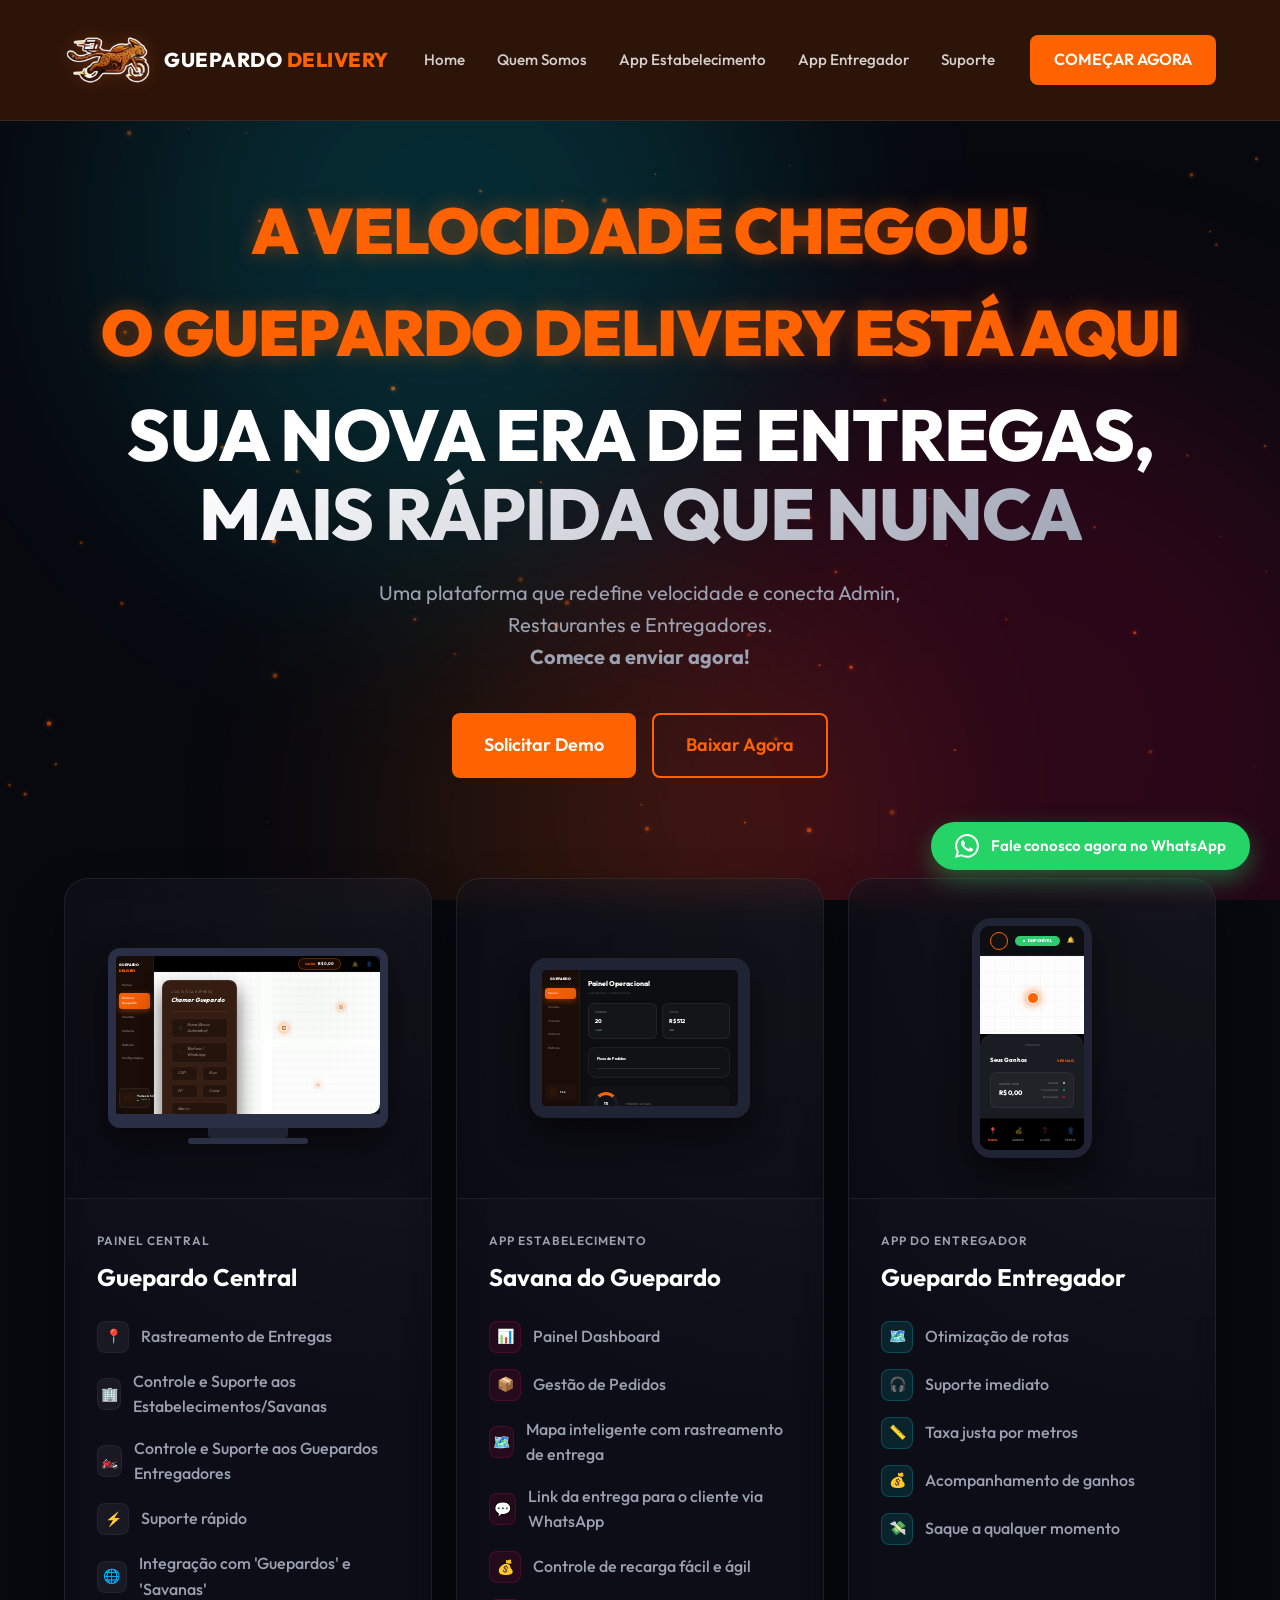
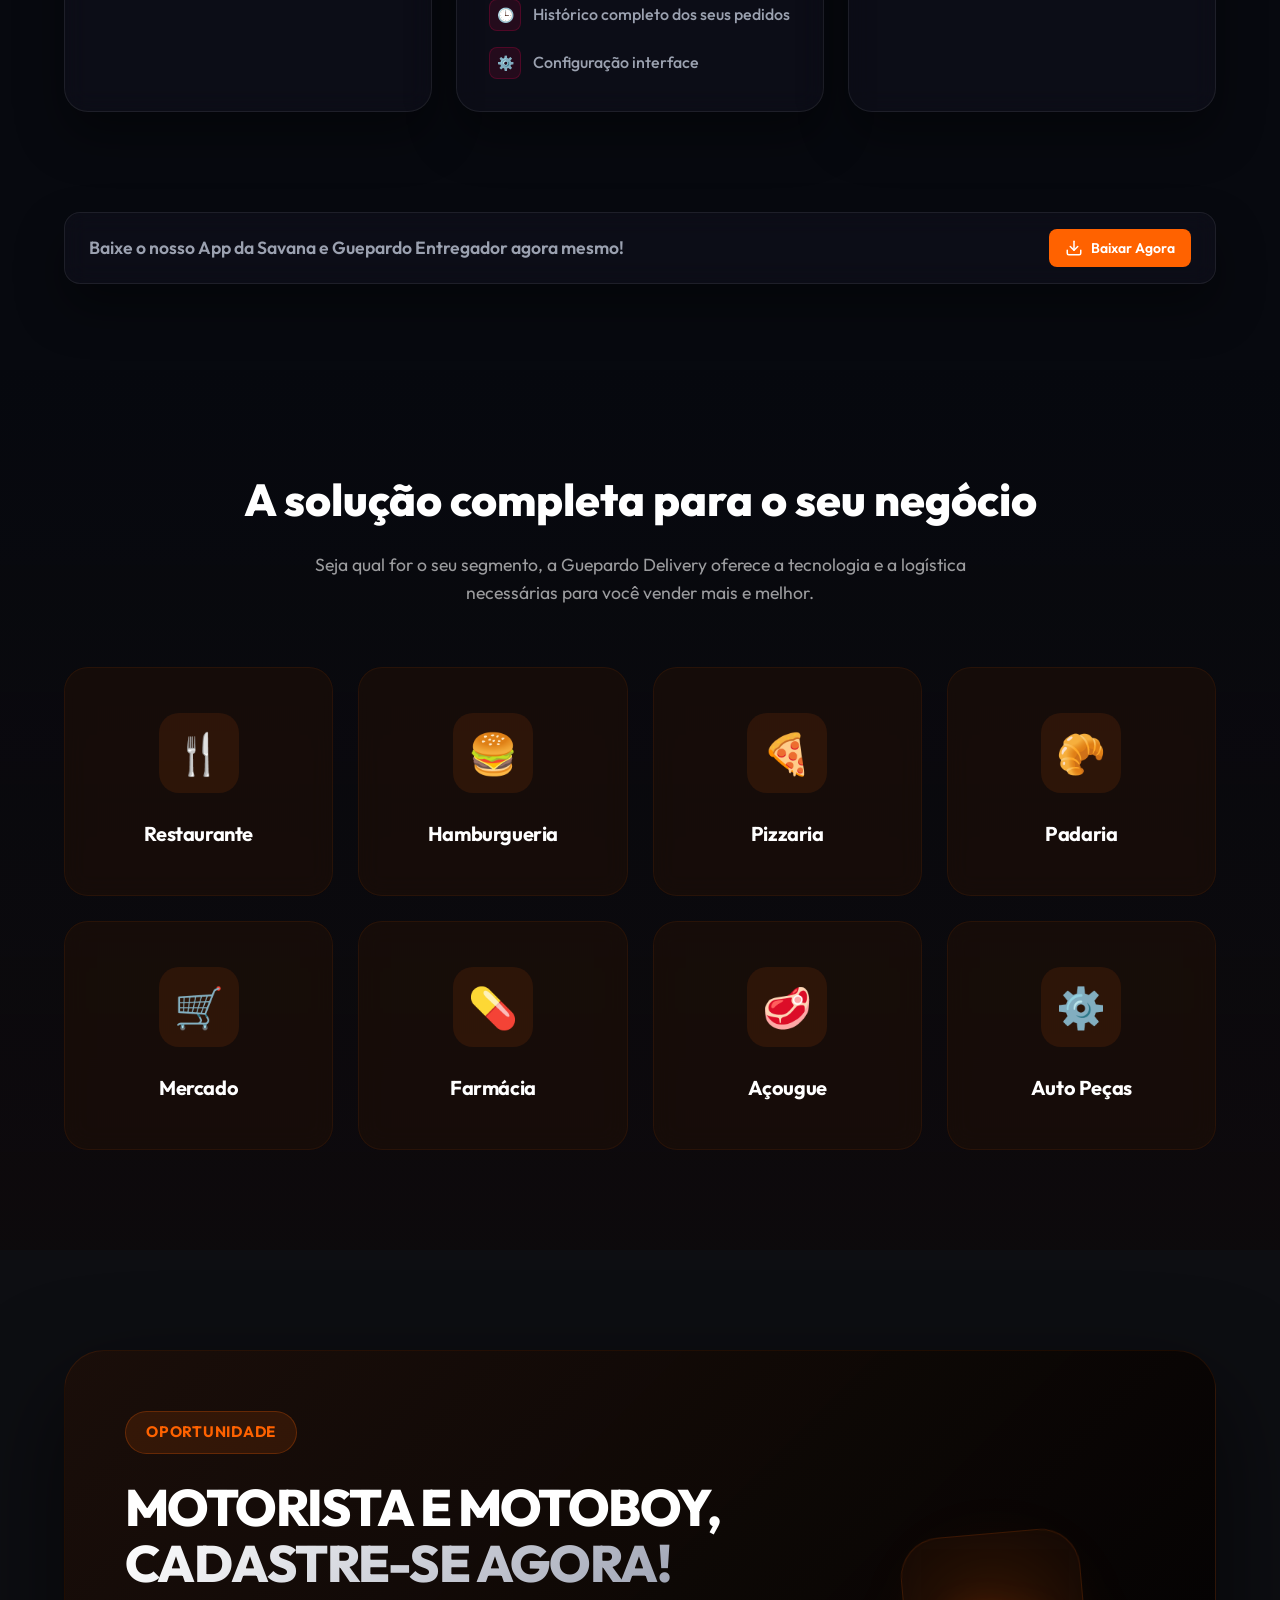
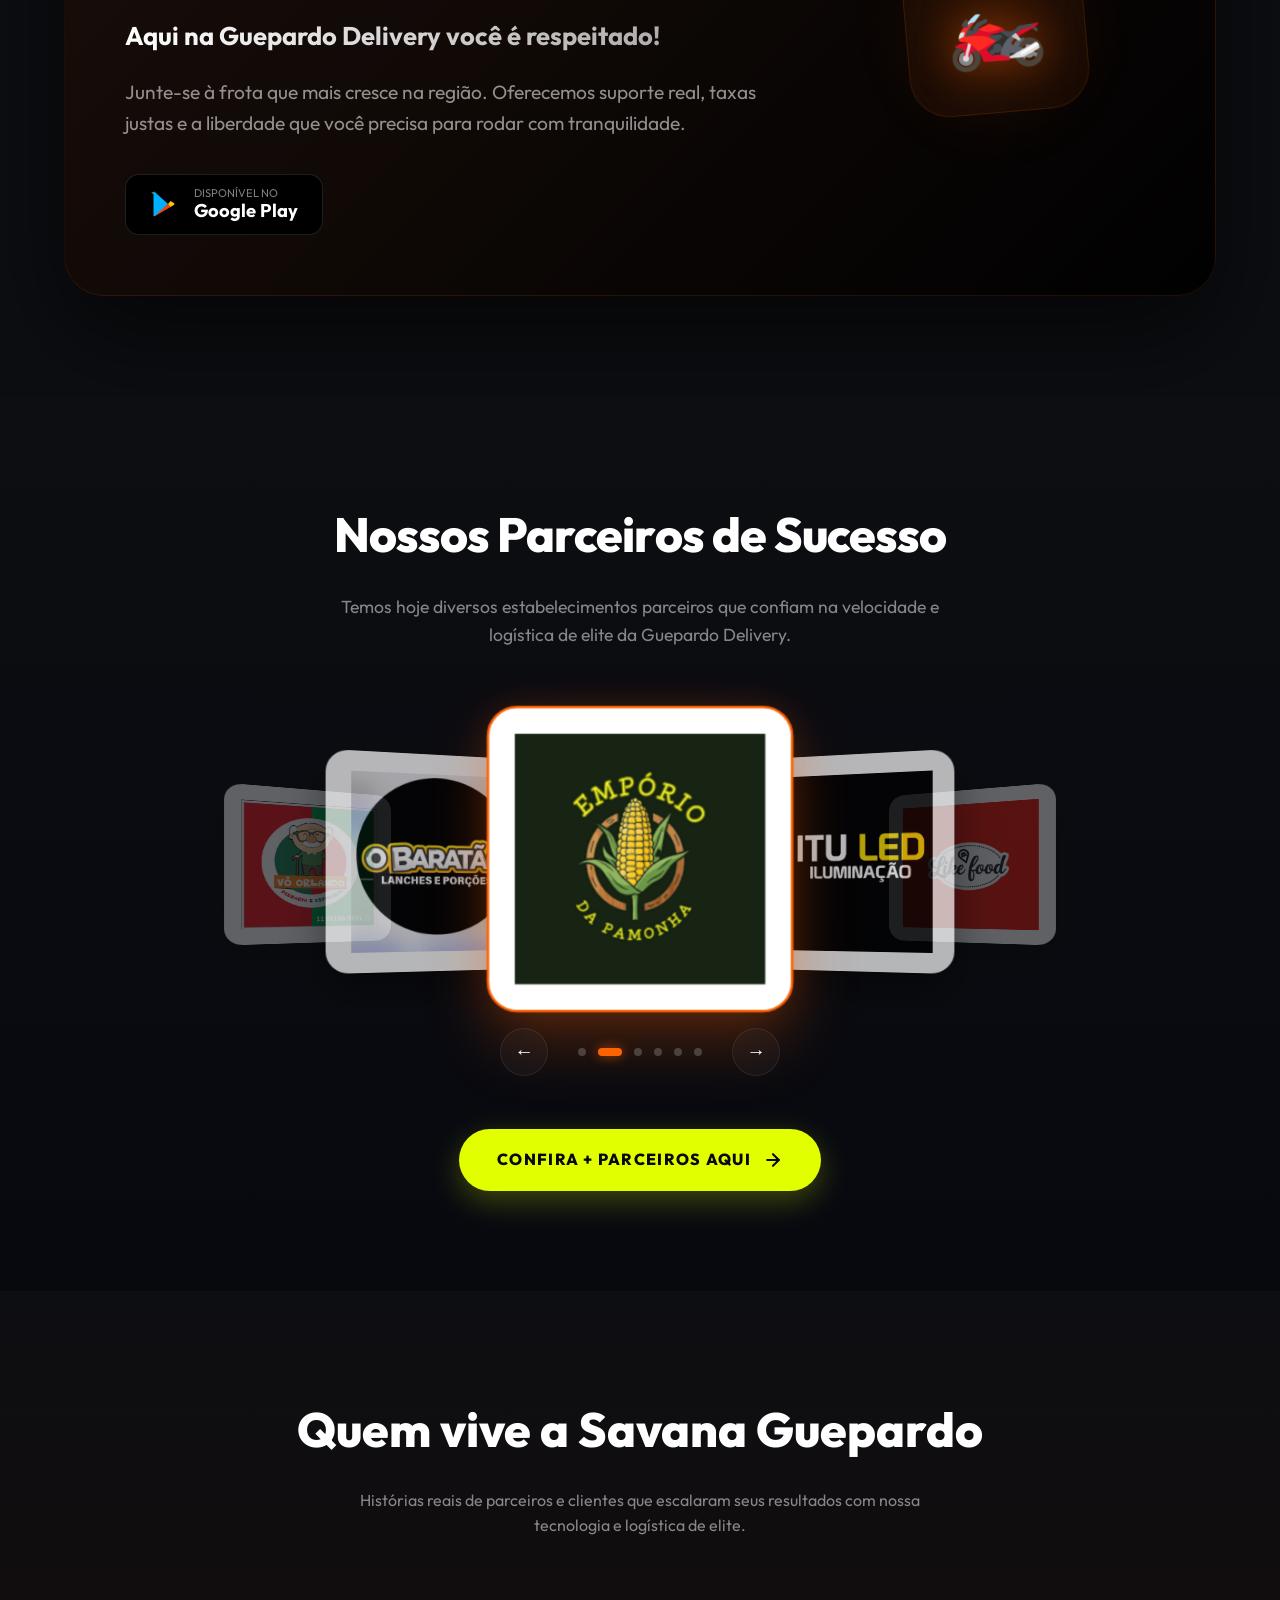
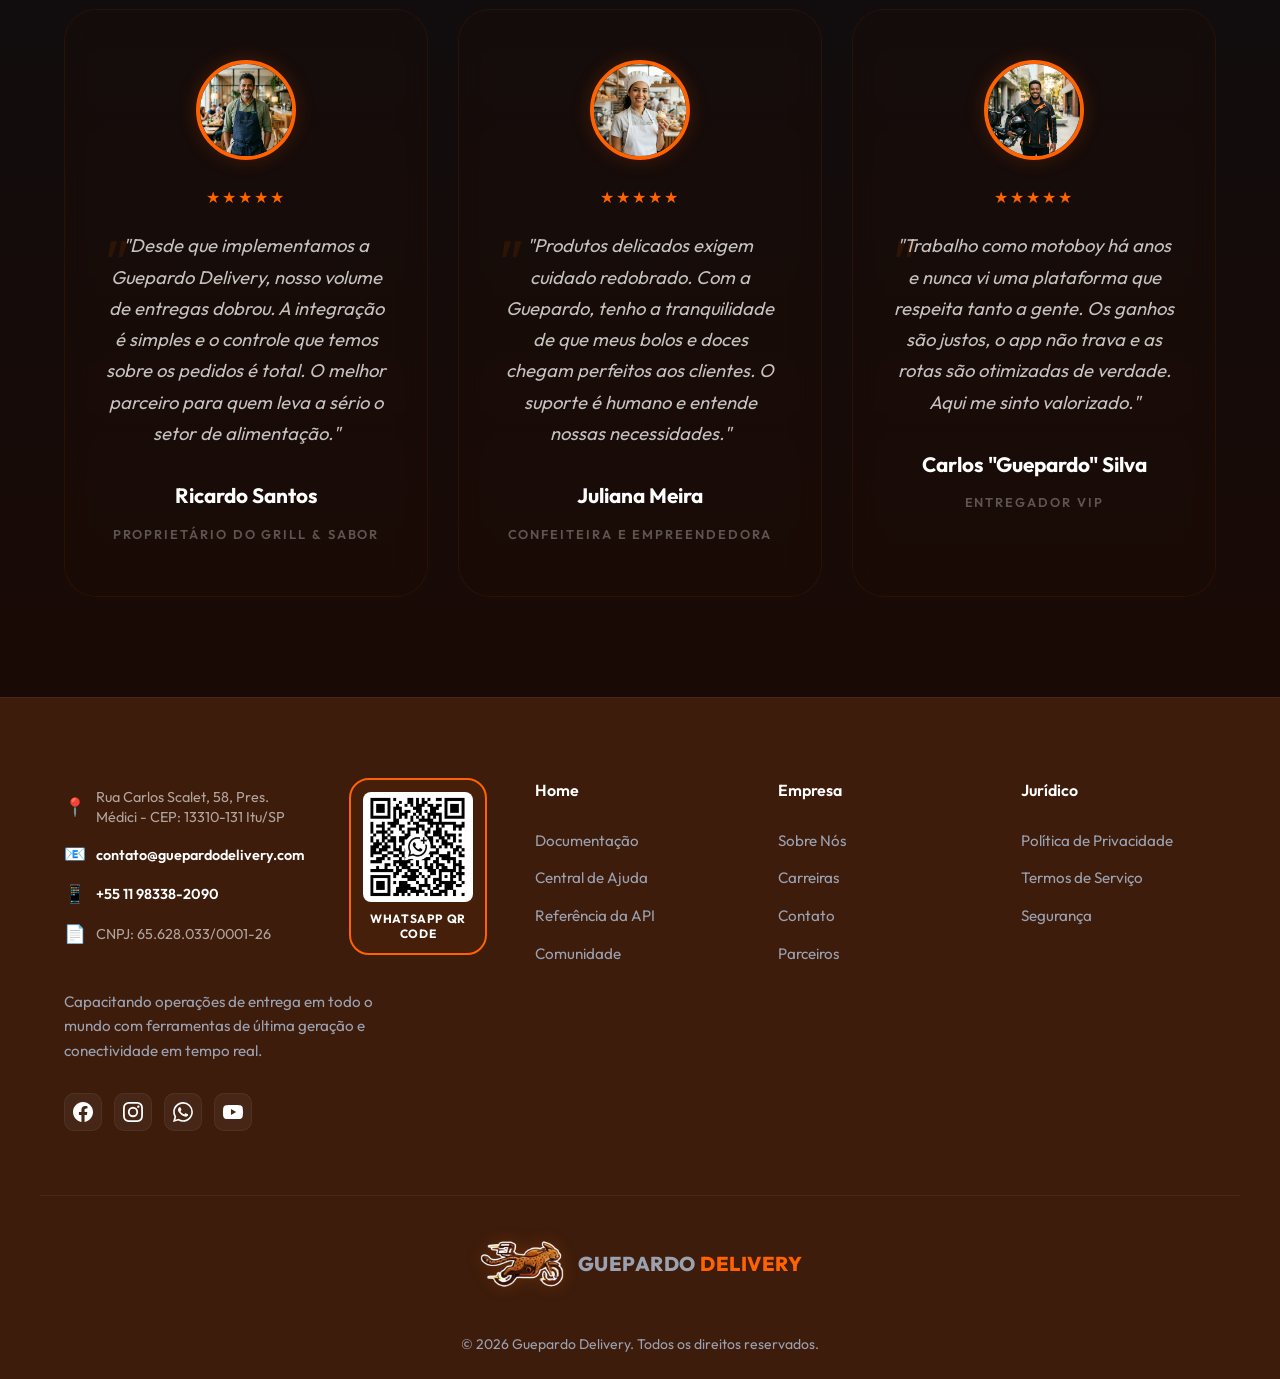
==== index.html @ ba662c34 "fix: adicionar cache busting para forcar carregamento do mascote transparente" ====
<!DOCTYPE html>
<html lang="en">
<head>
    <meta charset="UTF-8">
    <meta name="viewport" content="width=device-width, initial-scale=1.0">
    <link rel="canonical" href="https://guepardodelivery.com/">
    <title>Guepardo Delivery</title>
    <link rel="icon" type="image/png" href="assets/logo-icon.png">
    <!-- Modern typography per requirements -->
    <link href="https://fonts.googleapis.com/css2?family=Outfit:wght@300;400;500;600;700;800&display=swap" rel="stylesheet">
    <link rel="stylesheet" href="style.css?v=1.0.2">
    <!-- Google tag (gtag.js) -->
    <script async src="https://www.googletagmanager.com/gtag/js?id=G-DK4F89REHB"></script>
    <script>
      window.dataLayer = window.dataLayer || [];
      function gtag(){dataLayer.push(arguments);}
      gtag('js', new Date());

      gtag('config', 'G-DK4F89REHB');
      gtag('config', 'AW-18036476072');
    </script>
    <!-- Meta Pixel Code -->
    <script>
    !function(f,b,e,v,n,t,s)
    {if(f.fbq)return;n=f.fbq=function(){n.callMethod?
    n.callMethod.apply(n,arguments):n.queue.push(arguments)};
    if(!f._fbq)f._fbq=n;n.push=n;n.loaded=!0;n.version='2.0';
    n.queue=[];t=b.createElement(e);t.async=!0;
    t.src=v;s=b.getElementsByTagName(e)[0];
    s.parentNode.insertBefore(t,s)}(window, document,'script',
    'https://connect.facebook.net/en_US/fbevents.js');
    fbq('init', '1509511614221878');
    fbq('track', 'PageView');
    </script>
    <noscript><img height="1" width="1" style="display:none"
    src="https://www.facebook.com/tr?id=1509511614221878&ev=PageView&noscript=1"
    /></noscript>
    <!-- End Meta Pixel Code -->
</head>
<body>
    <!-- Background Neon Effects -->
    <div class="background-effects">
        <canvas id="particleCanvas"></canvas>
        <div class="neon-orb orb-ciano"></div>
        <div class="neon-orb orb-magenta"></div>
        <div class="neon-orb orb-orange"></div>
    </div>
    
    <!-- 1. Global Top Navigation -->
    <header class="navbar glass-header">
        <div class="nav-container">
            <div class="logo">
                <img src="assets/logo-icon.png" alt="Guepardo" class="logo-icon">
                <span class="logo-text">GUEPARDO <span class="text-primary-orange">DELIVERY</span></span>
            </div>
            <nav class="nav-links">
                <a href="#hero" class="nav-item">Home</a>
                <a href="about.html" class="nav-item">Quem Somos</a>
                <a href="estabelecimento.html" class="nav-item">App Estabelecimento</a>
                <a href="https://play.google.com/store/apps/details?id=com.guepardodelivery.entregador&hl=pt_BR" target="_blank" class="nav-item">App Entregador</a>
                <a href="suporte.html" class="nav-item">Suporte</a>
            </nav>
            <div class="nav-actions">
                <a href="download.html" onclick="trackInscricao()" target="_blank" rel="noopener noreferrer" class="btn btn-primary cta-btn" style="text-decoration: none;">COMEÇAR AGORA</a>
                <button class="menu-toggle" id="menuToggle" aria-label="Abrir Menu">
                    <svg viewBox="0 0 24 24"><path d="M3 18h18v-2H3v2zm0-5h18v-2H3v2zm0-7v2h18V6H3z" fill="currentColor"/></svg>
                </button>
            </div>
        </div>
    </header>

    <main>
        <!-- 2. Hero Section -->
        <section class="hero-section">
            <div class="container hero-content">
                <h2 class="launch-highlight">A VELOCIDADE CHEGOU! <br>O GUEPARDO DELIVERY ESTÁ AQUI</h2>
                <h1 class="hero-title">SUA NOVA ERA DE ENTREGAS, <br><span class="text-gradient">MAIS RÁPIDA QUE NUNCA</span></h1>
                <p class="hero-subtitle">Uma plataforma que redefine velocidade e conecta Admin, Restaurantes e Entregadores. <br><strong>Comece a enviar agora!</strong></p>
                <div class="hero-buttons">
                    <a href="https://wa.me/5511983382090" onclick="trackInscricao()" target="_blank" rel="noopener noreferrer" class="btn btn-primary btn-lg" style="text-decoration: none;">Solicitar Demo</a>
                    <a href="download.html" onclick="trackInscricao()" target="_blank" rel="noopener noreferrer" class="btn btn-outline btn-lg" style="text-decoration: none;">Baixar Agora</a>
                </div>
            </div>
        </section>

        <!-- 3. Product Showcase Section -->
        <section class="showcase-section">
            <div class="container showcase-grid">
                <!-- Mascot on the left of Guepardo Central -->
                <div class="grid-mascot-container" style="position: absolute; left: -320px; top: 30px; width: 400px; height: auto; z-index: 50; pointer-events: none;">
                    <img src="assets/cheetah_central.png?v=2" alt="Mascote Guepardo" class="grid-mascot floating-slow" style="width: 100%; height: auto; display: block; filter: drop-shadow(0 20px 30px rgba(0, 0, 0, 0.4)) drop-shadow(0 0 25px rgba(255, 98, 0, 0.2));">
                </div>
                
                <!-- Column 1: Admin Dashboard -->
                <div class="showcase-card glass-panel group-hover">
                    <div class="device-wrapper">
                        <div class="device-mockup desktop-mockup floating-slow">
                            <div class="screen">
                                <div class="real-merchant-panel">
                                    <!-- Sidebar -->
                                    <aside class="m-sidebar">
                                        <div class="m-logo-area">
                                            <div class="m-logo-text-reproduction">GUEPARDO <span style="color: var(--primary-orange);">DELIVERY</span></div>
                                        </div>
                                        <nav class="m-nav">
                                            <div class="m-nav-item"><span>Painel</span></div>
                                            <div class="m-nav-item active"><span>Chamar Guepardo</span></div>
                                            <div class="m-nav-item"><span>Clientes</span></div>
                                            <div class="m-nav-item"><span>Carteira</span></div>
                                            <div class="m-nav-item"><span>Histórico</span></div>
                                            <div class="m-nav-item"><span>Configurações</span></div>
                                        </nav>
                                        <div class="m-profile-area">
                                            <div class="m-avatar-sq"></div>
                                            <div class="m-profile-info">
                                                <span class="m-profile-name">Torres & Silva</span>
                                                <span class="m-profile-status">Loja Aberta</span>
                                            </div>
                                        </div>
                                    </aside>
                            
                                    <!-- Main Content -->
                                    <main class="m-main-content">
                                        <header class="m-topbar">
                                            <div class="m-balance-box">
                                                <span class="m-bal-lbl">SALDO</span>
                                                <span class="m-bal-val">R$ 0,00</span>
                                            </div>
                                            <div class="m-icon-s" style="margin-left: 5px;">🔔</div>
                                            <div class="m-icon-s" style="margin-left: 2px;">👤</div>
                                        </header>
                                            <section class="m-map-viewport">
                                                <!-- Map UI Elements -->
                                                <div class="m-marker m-marker-1"></div>
                                                <div class="m-marker m-marker-2"></div>
                                                <div class="m-marker m-marker-3"></div>
                                                <div class="m-marker m-marker-4"></div>
                                                
                                                <!-- Floating "Chamar Guepardo" Form -->
                                            <div class="m-floating-form">
                                                <div class="m-form-header">
                                                    <div class="m-tag">LOGÍSTICA EXPRESS</div>
                                                    <div class="m-title">Chamar Guepardo</div>
                                                </div>
                                                <div class="m-form-grid">
                                                    <div class="m-field">
                                                        <span class="m-icon-s">👤</span>
                                                        <span>Nome (Busca Automática)</span>
                                                    </div>
                                                    <div class="m-field">
                                                        <span class="m-icon-s">📞</span>
                                                        <span>Telefone / WhatsApp</span>
                                                    </div>
                                                    <div class="m-grid-2">
                                                        <div class="m-field"><span>CEP</span></div>
                                                        <div class="m-field"><span>Rua</span></div>
                                                    </div>
                                                    <div class="m-grid-2">
                                                        <div class="m-field"><span>Nº</span></div>
                                                        <div class="m-field"><span>Comp</span></div>
                                                    </div>
                                                    <div class="m-field"><span>Bairro</span></div>
                                                    <div class="m-grid-2">
                                                        <div class="m-field"><span>Valor</span></div>
                                                        <div class="m-field"><span>PIX ▼</span></div>
                                                    </div>
                                                </div>
                                                <div class="m-cta-btn">Chamar Guepardo</div>
                                            </div>
                                        </section>
                                    </main>
                                </div>
                            </div>
                            <div class="desktop-base"></div>
                        </div>
                    </div>
                    <div class="card-content">
                        <div class="card-header">
                            <h4 class="card-label">PAINEL CENTRAL</h4>
                            <h3 class="card-title">Guepardo Central</h3>
                        </div>
                        <ul class="feature-list">
                            <li>
                                <div class="icon-box">📍</div> 
                                <span>Rastreamento de Entregas</span>
                            </li>
                            <li>
                                <div class="icon-box">🏢</div> 
                                <span>Controle e Suporte aos Estabelecimentos/Savanas</span>
                            </li>
                            <li>
                                <div class="icon-box">🏍️</div> 
                                <span>Controle e Suporte aos Guepardos Entregadores</span>
                            </li>
                            <li>
                                <div class="icon-box">⚡</div> 
                                <span>Suporte rápido</span>
                            </li>
                            <li>
                                <div class="icon-box">🌐</div> 
                                <span>Integração com 'Guepardos' e 'Savanas'</span>
                            </li>
                        </ul>
                    </div>
                </div>

                <!-- Column 2: Restaurant Tablet -->
                <div class="showcase-card glass-panel group-hover center-card">
                    <div class="device-wrapper">
                        <div class="device-mockup tablet-mockup floating-medium">
                            <div class="screen">
                                <div class="real-tablet-dashboard">
                                    <!-- Sidebar -->
                                    <aside class="t-sidebar">
                                        <div class="t-logo-area">
                                            <div class="t-logo-text">GUEPARDO</div>
                                        </div>
                                        <nav class="t-nav">
                                            <div class="t-nav-item active"><span>Painel</span></div>
                                            <div class="t-nav-item"><span>Vendas</span></div>
                                            <div class="t-nav-item"><span>Clientes</span></div>
                                            <div class="t-nav-item"><span>Carteira</span></div>
                                            <div class="t-nav-item"><span>Histórico</span></div>
                                        </nav>
                                        <div class="t-profile">
                                            <div class="t-avatar"></div>
                                            <span class="t-prof-name">T&S</span>
                                        </div>
                                    </aside>
                            
                                    <!-- Main Content -->
                                    <main class="t-main">
                                        <div class="t-dash-header">
                                            <span class="t-dash-title">Painel Operacional</span>
                                            <span class="t-dash-sub">Loja Online • Torres & Silva</span>
                                        </div>
                                        <div class="t-stats-row">
                                            <div class="t-card">
                                                <span class="t-card-lbl">Vendas</span>
                                                <span class="t-card-val">20</span>
                                                <span class="t-card-trend">↑ 42%</span>
                                            </div>
                                            <div class="t-card">
                                                <span class="t-card-lbl">Total</span>
                                                <span class="t-card-val">R$ 512</span>
                                                <span class="t-card-trend">↑ 8%</span>
                                            </div>
                                        </div>
                                        <div class="t-chart-box">
                                            <div class="t-chart-head">Fluxo de Pedidos</div>
                                            <div class="t-chart-visual">
                                                <div class="t-bar-sim">
                                                    <div class="t-bar t-bar-1"></div>
                                                    <div class="t-bar t-bar-2"></div>
                                                    <div class="t-bar t-bar-3"></div>
                                                    <div class="t-bar t-bar-4"></div>
                                                    <div class="t-bar t-bar-5"></div>
                                                </div>
                                            </div>
                                        </div>
                                        <div class="t-donut-box">
                                            <div class="t-donut">15</div>
                                            <div class="t-card-lbl">Pedidos Atuais</div>
                                        </div>
                                    </main>
                                </div>
                            </div>
                        </div>
                    </div>
                    <div class="card-content">
                        <div class="card-header">
                            <h4 class="card-label text-magenta">APP ESTABELECIMENTO</h4>
                            <h3 class="card-title">Savana do Guepardo</h3>
                        </div>
                        <ul class="feature-list">
                            <li>
                                <div class="icon-box magenta-box">📊</div> 
                                <span>Painel Dashboard</span>
                            </li>
                            <li>
                                <div class="icon-box magenta-box">📦</div> 
                                <span>Gestão de Pedidos</span>
                            </li>
                            <li>
                                <div class="icon-box magenta-box">🗺️</div> 
                                <span>Mapa inteligente com rastreamento de entrega</span>
                            </li>
                            <li>
                                <div class="icon-box magenta-box">💬</div> 
                                <span>Link da entrega para o cliente via WhatsApp</span>
                            </li>
                            <li>
                                <div class="icon-box magenta-box">💰</div> 
                                <span>Controle de recarga fácil e ágil</span>
                            </li>
                            <li>
                                <div class="icon-box magenta-box">🕒</div> 
                                <span>Histórico completo dos seus pedidos</span>
                            </li>
                            <li>
                                <div class="icon-box magenta-box">⚙️</div> 
                                <span>Configuração interface</span>
                            </li>
                        </ul>
                    </div>
                </div>

                <!-- Column 3: Courier Mobile -->
                <div class="showcase-card glass-panel group-hover">
                    <div class="device-wrapper">
                        <div class="device-mockup mobile-mockup floating-fast">
                            <div class="screen">
                                <div class="real-driver-app">
                                    <!-- Top Bar -->
                                    <header class="d-topbar">
                                        <div class="d-profile-mini"></div>
                                        <div class="d-status-pill">DISPONÍVEL</div>
                                        <div class="d-nav-icon">🔔</div>
                                    </header>
                            
                                    <!-- Map Area -->
                                    <main class="d-map-v">
                                        <div class="d-driver-ship"></div>
                                    </main>
                            
                                    <!-- Bottom Sheet -->
                                    <div class="d-bottom-sheet">
                                        <div class="d-handle"></div>
                                        <div class="d-sheet-title">
                                            <span>Seus Ganhos</span>
                                            <span class="d-link">Ver Mais</span>
                                        </div>
                                        <div class="d-earnings-card">
                                            <div class="d-earning-info">
                                                <div class="d-earning-lbl">Ganhos Hoje</div>
                                                <div class="d-earning-val">R$ 0,00</div>
                                            </div>
                                            <div class="d-stats-mini">
                                                <div class="d-sm-stat">Aceitas <span class="d-sm-val">0</span></div>
                                                <div class="d-sm-stat">Finalizadas <span class="d-sm-val g">0</span></div>
                                                <div class="d-sm-stat">Recusadas <span class="d-sm-val r">0</span></div>
                                            </div>
                                        </div>
                                    </div>
                            
                                    <!-- Navigation -->
                                    <nav class="d-nav">
                                        <div class="d-nav-btn active">
                                            <span class="d-nav-icon">📍</span>
                                            <span>MAPA</span>
                                        </div>
                                        <div class="d-nav-btn">
                                            <span class="d-nav-icon">💰</span>
                                            <span>GANHOS</span>
                                        </div>
                                        <div class="d-nav-btn">
                                            <span class="d-nav-icon">❓</span>
                                            <span>AJUDA</span>
                                        </div>
                                        <div class="d-nav-btn">
                                            <span class="d-nav-icon">👤</span>
                                            <span>PERFIL</span>
                                        </div>
                                    </nav>
                                </div>
                            </div>
                        </div>
                    </div>
                    <div class="card-content">
                        <div class="card-header">
                            <h4 class="card-label text-ciano">APP DO ENTREGADOR</h4>
                            <h3 class="card-title">Guepardo Entregador</h3>
                        </div>
                        <ul class="feature-list">
                            <li>
                                <div class="icon-box ciano-box">🗺️</div> 
                                <span>Otimização de rotas</span>
                            </li>
                            <li>
                                <div class="icon-box ciano-box">🎧</div> 
                                <span>Suporte imediato</span>
                            </li>
                            <li>
                                <div class="icon-box ciano-box">📏</div> 
                                <span>Taxa justa por metros</span>
                            </li>
                            <li>
                                <div class="icon-box ciano-box">💰</div> 
                                <span>Acompanhamento de ganhos</span>
                            </li>
                            <li>
                                <div class="icon-box ciano-box">💸</div> 
                                <span>Saque a qualquer momento</span>
                            </li>
                        </ul>
                    </div>
                </div>

            </div>
        </section>

        <!-- 5. Bottom Banner -->
        <section class="banner-section">
            <div class="container">
                <div class="bottom-banner glass-panel">
                    <div class="banner-left" style="flex: 2;">
                        <span class="banner-text" style="font-size: 1.1rem; font-weight: 600;">Baixe o nosso App da Savana e Guepardo Entregador agora mesmo!</span>
                    </div>
                    <div class="banner-right">
                        <a href="download.html" onclick="trackInscricao()" target="_blank" rel="noopener noreferrer" class="btn btn-primary btn-sm btn-icon" style="text-decoration: none;">
                            <svg width="18" height="18" viewBox="0 0 24 24" fill="none" stroke="currentColor" stroke-width="2" stroke-linecap="round" stroke-linejoin="round">
                                <path d="M21 15v4a2 2 0 0 1-2 2H5a2 2 0 0 1-2-2v-4"></path>
                                <polyline points="7 10 12 15 17 10"></polyline>
                                <line x1="12" y1="15" x2="12" y2="3"></line>
                            </svg>
                            Baixar Agora
                        </a>
                    </div>
                </div>
            </div>
        </section>

        <!-- 6. Business Segments Section -->
        <section class="segments-section">
            <div class="container">
                <div class="segments-header">
                    <h2>A solução completa para o seu negócio</h2>
                    <p>Seja qual for o seu segmento, a Guepardo Delivery oferece a tecnologia e a logística necessárias para você vender mais e melhor.</p>
                </div>
                <div class="segments-grid">
                    <div class="segment-card">
                        <div class="segment-icon-wrap">🍴</div>
                        <div class="segment-label">Restaurante</div>
                    </div>
                    <div class="segment-card">
                        <div class="segment-icon-wrap">🍔</div>
                        <div class="segment-label">Hamburgueria</div>
                    </div>
                    <div class="segment-card">
                        <div class="segment-icon-wrap">🍕</div>
                        <div class="segment-label">Pizzaria</div>
                    </div>
                    <div class="segment-card">
                        <div class="segment-icon-wrap">🥐</div>
                        <div class="segment-label">Padaria</div>
                    </div>
                    <div class="segment-card">
                        <div class="segment-icon-wrap">🛒</div>
                        <div class="segment-label">Mercado</div>
                    </div>
                    <div class="segment-card">
                        <div class="segment-icon-wrap">💊</div>
                        <div class="segment-label">Farmácia</div>
                    </div>
                    <div class="segment-card">
                        <div class="segment-icon-wrap">🥩</div>
                        <div class="segment-label">Açougue</div>
                    </div>
                    <div class="segment-card">
                        <div class="segment-icon-wrap">⚙️</div>
                        <div class="segment-label">Auto Peças</div>
                    </div>
                </div>
            </div>
        </section>

        <!-- 7. Driver CTA Section -->
        <section class="driver-cta-section">
            <div class="container">
                <div class="driver-cta-container">
                    <div class="driver-cta-content">
                        <span class="d-cta-badge">Oportunidade</span>
                        <h2>MOTORISTA E MOTOBOY, <br><span class="text-gradient">CADASTRE-SE AGORA!</span></h2>
                        <span class="respect-shout">Aqui na Guepardo Delivery você é respeitado!</span>
                        <p>Junte-se à frota que mais cresce na região. Oferecemos suporte real, taxas justas e a liberdade que você precisa para rodar com tranquilidade.</p>
                        
                        <div class="play-badge-wrap">
                            <a href="https://play.google.com/store/apps/details?id=com.guepardodelivery.entregador&hl=pt_BR" onclick="trackInscricao()" target="_blank" rel="noopener noreferrer" class="play-store-btn">
                                <svg viewBox="0 0 24 24" width="28" height="28" xmlns="http://www.w3.org/2000/svg" style="margin-right: 4px;">
                                    <path d="M15.42 12L3 21.84c.48.51 1.26.54 1.78.23l12.83-7.55L15.42 12z" fill="#FF3D00"/>
                                    <path d="M17.61 9.48l-2.19 2.52 2.19 2.52 2.81-1.65c.8-.47.8-1.27 0-1.74l-2.81-1.65z" fill="#FFC107"/>
                                    <path d="M15.42 12L3 2.16c-.52-.31-1.3-.28-1.78.23L15.42 12z" fill="#4CAF50"/>
                                    <path d="M3 2.39V21.6c0 .48.24.93.63 1.17l11.79-10.78L3.63 1.22c-.39.24-.63.69-.63 1.17z" fill="#00b0ff"/>
                                </svg>
                                <div class="play-text">
                                    <span class="play-text-top">DISPONÍVEL NO</span>
                                    <span class="play-text-bot">Google Play</span>
                                </div>
                            </a>
                        </div>
                    </div>
                    <div class="driver-cta-visual">
                        <div class="d-visual-glow"></div>
                        <div class="d-pin-repro">
                            <span class="d-icon-xl">🏍️</span>
                        </div>
                    </div>
                </div>
            </div>
        </section>

        <!-- 7.5. Partners Section (Carrossel 3D em Loop) -->
        <section class="partners-section">
            <div class="container">
                <div class="partners-header">
                    <h2>Nossos Parceiros de Sucesso</h2>
                    <p>Temos hoje diversos estabelecimentos parceiros que confiam na velocidade e logística de elite da Guepardo Delivery.</p>
                </div>
                
                <div class="carousel-container">
                    <div class="carousel-track" id="partnersCarousel">
                        <div class="carousel-item active" data-index="0">
                            <img src="assets/parceiro-baratao.jpeg" alt="Baratão Lanches">
                        </div>
                        <div class="carousel-item next-1" data-index="1">
                            <img src="assets/parceiro-emporio.png" alt="Empório do Milho">
                        </div>
                        <div class="carousel-item next-2" data-index="2">
                            <img src="assets/parceiro-ituled.jpg" alt="ITU LED">
                        </div>
                        <div class="carousel-item prev-2" data-index="3">
                            <img src="assets/parceiro-likefood.png" alt="Like Food">
                        </div>
                        <div class="carousel-item prev-1" data-index="4">
                            <img src="assets/parceiro-salgadosrr.jpg" alt="Salgados RR">
                        </div>
                        <div class="carousel-item" data-index="5">
                            <img src="assets/parceiro-voorlando.png" alt="Vô Orlando Pizzaria e Esfiharia">
                        </div>
                    </div>
                    
                    <!-- Controles do Carrossel -->
                    <div class="carousel-nav">
                        <button class="carousel-arrow prev" id="carouselPrev" aria-label="Anterior">←</button>
                        <div class="carousel-dots" id="carouselDots">
                            <span class="dot active" data-index="0"></span>
                            <span class="dot" data-index="1"></span>
                            <span class="dot" data-index="2"></span>
                            <span class="dot" data-index="3"></span>
                            <span class="dot" data-index="4"></span>
                            <span class="dot" data-index="5"></span>
                        </div>
                        <button class="carousel-arrow next" id="carouselNext" aria-label="Próximo">→</button>
                    </div>
                </div>
                
                <div class="partners-cta">
                    <a href="https://wa.me/5511983382090?text=Ol%C3%A1!%20Gostaria%20de%20cadastrar%20minha%20empresa%20no%20Guepardo%20Delivery." target="_blank" rel="noopener noreferrer" class="btn-partners-cta">
                        CONFIRA + PARCEIROS AQUI
                        <svg width="20" height="20" viewBox="0 0 24 24" fill="none" stroke="currentColor" stroke-width="2.5" stroke-linecap="round" stroke-linejoin="round">
                            <line x1="5" y1="12" x2="19" y2="12"></line>
                            <polyline points="12 5 19 12 12 19"></polyline>
                        </svg>
                    </a>
                </div>
            </div>
        </section>

        <!-- 8. Testimonials Section (Savanna) -->
        <section class="testimonials-section">
            <div class="container">
                <div class="testimonials-header">
                    <h2>Quem vive a Savana Guepardo</h2>
                    <p>Histórias reais de parceiros e clientes que escalaram seus resultados com nossa tecnologia e logística de elite.</p>
                </div>
                <div class="testimonials-grid">
                    <!-- 1. Ricardo Santos (Owner) -->
                    <div class="testimonial-card">
                        <img src="assets/testimonial-owner.png" alt="Ricardo Santos" class="t-profile-img">
                        <div class="t-stars">★★★★★</div>
                        <p class="t-content">"Desde que implementamos a Guepardo Delivery, nosso volume de entregas dobrou. A integração é simples e o controle que temos sobre os pedidos é total. O melhor parceiro para quem leva a sério o setor de alimentação."</p>
                        <h4 class="t-name">Ricardo Santos</h4>
                        <span class="t-label">Proprietário do Grill & Sabor</span>
                    </div>
                    <!-- 2. Juliana Meira (Baker) -->
                    <div class="testimonial-card">
                        <img src="assets/testimonial-baker.png" alt="Juliana Meira" class="t-profile-img">
                        <div class="t-stars">★★★★★</div>
                        <p class="t-content">"Produtos delicados exigem cuidado redobrado. Com a Guepardo, tenho a tranquilidade de que meus bolos e doces chegam perfeitos aos clientes. O suporte é humano e entende nossas necessidades."</p>
                        <h4 class="t-name">Juliana Meira</h4>
                        <span class="t-label">Confeiteira e Empreendedora</span>
                    </div>
                    <!-- 3. Carlos Silva (Driver) -->
                    <div class="testimonial-card">
                        <img src="assets/testimonial-driver.png" alt="Carlos Silva" class="t-profile-img">
                        <div class="t-stars">★★★★★</div>
                        <p class="t-content">"Trabalho como motoboy há anos e nunca vi uma plataforma que respeita tanto a gente. Os ganhos são justos, o app não trava e as rotas são otimizadas de verdade. Aqui me sinto valorizado."</p>
                        <h4 class="t-name">Carlos "Guepardo" Silva</h4>
                        <span class="t-label">Entregador VIP</span>
                    </div>
                </div>
            </div>
        </section>

    </main>

    <!-- 6. Footer (Implied) -->
    <footer class="site-footer">
        <div class="container footer-grid">
            <div class="footer-brand">
                <div class="footer-contact-wrapper" style="margin-top: 0;">
                    <div class="footer-contact-details">
                        <div class="footer-contact-item">
                            <span class="f-icon-s">📍</span>
                            <span>Rua Carlos Scalet, 58, Pres. Médici - CEP: 13310-131 Itu/SP</span>
                        </div>
                        <a href="mailto:contato@guepardodelivery.com" class="footer-contact-item" style="text-decoration: none;">
                            <span class="f-icon-s">📧</span>
                            <span style="color: #fff; font-weight: 600;">contato@guepardodelivery.com</span>
                        </a>
                        <a href="https://wa.me/5511983382090" target="_blank" class="footer-contact-item" style="text-decoration: none;">
                            <span class="f-icon-s">📱</span>
                            <span style="color: #fff; font-weight: 600;">+55 11 98338-2090</span>
                        </a>
                        <div class="footer-contact-item">
                            <span class="f-icon-s">📄</span>
                            <span>CNPJ: 65.628.033/0001-26</span>
                        </div>
                    </div>
                    <div class="footer-qr-container">
                        <img src="assets/whatsapp-qr.png" alt="WhatsApp QR Code" class="qr-code-img">
                        <span class="qr-label">WHATSAPP QR CODE</span>
                    </div>
                </div>

                <p class="footer-desc" style="margin-top: 20px;">Capacitando operações de entrega em todo o mundo com ferramentas de última geração e conectividade em tempo real.</p>

                <div class="footer-social-inline">
                    <a href="https://www.facebook.com/profile.php?id=61589246603492" target="_blank" rel="noopener noreferrer" class="f-social-btn" title="Facebook">
                        <svg width="20" height="20" viewBox="0 0 24 24" fill="currentColor"><path d="M24 12.073c0-6.627-5.373-12-12-12s-12 5.373-12 12c0 5.99 4.388 10.954 10.125 11.854v-8.385H7.078v-3.47h3.047V9.43c0-3.007 1.792-4.669 4.533-4.669 1.312 0 2.686.235 2.686.235v2.953H15.83c-1.491 0-1.956.925-1.956 1.874v2.25h3.328l-.532 3.47h-2.796v8.385C19.612 23.027 24 18.062 24 12.073z"/></svg>
                    </a>
                    <a href="https://www.instagram.com/guepardodelivery2026/" target="_blank" class="f-social-btn" title="Instagram">
                        <svg width="20" height="20" viewBox="0 0 24 24" fill="currentColor"><path d="M12 0C8.74 0 8.333.015 7.053.072 5.775.132 4.905.333 4.14.63c-.789.306-1.459.717-2.126 1.384S.935 3.35.63 4.14C.333 4.905.131 5.775.072 7.053.012 8.333 0 8.74 0 12s.012 3.667.072 4.947c.06 1.277.261 2.148.558 2.913.306.788.717 1.459 1.384 2.126.667.666 1.336 1.079 2.126 1.384.766.296 1.636.499 2.913.558C8.333 23.988 8.74 24 12 24s3.667-.012 4.947-.072c1.277-.06 2.148-.262 2.913-.558.788-.306 1.459-.718 2.126-1.384.666-.667 1.079-1.335 1.384-2.126.296-.765.499-1.636.558-2.913.06-1.28.072-1.687.072-4.947s-.012-3.667-.072-4.947c-.06-1.277-.262-2.149-.558-2.913-.306-.789-.718-1.459-1.384-2.126C21.319 1.347 20.651.935 19.86.63c-.765-.297-1.636-.499-2.913-.558C15.667.012 15.26 0 12 0zm0 2.16c3.203 0 3.585.016 4.85.071 1.17.055 1.805.249 2.227.415.562.217.96.477 1.382.896.419.42.679.819.896 1.381.164.422.36 1.057.413 2.227.057 1.266.07 1.646.07 4.85s-.015 3.584-.071 4.85c-.055 1.17-.249 1.805-.415 2.227-.217.562-.477.96-.896 1.382-.42.419-.819.679-1.381.896-.422.164-1.056.36-2.227.413-1.266.057-1.646.07-4.85.07s-3.584-.015-4.85-.071c-1.17-.055-1.805-.249-2.227-.415-.562-.217-.96-.477-1.382-.896-.419-.42-.679-.819-.896-1.381-.164-.422-.36-1.057-.413-2.227-.057-1.266-.07-1.646-.07-4.85s.015-3.584.071-4.85c.055-1.17.249-1.805.415-2.227.217-.562.477-.96.896-1.382.42-.419.819-.679 1.381-.896.422-.164 1.057-.36 2.227-.413 1.266-.057 1.646-.07 4.85-.07zM12 5.838a6.162 6.162 0 100 12.324 6.162 6.162 0 000-12.324zM12 16a4 4 0 110-8 4 4 0 010 8zm6.406-11.845a1.44 1.44 0 100 2.881 1.44 1.44 0 000-2.881z"/></svg>
                    </a>
                    <a href="https://wa.me/5511983382090" target="_blank" class="f-social-btn" title="WhatsApp">
                        <svg width="20" height="20" viewBox="0 0 24 24" fill="currentColor"><path d="M17.472 14.382c-.297-.149-1.758-.867-2.03-.967-.273-.099-.471-.148-.67.15-.197.297-.767.966-.94 1.164-.173.199-.347.223-.644.075-.297-.15-1.255-.463-2.39-1.475-.883-.788-1.48-1.761-1.653-2.059-.173-.297-.018-.458.13-.606.134-.133.298-.347.446-.52.149-.174.198-.298.298-.497.099-.198.05-.371-.025-.52-.075-.149-.669-1.612-.916-2.207-.242-.579-.487-.5-.669-.51-.173-.008-.371-.01-.57-.01-.198 0-.52.074-.792.372-.272.297-1.04 1.016-1.04 2.479 0 1.462 1.065 2.875 1.213 3.074.149.198 2.096 3.2 5.077 4.487.709.306 1.262.489 1.694.625.712.227 1.36.195 1.871.118.571-.085 1.758-.719 2.006-1.413.248-.694.248-1.289.173-1.413-.074-.124-.272-.198-.57-.347m-5.421 7.403h-.004a9.87 9.87 0 01-5.031-1.378l-.361-.214-3.741.982.998-3.648-.235-.374a9.86 9.86 0 01-1.51-5.26c.001-5.45 4.436-9.884 9.888-9.884 2.64 0 5.122 1.03 6.988 2.898a9.825 9.825 0 012.893 6.994c-.003 5.45-4.437 9.884-9.885 9.884m8.413-18.297A11.815 11.815 0 0012.05 0C5.495 0 .16 5.335.157 11.892c0 2.096.547 4.142 1.588 5.945L0 24l6.335-1.662c1.72.938 3.659 1.432 5.63 1.433h.005c6.554 0 11.89-5.335 11.893-11.893a11.821 11.821 0 00-3.48-8.413z"/></svg>
                    </a>
                    <a href="#" class="f-social-btn" title="YouTube">
                        <svg width="20" height="20" viewBox="0 0 24 24" fill="currentColor"><path d="M23.498 6.186a3.016 3.016 0 00-2.122-2.136C19.505 3.545 12 3.545 12 3.545s-7.505 0-9.377.505A3.017 3.017 0 00.502 6.186C0 8.07 0 12 0 12s0 3.93.502 5.814a3.016 3.016 0 002.122 2.136c1.871.505 9.376.505 9.376.505s7.505 0 9.377-.505a3.015 3.015 0 002.122-2.136C24 15.93 24 12 24 12s0-3.93-.502-5.814zM9.545 15.568V8.432L15.818 12l-6.273 3.568z"/></svg>
                    </a>
                </div>
            </div>
            <div class="footer-col">
                <h4 class="footer-title">Home</h4>
                <ul class="footer-links">
                    <li><a href="#">Documentação</a></li>
                    <li><a href="#">Central de Ajuda</a></li>
                    <li><a href="#">Referência da API</a></li>
                    <li><a href="#">Comunidade</a></li>
                </ul>
            </div>
            <div class="footer-col">
                <h4 class="footer-title">Empresa</h4>
                <ul class="footer-links">
                    <li><a href="about.html">Sobre Nós</a></li>
                    <li><a href="#">Carreiras</a></li>
                    <li><a href="#">Contato</a></li>
                    <li><a href="#">Parceiros</a></li>
                </ul>
            </div>
            <div class="footer-col">
                <h4 class="footer-title">Jurídico</h4>
                <ul class="footer-links">
                    <li><a href="privacy.html">Política de Privacidade</a></li>
                    <li><a href="terms.html">Termos de Serviço</a></li>
                    <li><a href="security.html">Segurança</a></li>
                </ul>
            </div>
        </div>
        <div class="container footer-bottom">
            <div class="logo" style="margin-bottom: 25px; justify-content: center;">
                <img src="assets/logo-icon.png" alt="Guepardo" class="logo-icon">
                <span class="logo-text">GUEPARDO <span class="text-primary-orange">DELIVERY</span></span>
            </div>
            <p>&copy; 2026 Guepardo Delivery. Todos os direitos reservados.</p>
        </div>
    </footer>
    <!-- 7. Floating WhatsApp Widget -->
    <div class="wa-widget" id="whatsappWidget">
        <div class="wa-chat-box">
            <div class="wa-header">
                <p>Clique aqui! e um de nossos Guepardos iniciará uma conversa com você o mais rápido possível</p>
                <div class="wa-close" onclick="toggleWa()">×</div>
            </div>
            <div class="wa-body">
                <div class="wa-info">
                    <img src="https://upload.wikimedia.org/wikipedia/commons/6/6b/WhatsApp.svg" alt="WhatsApp" class="wa-brand-icon">
                    <div class="wa-text-group">
                        <span class="wa-msg-top">Fale conosco agora no WhatsApp</span>
                        <span class="wa-msg-bot">Guepardo de Plantão</span>
                    </div>
                </div>
                <a href="https://wa.me/5511983382090" target="_blank" class="wa-main-btn">
                    <svg width="20" height="20" viewBox="0 0 24 24" fill="currentColor"><path d="M17.472 14.382c-.297-.149-1.758-.867-2.03-.967-.273-.099-.471-.148-.67.15-.197.297-.767.966-.94 1.164-.173.199-.347.223-.644.075-.297-.15-1.255-.463-2.39-1.475-.883-.788-1.48-1.761-1.653-2.059-.173-.297-.018-.458.13-.606.134-.133.298-.347.446-.52.149-.174.198-.298.298-.497.099-.198.05-.371-.025-.52-.075-.149-.669-1.612-.916-2.207-.242-.579-.487-.5-.669-.51-.173-.008-.371-.01-.57-.01-.198 0-.52.074-.792.372-.272.297-1.04 1.016-1.04 2.479 0 1.462 1.065 2.875 1.213 3.074.149.198 2.096 3.2 5.077 4.487.709.306 1.262.489 1.694.625.712.227 1.36.195 1.871.118.571-.085 1.758-.719 2.006-1.413.248-.694.248-1.289.173-1.413-.074-.124-.272-.198-.57-.347m-5.421 7.403h-.004a9.87 9.87 0 01-5.031-1.378l-.361-.214-3.741.982.998-3.648-.235-.374a9.86 9.86 0 01-1.51-5.26c.001-5.45 4.436-9.884 9.888-9.884 2.64 0 5.122 1.03 6.988 2.898a9.825 9.825 0 012.893 6.994c-.003 5.45-4.437 9.884-9.885 9.884m8.413-18.297A11.815 11.815 0 0012.05 0C5.495 0 .16 5.335.157 11.892c0 2.096.547 4.142 1.588 5.945L0 24l6.335-1.662c1.72.938 3.659 1.432 5.63 1.433h.005c6.554 0 11.89-5.335 11.893-11.893a11.821 11.821 0 00-3.48-8.413z"/></svg>
                    Fale conosco agora no WhatsApp
                </a>
            </div>
        </div>
        <div class="wa-trigger" onclick="toggleWa()">
            <svg width="24" height="24" viewBox="0 0 24 24" fill="currentColor"><path d="M17.472 14.382c-.297-.149-1.758-.867-2.03-.967-.273-.099-.471-.148-.67.15-.197.297-.767.966-.94 1.164-.173.199-.347.223-.644.075-.297-.15-1.255-.463-2.39-1.475-.883-.788-1.48-1.761-1.653-2.059-.173-.297-.018-.458.13-.606.134-.133.298-.347.446-.52.149-.174.198-.298.298-.497.099-.198.05-.371-.025-.52-.075-.149-.669-1.612-.916-2.207-.242-.579-.487-.5-.669-.51-.173-.008-.371-.01-.57-.01-.198 0-.52.074-.792.372-.272.297-1.04 1.016-1.04 2.479 0 1.462 1.065 2.875 1.213 3.074.149.198 2.096 3.2 5.077 4.487.709.306 1.262.489 1.694.625.712.227 1.36.195 1.871.118.571-.085 1.758-.719 2.006-1.413.248-.694.248-1.289.173-1.413-.074-.124-.272-.198-.57-.347m-5.421 7.403h-.004a9.87 9.87 0 01-5.031-1.378l-.361-.214-3.741.982.998-3.648-.235-.374a9.86 9.86 0 01-1.51-5.26c.001-5.45 4.436-9.884 9.888-9.884 2.64 0 5.122 1.03 6.988 2.898a9.825 9.825 0 012.893 6.994c-.003 5.45-4.437 9.884-9.885 9.884m8.413-18.297A11.815 11.815 0 0012.05 0C5.495 0 .16 5.335.157 11.892c0 2.096.547 4.142 1.588 5.945L0 24l6.335-1.662c1.72.938 3.659 1.432 5.63 1.433h.005c6.554 0 11.89-5.335 11.893-11.893a11.821 11.821 0 00-3.48-8.413z"/></svg>
            <span>Fale conosco agora no WhatsApp</span>
        </div>
    </div>

    <script>
        function toggleWa() {
            document.querySelector('.wa-widget').classList.toggle('active');
        }

        // Mobile Menu Logic
        const menuToggle = document.getElementById('menuToggle');
        const navLinks = document.querySelector('.nav-links');
        
        menuToggle.addEventListener('click', () => {
            navLinks.classList.toggle('active');
            menuToggle.classList.toggle('active');
        });

        // Close menu when clicking a link
        document.querySelectorAll('.nav-item').forEach(link => {
            link.addEventListener('click', () => {
                navLinks.classList.remove('active');
                menuToggle.classList.remove('active');
            });
        });
    </script>

    <script src="particles.js"></script>
    <script src="script.js?v=1.0.2"></script>
</body>
</html>
---- style.css ----
:root {
    --bg-dark: #07090F;
    --bg-chocolate: #2D1409;
    --bg-chocolate-light: #3D1C0B;
    --bg-card: rgba(20, 22, 35, 0.4);
    --border-glass: rgba(255, 255, 255, 0.08);
    --text-main: #FFFFFF;
    --text-muted: #9BA1B0;
    
    --primary-orange: #FF6200;
    --primary-orange-hover: #E55800;
    --accent-ciano: #00F0FF;
    --accent-magenta: #FF0055;
    
    --font-main: 'Outfit', sans-serif;
    
    --transition-smooth: all 0.3s cubic-bezier(0.4, 0, 0.2, 1);
}

* {
    margin: 0;
    padding: 0;
    box-sizing: border-box;
}

body {
    background-color: var(--bg-dark);
    color: var(--text-main);
    font-family: var(--font-main);
    overflow-x: hidden;
    position: relative;
    line-height: 1.6;
}

/* Typography Utility */
.fw-light { font-weight: 300; }
.text-gradient {
    background: linear-gradient(135deg, #FFFFFF 0%, #A0A5B5 100%);
    background-clip: text;
    -webkit-background-clip: text;
    -webkit-text-fill-color: transparent;
}
.text-ciano { color: var(--accent-ciano); }
.text-magenta { color: var(--accent-magenta); }
.text-primary-orange { color: var(--primary-orange); }

/* Layout */
.container {
    max-width: 1200px;
    margin: 0 auto;
    padding: 0 24px;
}

/* Neon Background Effects */
.background-effects {
    position: fixed;
    top: 0;
    left: 0;
    width: 100%;
    height: 100%;
    z-index: -1;
    overflow: hidden;
    pointer-events: none;
}

#particleCanvas {
    position: fixed;
    top: 0;
    left: 0;
    width: 100%;
    height: 100%;
    z-index: -1;
}

.neon-orb {
    position: absolute;
    border-radius: 50%;
    filter: blur(120px);
    opacity: 0.15;
    animation: drift 20s infinite alternate ease-in-out;
}

.orb-ciano {
    top: -10%;
    left: 10%;
    width: 50vw;
    height: 50vw;
    background: var(--accent-ciano);
}

.orb-magenta {
    top: 40%;
    right: -10%;
    width: 60vw;
    height: 60vw;
    background: var(--accent-magenta);
    animation-delay: -5s;
}

.orb-orange {
    bottom: -20%;
    left: 30%;
    width: 40vw;
    height: 40vw;
    background: var(--primary-orange);
    animation-delay: -10s;
}

@keyframes drift {
    0% { transform: translate(0, 0) scale(1); }
    100% { transform: translate(10%, 10%) scale(1.1); }
}

/* Buttons */
.btn {
    display: inline-flex;
    align-items: center;
    justify-content: center;
    gap: 8px;
    padding: 12px 24px;
    border-radius: 8px;
    font-family: var(--font-main);
    font-weight: 600;
    font-size: 1rem;
    cursor: pointer;
    transition: var(--transition-smooth);
    border: none;
    text-decoration: none;
}

.btn-primary {
    background-color: var(--primary-orange);
    color: #FFF;
}
.btn-primary:hover {
    background-color: var(--primary-orange-hover);
    transform: translateY(-2px);
    box-shadow: 0 8px 16px rgba(255, 98, 0, 0.25);
}

.btn-outline {
    background-color: transparent;
    border: 2px solid var(--primary-orange);
    color: var(--primary-orange);
}
.btn-outline:hover {
    background-color: rgba(255, 98, 0, 0.1);
    transform: translateY(-2px);
}

.btn-lg {
    padding: 16px 32px;
    font-size: 1.125rem;
}

.btn-sm {
    padding: 8px 16px;
    font-size: 0.875rem;
}

/* Glass Header */
.glass-header {
    position: fixed;
    top: 0;
    left: 0;
    width: 100%;
    z-index: 100;
    background: var(--bg-chocolate);
    backdrop-filter: blur(16px);
    -webkit-backdrop-filter: blur(16px);
    border-bottom: 1px solid var(--border-glass);
}

.nav-container {
    max-width: 1200px;
    margin: 0 auto;
    padding: 16px 24px;
    display: flex;
    align-items: center;
    justify-content: space-between;
}

.logo {
    display: flex;
    align-items: center;
    gap: 12px;
}

.logo-text {
    font-weight: 800;
    font-size: 1.25rem;
    letter-spacing: 0.5px;
    white-space: nowrap;
}

.logo-icon {
    height: 88px;
    width: auto;
    object-fit: contain;
    filter: drop-shadow(0 0 8px rgba(255, 98, 0, 0.2));
}

.nav-links {
    display: flex;
    gap: 32px;
}

.nav-item {
    color: var(--text-main);
    text-decoration: none;
    font-weight: 500;
    font-size: 0.95rem;
    transition: var(--transition-smooth);
    opacity: 0.8;
}

.nav-item:hover {
    opacity: 1;
    color: var(--primary-orange);
}

/* Hero Section */
.hero-section {
    padding: 180px 0 100px;
    text-align: center;
    position: relative;
}

.badge-wrapper {
    margin-bottom: 24px;
}

.badge {
    display: inline-block;
    padding: 6px 12px;
    border-radius: 20px;
    background: rgba(255, 98, 0, 0.1);
    border: 1px solid rgba(255, 98, 0, 0.3);
    color: var(--primary-orange);
    font-size: 0.875rem;
    font-weight: 600;
}

.hero-title {
    font-size: 4.5rem;
    line-height: 1.1;
    font-weight: 800;
    margin-bottom: 24px;
    letter-spacing: -1px;
}

.hero-subtitle {
    font-size: 1.25rem;
    color: var(--text-muted);
    max-width: 600px;
    margin: 0 auto 40px;
    font-weight: 400;
}

.hero-buttons {
    display: flex;
    gap: 16px;
    justify-content: center;
}

/* Intense Pulse Animation for Launch Highlight */
.launch-highlight {
    font-size: 4rem;
    font-weight: 900;
    color: var(--primary-orange);
    text-transform: uppercase;
    margin-bottom: 10px;
    letter-spacing: -1px;
    display: inline-block;
    animation: intense-pulse 2s infinite ease-in-out;
    text-shadow: 0 0 20px rgba(255, 98, 0, 0.4);
}

@keyframes intense-pulse {
    0% { transform: scale(1); filter: brightness(100%); }
    50% { transform: scale(1.08); filter: brightness(150%); text-shadow: 0 0 40px rgba(255, 98, 0, 0.8); }
    100% { transform: scale(1); filter: brightness(100%); }
}

/* Pulsante Animation for Hero Title */
.pulse-text {
    display: inline-block;
    animation: pulse-animation 3s infinite ease-in-out;
}

@keyframes pulse-animation {
    0% { transform: scale(1); }
    50% { transform: scale(1.03); }
    100% { transform: scale(1); }
}

/* Showcase Section */
.showcase-grid {
    display: grid;
    grid-template-columns: repeat(3, 1fr);
    gap: 24px;
    padding-bottom: 100px;
    position: relative;
}

.glass-panel {
    background: var(--bg-card);
    backdrop-filter: blur(12px);
    -webkit-backdrop-filter: blur(12px);
    border: 1px solid var(--border-glass);
    border-radius: 24px;
    box-shadow: 0 24px 48px rgba(0, 0, 0, 0.4);
}

.showcase-card {
    display: flex;
    flex-direction: column;
    padding: 0;
    overflow: hidden;
    transition: var(--transition-smooth);
    position: relative;
}

.showcase-card:hover {
    transform: translateY(-8px);
    border-color: rgba(255, 255, 255, 0.15);
}

.showcase-card::before {
    content: '';
    position: absolute;
    top: 0;
    left: 0;
    width: 100%;
    height: 100%;
    background: radial-gradient(circle at top right, rgba(255, 255, 255, 0.05) 0%, transparent 60%);
    pointer-events: none;
}

.device-wrapper {
    height: 320px;
    display: flex;
    align-items: center;
    justify-content: center;
    background: rgba(0, 0, 0, 0.2);
    border-bottom: 1px solid var(--border-glass);
    position: relative;
    overflow: hidden;
}

/* Common Mockup Styles */
.device-mockup {
    position: relative;
    box-shadow: 0 16px 32px rgba(0,0,0,0.5);
    border-radius: 12px;
}

.screen {
    background-color: #0F111A;
    border-radius: 10px;
    overflow: hidden;
    width: 100%;
    height: 100%;
    position: relative;
}

/* Hover glow effects inside devices */
.showcase-card:nth-child(1):hover .device-mockup { box-shadow: 0 16px 32px rgba(0, 0, 0, 0.5), 0 0 40px rgba(255, 255, 255, 0.1); }
.showcase-card:nth-child(2):hover .device-mockup { box-shadow: 0 16px 32px rgba(0, 0, 0, 0.5), 0 0 40px rgba(255, 0, 85, 0.2); }
.showcase-card:nth-child(3):hover .device-mockup { box-shadow: 0 16px 32px rgba(0, 0, 0, 0.5), 0 0 40px rgba(0, 240, 255, 0.2); }

/* Desktop Mockup */
.desktop-mockup {
    width: 280px;
    height: 180px;
    border: 8px solid #2A2F45;
    border-bottom-width: 14px;
}

.desktop-base {
    position: absolute;
    bottom: -24px;
    left: 50%;
    transform: translateX(-50%);
    width: 80px;
    height: 10px;
    background: #1F2333;
    border-radius: 0 0 4px 4px;
}
.desktop-base::after {
    content: '';
    position: absolute;
    bottom: -6px;
    left: 50%;
    transform: translateX(-50%);
    width: 120px;
    height: 6px;
    background: #2A2F45;
    border-radius: 4px;
}

/* Tablet Mockup */
.tablet-mockup {
    width: 220px;
    height: 160px;
    border: 12px solid #202333;
    border-radius: 16px;
}

/* Mobile Mockup */
.mobile-mockup {
    width: 120px;
    height: 240px;
    border: 8px solid #202333;
    border-radius: 20px;
}
.mobile-mockup::before {
    content: '';
    position: absolute;
    top: -8px;
    left: 50%;
    transform: translateX(-50%);
    width: 40px;
    height: 8px;
    background: #202333;
    border-radius: 0 0 8px 8px;
    z-index: 10;
}

/* Fake UI Elements */
/* Admin */
.mock-admin { padding: 8px; height: 100%; display: flex; flex-direction: column; gap: 8px; }
.mock-header { height: 12px; display: flex; justify-content: space-between; align-items: center; }
.mock-search { width: 40%; height: 8px; background: rgba(255,255,255,0.1); border-radius: 4px; }
.mock-avatar { width: 12px; height: 12px; background: var(--primary-orange); border-radius: 50%; }
.mock-body { display: flex; gap: 8px; flex: 1; }
.mock-sidebar { width: 30px; background: rgba(255,255,255,0.05); border-radius: 4px; }
.mock-content { flex: 1; display: flex; flex-direction: column; gap: 8px; }
.mock-stats-row { display: flex; gap: 8px; height: 24px; }
.mock-stat { flex: 1; background: rgba(255,255,255,0.05); border-radius: 4px; }
.mock-map { flex: 1; background: #181d2c; border-radius: 4px; position: relative; overflow: hidden; }
.mock-map::before { content: ''; position: absolute; width: 150%; height: 1px; background: rgba(255,255,255,0.05); transform: rotate(15deg) translateY(20px); }
.mock-map-pin { position: absolute; width: 6px; height: 6px; background: var(--primary-orange); border-radius: 50%; box-shadow: 0 0 10px var(--primary-orange); }
.mock-map-pin:nth-child(1) { top: 30%; left: 40%; }
.mock-map-pin:nth-child(2) { top: 60%; left: 70%; }
.mock-chart { height: 30px; background: rgba(255,255,255,0.05); border-radius: 4px; }

/* Merchant */
.mock-merchant { padding: 12px; height: 100%; display: flex; flex-direction: column; gap: 12px; }
.mock-tablet-header { height: 16px; background: rgba(255,255,255,0.05); border-radius: 4px; }
.mock-tablet-body { display: flex; gap: 12px; flex: 1; }
.mock-orders-list { width: 40%; display: flex; flex-direction: column; gap: 8px; }
.mock-order { height: 24px; background: rgba(255,255,255,0.05); border-radius: 4px; }
.mock-order.active { background: rgba(255,0,85,0.2); border-left: 2px solid var(--accent-magenta); }
.mock-order-details { flex: 1; display: flex; flex-direction: column; gap: 8px; }
.mock-items { flex: 1; background: rgba(255,255,255,0.05); border-radius: 4px; }
.mock-btn-large { height: 20px; background: var(--accent-magenta); border-radius: 4px; opacity: 0.8; }

/* Driver */
.mock-driver { height: 100%; display: flex; flex-direction: column; position: relative; }
.mock-mobile-header { height: 24px; display: flex; justify-content: center; align-items: center; padding-top: 4px;}
.mock-mobile-map { flex: 1; background: #181d2c; position: relative; }
.mock-route { position: absolute; width: 100%; height: 100%; }
.driver-pin { top: 10%; left: 88%; width: 8px; height: 8px; background: var(--accent-ciano); box-shadow: 0 0 12px var(--accent-ciano); }
.mock-bottom-sheet { height: 35%; background: #2A2F45; border-radius: 12px 12px 0 0; position: absolute; bottom: 0; width: 100%; padding: 12px; display: flex; flex-direction: column; gap: 12px; }
.mock-sheet-handle { width: 24px; height: 3px; background: rgba(255,255,255,0.2); border-radius: 2px; margin: 0 auto; }
.mock-driver-info { display: flex; gap: 8px; align-items: center; }
.mock-avatar-sm { width: 20px; height: 20px; background: rgba(255,255,255,0.1); border-radius: 50%; }
.mock-text-lines { flex: 1; height: 6px; background: rgba(255,255,255,0.1); border-radius: 2px; }
.mock-swipe-btn { height: 20px; background: var(--accent-ciano); border-radius: 10px; opacity: 0.8; }

/* Floating Animations */
.floating-slow { animation: floating 6s ease-in-out infinite; }
.floating-medium { animation: floating 5s ease-in-out infinite 1s; }
.floating-fast { animation: floating 4s ease-in-out infinite 2s; }

@keyframes floating {
    0% { transform: translateY(0); }
    50% { transform: translateY(-10px); }
    100% { transform: translateY(0); }
}

/* Card Content */
.card-content {
    padding: 32px;
    flex: 1;
}

.card-header {
    margin-bottom: 24px;
}

.card-label {
    font-size: 0.75rem;
    letter-spacing: 1px;
    text-transform: uppercase;
    color: var(--text-muted);
    margin-bottom: 8px;
    font-weight: 600;
}

.card-title {
    font-size: 1.5rem;
    font-weight: 700;
}

.feature-list {
    list-style: none;
    display: flex;
    flex-direction: column;
    gap: 16px;
}

.feature-list li {
    display: flex;
    align-items: center;
    gap: 12px;
    color: var(--text-muted);
    font-weight: 500;
}

.icon-box {
    width: 32px;
    height: 32px;
    display: flex;
    align-items: center;
    justify-content: center;
    background: rgba(255, 255, 255, 0.05);
    border-radius: 8px;
    font-size: 0.875rem;
    border: 1px solid rgba(255, 255, 255, 0.05);
}

.magenta-box { background: rgba(255, 0, 85, 0.1); border-color: rgba(255, 0, 85, 0.2); }
.ciano-box { background: rgba(0, 240, 255, 0.1); border-color: rgba(0, 240, 255, 0.2); }

/* Banner Section */
.banner-section {
    padding-bottom: 80px;
}

.bottom-banner {
    display: flex;
    align-items: center;
    justify-content: space-between;
    padding: 16px 24px;
    border-radius: 16px;
}

.banner-left {
    display: flex;
    align-items: center;
    gap: 12px;
    color: var(--text-muted);
    font-weight: 500;
}

.vector-icon {
    display: flex;
    align-items: center;
    justify-content: center;
    width: 36px;
    height: 36px;
    background: rgba(255, 255, 255, 0.05);
    border-radius: 8px;
    color: var(--text-main);
}

.banner-center .font-spec {
    font-size: 1.125rem;
    font-weight: 600;
    color: var(--text-main);
    letter-spacing: 1px;
}

.banner-right .btn-icon {
    display: flex;
    align-items: center;
    gap: 8px;
}

/* Footer */
.site-footer {
    background: var(--bg-chocolate-light);
    padding: 80px 0 24px;
    border-top: 1px solid rgba(255,255,255,0.05);
}

.footer-grid {
    display: grid;
    grid-template-columns: 2fr 1fr 1fr 1fr;
    gap: 48px;
    margin-bottom: 64px;
}

.footer-brand .logo {
    margin-bottom: 20px;
}

.footer-desc {
    color: var(--text-muted);
    font-size: 0.95rem;
    max-width: 350px;
    margin-bottom: 30px;
}

.footer-contact-wrapper {
    display: grid;
    grid-template-columns: auto auto;
    align-items: center;
    justify-content: flex-start;
    gap: 45px;
    margin-top: 25px;
    margin-bottom: 35px;
}

.footer-contact-details {
    display: flex;
    flex-direction: column;
    gap: 15px;
}

.footer-qr-container {
    background: rgba(255, 98, 0, 0.05);
    padding: 12px;
    border-radius: 20px;
    border: 2px solid var(--primary-orange);
    text-align: center;
    max-width: 150px;
    transition: all 0.3s ease;
    backdrop-filter: blur(5px);
    display: flex;
    flex-direction: column;
    align-items: center;
    gap: 10px;
}

.footer-qr-container:hover {
    background: rgba(255, 98, 0, 0.1);
    transform: translateY(-5px);
    box-shadow: 0 10px 25px rgba(255, 98, 0, 0.2);
}

.qr-code-img {
    width: 110px;
    height: 110px;
    display: block;
    border-radius: 8px;
    background: #fff;
    padding: 2px;
}

.qr-label {
    font-size: 0.75rem;
    color: #fff;
    font-weight: 700;
    text-transform: uppercase;
    letter-spacing: 0.05em;
    line-height: 1.2;
}

.footer-contact-item {
    display: flex;
    align-items: center;
    gap: 12px;
    color: rgba(255, 255, 255, 0.6);
    font-size: 0.9rem;
    line-height: 1.4;
}

.f-icon-s {
    color: var(--primary-orange);
    font-size: 1.1rem;
    width: 20px;
    text-align: center;
}

.footer-social-inline {
    display: flex;
    gap: 12px;
}

.f-social-btn {
    width: 38px;
    height: 38px;
    border-radius: 10px;
    background: rgba(255, 255, 255, 0.05);
    border: 1px solid rgba(255, 255, 255, 0.05);
    display: flex;
    align-items: center;
    justify-content: center;
    color: #fff;
    transition: all 0.3s ease;
    text-decoration: none;
}

.f-social-btn:hover {
    background: var(--primary-orange);
    border-color: var(--primary-orange);
    transform: translateY(-3px);
    box-shadow: 0 5px 15px rgba(255, 98, 0, 0.2);
}

.footer-title {
    font-size: 1rem;
    font-weight: 600;
    margin-bottom: 24px;
    color: var(--text-main);
}

.footer-links {
    list-style: none;
    display: flex;
    flex-direction: column;
    gap: 12px;
}

.footer-links a {
    color: var(--text-muted);
    text-decoration: none;
    transition: var(--transition-smooth);
    font-size: 0.95rem;
}

.footer-links a:hover {
    color: var(--primary-orange);
}

.footer-bottom {
    text-align: center;
    color: var(--text-muted);
    font-size: 0.875rem;
    padding-top: 24px;
    border-top: 1px solid rgba(255,255,255,0.05);
}

/* Responsive */
@media (max-width: 992px) {
    .showcase-grid {
        grid-template-columns: 1fr;
    }
    .hero-title {
        font-size: 3.5rem;
    }
    .launch-highlight {
        font-size: 2.8rem;
    }
    .footer-grid {
        grid-template-columns: 1fr 1fr;
    }
}
@media (max-width: 768px) {
    .nav-links {
        display: none;
    }
    .bottom-banner {
        flex-direction: column;
        gap: 24px;
        text-align: center;
    }
    .hero-buttons {
        flex-direction: column;
    }
}

/* --- High-Fidelity Merchant Panel Reproduction (Merchant Dashboard) --- */
.real-merchant-panel {
    display: flex;
    width: 100%;
    height: 100%;
    background: #000;
    font-family: 'Outfit', sans-serif;
    color: #fff;
    position: relative;
    overflow: hidden;
}

/* Sidebar */
.m-sidebar {
    width: 38px;
    background: #1A0D08;
    display: flex;
    flex-direction: column;
    padding: 6px 3px;
    border-right: 1px solid rgba(255, 255, 255, 0.05);
    flex-shrink: 0;
}

.m-logo-area {
    margin-bottom: 6px;
    display: flex;
    justify-content: center;
}

.m-logo-text-reproduction {
    font-size: 3.5px;
    font-weight: 900;
    letter-spacing: -0.1px;
}

.m-nav {
    display: flex;
    flex-direction: column;
    gap: 3px;
    flex: 1;
}

.m-nav-item {
    display: flex;
    align-items: center;
    gap: 3px;
    padding: 3px;
    border-radius: 3px;
    font-size: 3px;
    font-weight: 500;
    color: rgba(255, 255, 255, 0.5);
    transition: all 0.2s;
    cursor: default;
}

.m-nav-item i { font-size: 5px; }

.m-nav-item.active {
    background: linear-gradient(135deg, var(--primary-orange), #E55800);
    color: #fff;
    box-shadow: 0 2px 6px rgba(255, 98, 0, 0.4);
}

.m-profile-area {
    margin-top: auto;
    padding: 4px;
    background: rgba(255, 255, 255, 0.03);
    border-radius: 4px;
    display: flex;
    align-items: center;
    gap: 3px;
    border: 1px solid rgba(255, 255, 255, 0.05);
}

.m-avatar-sq {
    width: 10px;
    height: 10px;
    background: #2D1409;
    border-radius: 3px;
    flex-shrink: 0;
}

.m-profile-info { display: flex; flex-direction: column; line-height: 1; }
.m-profile-name { font-size: 3px; font-weight: 700; white-space: nowrap; margin-bottom: 1px;}
.m-profile-status { font-size: 2px; color: #4CAF50; display: flex; align-items: center; gap: 2px;}
.m-profile-status::before { content: ''; width: 1.5px; height: 1.5px; background: #4CAF50; border-radius: 50%; }

/* Main Content Area */
.m-main-content {
    flex: 1;
    display: flex;
    flex-direction: column;
}

.m-topbar {
    height: 16px;
    background: #000;
    display: flex;
    align-items: center;
    justify-content: flex-end;
    padding: 0 8px;
    gap: 6px;
    border-bottom: 1px solid rgba(255, 255, 255, 0.05);
}

.m-balance-box {
    background: rgba(255, 98, 0, 0.1);
    border: 1px solid rgba(255, 98, 0, 0.3);
    padding: 2px 6px;
    border-radius: 15px;
    display: flex;
    align-items: center;
    gap: 3px;
}

.m-bal-val { font-size: 4px; font-weight: 800; color: #fff; }
.m-bal-lbl { font-size: 3px; color: var(--primary-orange); font-weight: 700; }

.m-map-viewport {
    flex: 1;
    position: relative;
    background: #fdfdfd;
    background-image: 
        /* Subtle Green areas */
        radial-gradient(circle at 70% 20%, rgba(76, 175, 80, 0.05) 0%, transparent 40%),
        radial-gradient(circle at 20% 80%, rgba(76, 175, 80, 0.05) 0%, transparent 40%),
        /* Main Roads */
        linear-gradient(90deg, transparent 48%, #fff 48%, #fff 52%, transparent 52%),
        linear-gradient(transparent 48%, #fff 48%, #fff 52%, transparent 52%),
        /* City Grid Blocks */
        linear-gradient(rgba(0,0,0,0.02) 1px, transparent 1px),
        linear-gradient(90deg, rgba(0,0,0,0.02) 1px, transparent 1px);
    background-size: 100% 100%, 100% 100%, 100% 30px, 30px 100%, 8px 8px, 8px 8px;
    background-position: center, center, center, center, 0 0, 0 0;
}

/* Floating "Chamar Guepardo" Form */
.m-floating-form {
    position: absolute;
    top: 8px;
    left: 8px;
    width: 75px;
    background: rgba(45, 20, 9, 0.96);
    backdrop-filter: blur(8px);
    border: 1px solid rgba(255, 255, 255, 0.08);
    border-radius: 8px;
    padding: 8px;
    box-shadow: 0 10px 20px rgba(0,0,0,0.6);
}

.m-form-header {
    border-bottom: 1px solid rgba(255,255,255,0.05);
    padding-bottom: 5px;
    margin-bottom: 6px;
}

.m-tag { font-size: 3.5px; color: rgba(255,255,255,0.4); text-transform: uppercase; letter-spacing: 0.5px; margin-bottom: 1px;}
.m-title { font-size: 6px; font-weight: 800; font-style: italic; }

.m-form-grid { display: flex; flex-direction: column; gap: 3.5px; }

.m-field {
    background: rgba(0,0,0,0.3);
    border: 1px solid rgba(255,255,255,0.06);
    border-radius: 4px;
    padding: 3px 6px;
    display: flex;
    align-items: center;
    gap: 4px;
}

.m-field span { font-size: 4px; color: rgba(255,255,255,0.5); font-style: italic; }
.m-icon-s { font-size: 5px; opacity: 0.4; }

.m-grid-2 { display: flex; gap: 4px; }
.m-grid-2 .m-field { flex: 1; }

.m-cta-btn {
    margin-top: 6px;
    background: rgba(0,0,0,0.4);
    border: 1px solid rgba(255, 98, 0, 0.2);
    padding: 6px;
    border-radius: 6px;
    display: flex;
    align-items: center;
    justify-content: center;
    font-size: 5px;
    font-weight: 800;
    color: var(--primary-orange);
    text-transform: uppercase;
    letter-spacing: 0.8px;
}

.m-marker {
    position: absolute;
    width: 12px;
    height: 12px;
    background: var(--primary-orange);
    border: 2px solid #fff;
    border-radius: 50%;
    box-shadow: 0 0 10px var(--primary-orange);
    display: flex;
    align-items: center;
    justify-content: center;
}

.m-marker::after {
    content: '🏠';
    font-size: 6px;
}

/* --- Operational Dashboard Reproduction (Tablet) --- */
.real-tablet-dashboard {
    display: flex;
    width: 100%;
    height: 100%;
    background: #0D0E12;
    font-family: 'Outfit', sans-serif;
    color: #fff;
    overflow: hidden;
}

.t-sidebar {
    width: 38px;
    background: #1A0D08;
    display: flex;
    flex-direction: column;
    padding: 6px 3px;
    border-right: 1px solid rgba(255, 255, 255, 0.05);
    flex-shrink: 0;
}

.t-logo-area { margin-bottom: 6px; display: flex; justify-content: center; }
.t-logo-text { font-size: 3.5px; font-weight: 900; }

.t-nav { display: flex; flex-direction: column; gap: 3px; flex: 1; }
.t-nav-item {
    display: flex;
    align-items: center;
    gap: 3px;
    padding: 3px;
    border-radius: 3px;
    font-size: 3px;
    color: rgba(255,255,255,0.5);
}

.t-nav-item.active {
    background: linear-gradient(135deg, var(--primary-orange), #E55800);
    color: #fff;
    box-shadow: 0 2px 6px rgba(255, 98, 0, 0.4);
}

.t-profile {
    margin-top: auto;
    padding: 4px;
    display: flex;
    align-items: center;
    gap: 3px;
    background: rgba(255,255,255,0.02);
    border-radius: 4px;
}

.t-avatar { width: 8px; height: 8px; background: #2D1409; border-radius: 2px; }
.t-prof-name { font-size: 2.5px; font-weight: 700; }

.t-main {
    flex: 1;
    display: flex;
    flex-direction: column;
    padding: 8px;
    gap: 8px;
    overflow-y: auto;
}

/* Custom Scrollbar for Tiny View */
.t-main::-webkit-scrollbar { width: 2px; }
.t-main::-webkit-scrollbar-thumb { background: rgba(255,255,255,0.1); }

.t-dash-header { display: flex; flex-direction: column; gap: 1px; }
.t-dash-title { font-size: 7px; font-weight: 800; }
.t-dash-sub { font-size: 3px; color: rgba(255,255,255,0.3); }

.t-stats-row {
    display: grid;
    grid-template-columns: repeat(2, 1fr);
    gap: 5px;
}

.t-card {
    background: rgba(255,255,255,0.03);
    border: 1px solid rgba(255,255,255,0.06);
    border-radius: 6px;
    padding: 6px;
    display: flex;
    flex-direction: column;
    gap: 2px;
}

.t-card-lbl { font-size: 3px; color: rgba(255,255,255,0.4); text-transform: uppercase; }
.t-card-val { font-size: 5.5px; font-weight: 800; }
.t-card-trend { font-size: 2.5px; color: #4CAF50; font-weight: 700;}

.t-chart-box {
    background: rgba(255,255,255,0.02);
    border: 1px solid rgba(255,255,255,0.05);
    border-radius: 8px;
    padding: 8px;
    display: flex;
    flex-direction: column;
    gap: 6px;
    height: 70px;
}

.t-chart-head { font-size: 4px; font-weight: 700; display: flex; align-items: center; justify-content: space-between;}
.t-chart-visual {
    flex: 1;
    position: relative;
    border-bottom: 0.5px solid rgba(255,255,255,0.1);
    border-left: 0.5px solid rgba(255,255,255,0.1);
}

.t-bar-sim {
    position: absolute;
    bottom: 0;
    width: 100%;
    height: 100%;
    display: flex;
    align-items: flex-end;
    gap: 2px;
    padding: 0 4px;
}

.t-bar {
    flex: 1;
    background: var(--primary-orange);
    border-radius: 1px 1px 0 0;
    opacity: 0.6;
}

.t-bar-1 { height: 40%; }
.t-bar-2 { height: 60%; }
.t-bar-3 { height: 30%; }
.t-bar-4 { height: 80%; }
.t-bar-5 { height: 50%; }

.t-donut-box {
    display: flex;
    align-items: center;
    gap: 8px;
    padding: 6px;
    background: rgba(255,255,255,0.02);
    border-radius: 6px;
}

.t-donut {
    width: 24px;
    height: 24px;
    border-radius: 50%;
    border: 3px solid #1A1C23;
    border-top-color: var(--primary-orange);
    display: flex;
    align-items: center;
    justify-content: center;
    font-size: 4px;
    font-weight: 800;
}

.m-marker-1 { top: 35%; left: 55%; transform: scale(0.6); }
.m-marker-2 { top: 60%; left: 30%; transform: scale(0.4); opacity: 0.6; }
.m-marker-3 { top: 20%; left: 80%; transform: scale(0.5); opacity: 0.8; }
.m-marker-4 { top: 75%; left: 70%; transform: scale(0.4); opacity: 0.5; }

/* --- Driver App Reproduction (Mobile) --- */
.real-driver-app {
    display: flex;
    flex-direction: column;
    width: 100%;
    height: 100%;
    background: #000;
    font-family: 'Outfit', sans-serif;
    color: #fff;
    position: relative;
    overflow: hidden;
}

.d-topbar {
    height: 30px;
    background: #0D0E12;
    display: flex;
    align-items: center;
    justify-content: space-between;
    padding: 0 10px;
    border-bottom: 1px solid rgba(255, 255, 255, 0.05);
    flex-shrink: 0;
}

.d-profile-mini {
    width: 18px;
    height: 18px;
    border-radius: 50%;
    background: #111;
    border: 1px solid var(--primary-orange);
    overflow: hidden;
}

.d-status-pill {
    background: #2ECC71;
    padding: 2px 8px;
    border-radius: 20px;
    font-size: 4px;
    font-weight: 800;
    display: flex;
    align-items: center;
    gap: 3px;
}

.d-status-pill::before {
    content: '';
    width: 2px;
    height: 2px;
    background: #fff;
    border-radius: 50%;
}

.d-map-v {
    flex: 1;
    position: relative;
    background: #fdfdfd;
    background-image: 
        linear-gradient(rgba(0,0,0,0.02) 1px, transparent 1px),
        linear-gradient(90deg, rgba(0,0,0,0.02) 1px, transparent 1px);
    background-size: 15px 15px;
}

.d-driver-ship {
    position: absolute;
    top: 45%;
    left: 45%;
    width: 12px;
    height: 12px;
    background: var(--primary-orange);
    border-radius: 50%;
    box-shadow: 0 0 10px var(--primary-orange);
    border: 1.5px solid #fff;
}

.d-bottom-sheet {
    background: #1A1C23;
    border-radius: 12px 12px 0 0;
    padding: 10px;
    display: flex;
    flex-direction: column;
    gap: 6px;
    box-shadow: 0 -10px 20px rgba(0,0,0,0.4);
}

.d-handle {
    width: 15px;
    height: 2px;
    background: rgba(255,255,255,0.1);
    border-radius: 1px;
    margin: 0 auto 4px;
}

.d-sheet-title {
    font-size: 6px;
    font-weight: 800;
    display: flex;
    justify-content: space-between;
    align-items: center;
}

.d-link { font-size: 3.5px; color: var(--primary-orange); font-weight: 700; text-transform: uppercase; }

.d-earnings-card {
    background: rgba(255,255,255,0.03);
    border: 1px solid rgba(255,255,255,0.05);
    border-radius: 6px;
    padding: 8px;
    display: flex;
    align-items: center;
    justify-content: space-between;
}

.d-earning-lbl { font-size: 3px; color: rgba(255,255,255,0.4); text-transform: uppercase; margin-bottom: 1px; }
.d-earning-val { font-size: 6.5px; font-weight: 800; }

.d-stats-mini {
    display: flex;
    flex-direction: column;
    gap: 2px;
    text-align: right;
}

.d-sm-stat { font-size: 3px; color: rgba(255,255,255,0.4); }
.d-sm-val { font-weight: 800; color: #fff; margin-left: 4px;}
.d-sm-val.g { color: #2ECC71; }
.d-sm-val.r { color: var(--accent-magenta); }

.d-nav {
    height: 32px;
    background: #000;
    display: flex;
    justify-content: space-around;
    align-items: center;
    border-top: 1px solid rgba(255,255,255,0.05);
}

.d-nav-btn {
    display: flex;
    flex-direction: column;
    align-items: center;
    gap: 2px;
    color: rgba(255,255,255,0.4);
    font-size: 3px;
    font-weight: 700;
}

.d-nav-btn.active { color: var(--primary-orange); }
.d-nav-icon { font-size: 6px; }

/* --- Business Segments Section --- */
.segments-section {
    padding: 100px 0;
    position: relative;
    background: linear-gradient(to bottom, transparent, rgba(29, 13, 7, 0.3));
}

.segments-header {
    text-align: center;
    margin-bottom: 60px;
}

.segments-header h2 {
    font-size: 2.8rem;
    font-weight: 800;
    margin-bottom: 15px;
}

.segments-header p {
    color: rgba(255, 255, 255, 0.6);
    max-width: 700px;
    margin: 0 auto;
    font-size: 1.1rem;
}

.segments-grid {
    display: grid;
    grid-template-columns: repeat(4, 1fr);
    gap: 25px;
}

@media (max-width: 991px) {
    .segments-grid {
        grid-template-columns: repeat(2, 1fr);
        gap: 20px;
    }
}

@media (max-width: 580px) {
    .segments-grid {
        grid-template-columns: 1fr;
        gap: 15px;
    }
}

.segment-card {
    background: rgba(30, 15, 8, 0.6);
    border: 1px solid rgba(255, 98, 0, 0.08);
    border-radius: 24px;
    padding: 45px 30px;
    text-align: center;
    transition: all 0.4s cubic-bezier(0.175, 0.885, 0.32, 1.275);
    backdrop-filter: blur(12px);
    position: relative;
    overflow: hidden;
}

.segment-card::before {
    content: '';
    position: absolute;
    top: 0;
    left: 0;
    width: 100%;
    height: 100%;
    background: radial-gradient(circle at 50% -20%, rgba(255, 98, 0, 0.15), transparent 70%);
    opacity: 0;
    transition: opacity 0.3s ease;
}

.segment-card:hover {
    transform: translateY(-12px);
    border-color: rgba(255, 98, 0, 0.4);
    box-shadow: 0 25px 50px rgba(0, 0, 0, 0.5), 0 0 20px rgba(255, 98, 0, 0.1);
    background: rgba(45, 20, 9, 0.8);
}

.segment-card:hover::before {
    opacity: 1;
}

.segment-icon-wrap {
    width: 80px;
    height: 80px;
    background: rgba(255, 98, 0, 0.1);
    border-radius: 20px;
    display: flex;
    align-items: center;
    justify-content: center;
    margin: 0 auto 25px;
    font-size: 2.5rem;
    transition: all 0.3s ease;
}

.segment-card:hover .segment-icon-wrap {
    transform: scale(1.1) rotate(5deg);
    background: var(--primary-orange);
    color: #fff;
    box-shadow: 0 10px 20px rgba(255, 98, 0, 0.3);
}

.segment-label {
    font-size: 1.25rem;
    font-weight: 700;
    color: #fff;
    letter-spacing: -0.02em;
}

/* --- Driver CTA Section --- */
.driver-cta-section {
    padding: 100px 0;
    position: relative;
    background: #0D0E12;
    overflow: hidden;
}

.driver-cta-container {
    display: flex;
    align-items: center;
    gap: 60px;
    background: linear-gradient(135deg, rgba(30, 15, 8, 0.8), rgba(0, 0, 0, 0.9));
    border: 1px solid rgba(255, 98, 0, 0.1);
    border-radius: 40px;
    padding: 60px;
    position: relative;
    box-shadow: 0 40px 100px rgba(0,0,0,0.6);
}

.driver-cta-content {
    flex: 1;
}

.d-cta-badge {
    display: inline-block;
    padding: 8px 20px;
    background: rgba(255, 98, 0, 0.12);
    border: 1px solid rgba(255, 98, 0, 0.25);
    border-radius: 100px;
    color: var(--primary-orange);
    font-size: 0.95rem;
    font-weight: 700;
    margin-bottom: 25px;
    text-transform: uppercase;
    letter-spacing: 0.05em;
}

.driver-cta-content h2 {
    font-size: 3.2rem;
    font-weight: 800;
    margin-bottom: 25px;
    line-height: 1.1;
    letter-spacing: -0.03em;
}

.respect-shout {
    font-size: 1.6rem;
    color: #fff;
    font-weight: 700;
    margin-bottom: 20px;
    display: block;
    background: linear-gradient(90deg, #fff, rgba(255,255,255,0.6));
    -webkit-background-clip: text;
    background-clip: text;
    -webkit-text-fill-color: transparent;
}

.driver-cta-content p {
    color: rgba(255, 255, 255, 0.55);
    margin-bottom: 35px;
    font-size: 1.2rem;
    line-height: 1.6;
}

.play-badge-wrap {
    display: flex;
    align-items: center;
    gap: 20px;
}

.play-store-btn {
    background: #000;
    border: 1px solid rgba(255, 255, 255, 0.12);
    border-radius: 14px;
    padding: 12px 24px;
    display: flex;
    align-items: center;
    gap: 12px;
    text-decoration: none;
    transition: all 0.3s cubic-bezier(0.4, 0, 0.2, 1);
    cursor: pointer;
}

.play-store-btn:hover {
    border-color: var(--primary-orange);
    background: rgba(45, 20, 9, 1);
    transform: translateY(-5px);
    box-shadow: 0 10px 30px rgba(255, 98, 0, 0.2);
}

.play-icon-sim { font-size: 2rem; }
.play-text { text-align: left; line-height: 1.2; }
.play-text-top { display: block; font-size: 0.7rem; color: rgba(255, 255, 255, 0.5); text-transform: uppercase; }
.play-text-bot { display: block; font-size: 1.15rem; font-weight: 700; color: #fff; }

.driver-cta-visual {
    flex: 0 0 320px;
    display: flex;
    justify-content: center;
    position: relative;
    z-index: 1;
}

.d-visual-glow {
    position: absolute;
    width: 200px;
    height: 200px;
    background: radial-gradient(circle, rgba(255, 98, 0, 0.2) 0%, transparent 70%);
    filter: blur(30px);
}

.d-pin-repro {
    width: 180px;
    height: 180px;
    background: rgba(255, 98, 0, 0.05);
    border: 1px solid rgba(255, 98, 0, 0.15);
    border-radius: 40px;
    display: flex;
    align-items: center;
    justify-content: center;
    backdrop-filter: blur(10px);
    transform: rotate(-5deg);
}

.d-icon-xl {
    font-size: 5rem;
    filter: drop-shadow(0 0 20px rgba(255,98,0,0.4));
}

@media (max-width: 1024px) {
    .driver-cta-container { flex-direction: column; text-align: center; padding: 60px 30px; }
    .driver-cta-visual { flex: none; margin-top: 40px; }
    .play-badge-wrap { justify-content: center; }
}

/* --- Partners Section (Carrossel 3D) --- */
.partners-section {
    padding: 100px 0;
    position: relative;
    background: linear-gradient(to bottom, #0D0E12, #07090F);
    overflow: hidden;
}

.partners-header {
    text-align: center;
    margin-bottom: 60px;
}

.partners-header h2 {
    font-size: 3rem;
    font-weight: 800;
    margin-bottom: 20px;
    letter-spacing: -0.02em;
}

.partners-header p {
    color: rgba(255, 255, 255, 0.5);
    max-width: 600px;
    margin: 0 auto;
    font-size: 1.1rem;
}

.carousel-container {
    position: relative;
    width: 100%;
    max-width: 1000px;
    height: 380px;
    margin: 0 auto;
    display: flex;
    flex-direction: column;
    align-items: center;
    justify-content: center;
    perspective: 1000px;
}

.carousel-track {
    position: relative;
    width: 100%;
    height: 280px;
    transform-style: preserve-3d;
}

.carousel-item {
    position: absolute;
    width: 240px;
    height: 240px;
    left: 50%;
    top: 50%;
    margin-left: -120px;
    margin-top: -120px;
    border-radius: 24px;
    overflow: hidden;
    background: #ffffff;
    border: 2px solid rgba(255, 255, 255, 0.05);
    box-shadow: 0 20px 45px rgba(0, 0, 0, 0.6);
    transition: transform 0.6s cubic-bezier(0.25, 1, 0.5, 1), opacity 0.6s ease, z-index 0.6s ease, border-color 0.6s ease, box-shadow 0.6s ease;
    cursor: pointer;
    display: flex;
    align-items: center;
    justify-content: center;
    user-select: none;
    opacity: 0;
    pointer-events: none;
    z-index: 1;
}

.carousel-item img {
    width: 100%;
    height: 100%;
    object-fit: contain;
    padding: 20px;
    background: #ffffff;
    transition: transform 0.3s ease;
}

.carousel-item:hover img {
    transform: scale(1.05);
}

/* Classes de Posicionamento 3D */
.carousel-item.active {
    transform: translate3d(0, 0, 100px) scale(1.15);
    z-index: 10;
    opacity: 1;
    pointer-events: auto;
    border-color: var(--primary-orange);
    box-shadow: 0 25px 50px rgba(255, 98, 0, 0.25), 0 0 30px rgba(255, 98, 0, 0.15);
}

.carousel-item.next-1 {
    transform: translate3d(200px, 0, 0) scale(0.9) rotateY(-20deg);
    z-index: 5;
    opacity: 0.7;
    pointer-events: auto;
}

.carousel-item.prev-1 {
    transform: translate3d(-200px, 0, 0) scale(0.9) rotateY(20deg);
    z-index: 5;
    opacity: 0.7;
    pointer-events: auto;
}

.carousel-item.next-2 {
    transform: translate3d(360px, 0, -100px) scale(0.7) rotateY(-35deg);
    z-index: 2;
    opacity: 0.35;
    pointer-events: auto;
}

.carousel-item.prev-2 {
    transform: translate3d(-360px, 0, -100px) scale(0.7) rotateY(35deg);
    z-index: 2;
    opacity: 0.35;
    pointer-events: auto;
}

/* Controles */
.carousel-nav {
    display: flex;
    align-items: center;
    gap: 30px;
    margin-top: 25px;
    z-index: 15;
}

.carousel-arrow {
    background: rgba(255, 255, 255, 0.03);
    border: 1px solid rgba(255, 255, 255, 0.08);
    color: #fff;
    width: 48px;
    height: 48px;
    border-radius: 50%;
    font-size: 1.2rem;
    cursor: pointer;
    display: flex;
    align-items: center;
    justify-content: center;
    transition: var(--transition-smooth);
    backdrop-filter: blur(10px);
}

.carousel-arrow:hover {
    background: var(--primary-orange);
    border-color: var(--primary-orange);
    box-shadow: 0 0 20px rgba(255, 98, 0, 0.4);
    transform: scale(1.08);
}

.carousel-dots {
    display: flex;
    gap: 12px;
    align-items: center;
}

.carousel-dots .dot {
    width: 8px;
    height: 8px;
    border-radius: 50%;
    background: rgba(255, 255, 255, 0.2);
    cursor: pointer;
    transition: var(--transition-smooth);
}

.carousel-dots .dot.active {
    background: var(--primary-orange);
    width: 24px;
    border-radius: 10px;
    box-shadow: 0 0 12px rgba(255, 98, 0, 0.6);
}

/* CTA de Parceiros */
.partners-cta {
    text-align: center;
    margin-top: 40px;
}

.btn-partners-cta {
    display: inline-flex;
    align-items: center;
    gap: 12px;
    background-color: #E2FF00;
    color: #07090F;
    font-size: 1rem;
    font-weight: 800;
    text-transform: uppercase;
    padding: 18px 38px;
    border-radius: 100px;
    letter-spacing: 0.08em;
    text-decoration: none;
    transition: var(--transition-smooth);
    box-shadow: 0 10px 30px rgba(226, 255, 0, 0.25);
    cursor: pointer;
    border: none;
}

.btn-partners-cta:hover {
    background-color: #ffffff;
    color: #000;
    box-shadow: 0 15px 40px rgba(226, 255, 0, 0.4);
    transform: translateY(-4px);
}

.btn-partners-cta svg {
    transition: transform 0.3s ease;
}

.btn-partners-cta:hover svg {
    transform: translateX(4px);
}

/* Responsividade do Carrossel */
@media (max-width: 991px) {
    .partners-header h2 {
        font-size: 2.5rem;
    }
    .carousel-item.next-1 {
        transform: translate3d(160px, 0, -30px) scale(0.85);
    }
    .carousel-item.prev-1 {
        transform: translate3d(-160px, 0, -30px) scale(0.85);
    }
    .carousel-item.next-2 {
        transform: translate3d(280px, 0, -100px) scale(0.65);
    }
    .carousel-item.prev-2 {
        transform: translate3d(-280px, 0, -100px) scale(0.65);
    }
}

@media (max-width: 768px) {
    .partners-section {
        padding: 80px 0;
    }
    .carousel-container {
        height: 320px;
    }
    .carousel-item {
        width: 190px;
        height: 190px;
        margin-left: -95px;
        margin-top: -95px;
    }
    .carousel-item.next-1 {
        transform: translate3d(120px, 0, -50px) scale(0.8);
        opacity: 0.55;
    }
    .carousel-item.prev-1 {
        transform: translate3d(-120px, 0, -50px) scale(0.8);
        opacity: 0.55;
    }
    .carousel-item.next-2,
    .carousel-item.prev-2 {
        transform: translate3d(0, 0, -150px) scale(0.5);
        opacity: 0;
        pointer-events: none;
    }
    .btn-partners-cta {
        padding: 16px 32px;
        font-size: 0.95rem;
    }
}

@media (max-width: 480px) {
    .partners-header h2 {
        font-size: 2rem;
    }
    .carousel-container {
        height: 280px;
    }
    .carousel-item {
        width: 160px;
        height: 160px;
        margin-left: -80px;
        margin-top: -80px;
    }
    .carousel-item.next-1 {
        transform: translate3d(85px, 0, -50px) scale(0.75);
        opacity: 0.45;
    }
    .carousel-item.prev-1 {
        transform: translate3d(-85px, 0, -50px) scale(0.75);
        opacity: 0.45;
    }
}

/* --- Testimonials Section --- */
.testimonials-section {
    padding: 100px 0;
    position: relative;
    background: linear-gradient(to bottom, #0D0E12, #1a0a05);
}

.testimonials-header {
    text-align: center;
    margin-bottom: 70px;
}

.testimonials-header h2 {
    font-size: 3rem;
    font-weight: 800;
    margin-bottom: 20px;
}

.testimonials-header p {
    color: rgba(255, 255, 255, 0.5);
    max-width: 600px;
    margin: 0 auto;
}

.testimonials-grid {
    display: grid;
    grid-template-columns: repeat(3, 1fr);
    gap: 30px;
}

.testimonial-card {
    background: rgba(30, 15, 8, 0.3);
    border: 1px solid rgba(255, 98, 0, 0.08);
    border-radius: 32px;
    padding: 50px 40px;
    text-align: center;
    transition: all 0.4s cubic-bezier(0.4, 0, 0.2, 1);
    backdrop-filter: blur(12px);
    position: relative;
}

.testimonial-card:hover {
    transform: translateY(-15px);
    border-color: rgba(255, 98, 0, 0.4);
    background: rgba(45, 20, 9, 0.5);
    box-shadow: 0 30px 60px rgba(0, 0, 0, 0.4);
}

.t-profile-img {
    width: 100px;
    height: 100px;
    border-radius: 50%;
    margin: 0 auto 25px;
    border: 4px solid var(--primary-orange);
    object-fit: cover;
    display: block;
    box-shadow: 0 0 20px rgba(255, 98, 0, 0.2);
}

.t-content {
    font-style: italic;
    color: rgba(255, 255, 255, 0.75);
    line-height: 1.7;
    margin-bottom: 30px;
    font-size: 1.15rem;
    position: relative;
}

.t-content::before {
    content: '"';
    font-size: 4rem;
    position: absolute;
    top: -20px;
    left: -10px;
    opacity: 0.1;
    color: var(--primary-orange);
}

.t-stars {
    color: var(--primary-orange);
    font-size: 1rem;
    margin-bottom: 20px;
    letter-spacing: 2px;
}

.t-name {
    font-size: 1.3rem;
    font-weight: 700;
    color: #fff;
    margin-bottom: 8px;
}

.t-label {
    font-size: 0.8rem;
    color: rgba(255, 255, 255, 0.3);
    text-transform: uppercase;
    letter-spacing: 0.15em;
    font-weight: 600;
}

@media (max-width: 1024px) {
    .testimonials-grid { grid-template-columns: repeat(2, 1fr); gap: 20px; }
}

/* --- Floating WhatsApp Widget --- */
.wa-widget {
    position: fixed;
    bottom: 30px;
    right: 30px;
    z-index: 9999;
}

.wa-chat-box {
    position: absolute;
    bottom: 80px;
    right: 0;
    width: 320px;
    background: #fff;
    border-radius: 12px;
    box-shadow: 0 15px 50px rgba(0,0,0,0.3);
    overflow: hidden;
    transform: translateY(20px);
    opacity: 0;
    visibility: hidden;
    transition: all 0.4s cubic-bezier(0.175, 0.885, 0.32, 1.275);
}

.wa-widget.active .wa-chat-box {
    transform: translateY(0);
    opacity: 1;
    visibility: visible;
}

.wa-header {
    background: #25d366;
    padding: 15px 20px;
    color: #fff;
    position: relative;
}

.wa-header p {
    font-size: 0.9rem;
    line-height: 1.4;
    margin: 0;
    font-weight: 500;
}

.wa-close {
    position: absolute;
    top: 5px;
    right: 12px;
    font-size: 1.5rem;
    cursor: pointer;
    opacity: 0.7;
    transition: 0.2s;
}

.wa-close:hover { opacity: 1; }

.wa-body {
    padding: 20px;
    display: flex;
    flex-direction: column;
    gap: 20px;
}

.wa-info {
    display: flex;
    align-items: center;
    gap: 15px;
}

.wa-brand-icon {
    width: 48px;
    height: 48px;
    flex-shrink: 0;
}

.wa-text-group {
    display: flex;
    flex-direction: column;
    gap: 2px;
}

.wa-widget { position: fixed; bottom: 30px; right: 30px; z-index: 9999; }
.wa-chat-box { position: absolute; bottom: 80px; right: 0; width: 320px; background: #fff; border-radius: 12px; box-shadow: 0 15px 50px rgba(0,0,0,0.3); overflow: hidden; transform: translateY(20px); opacity: 0; visibility: hidden; transition: all 0.4s cubic-bezier(0.175, 0.885, 0.32, 1.275); }
.wa-widget.active .wa-chat-box { transform: translateY(0); opacity: 1; visibility: visible; }
.wa-header { background: #25d366; padding: 15px 20px; color: #fff; position: relative; }
.wa-header p { font-size: 0.9rem; line-height: 1.4; margin: 0; font-weight: 500; color: #fff; }
.wa-close { position: absolute; top: 5px; right: 12px; font-size: 1.5rem; cursor: pointer; opacity: 0.7; transition: 0.2s; color: #fff; }
.wa-close:hover { opacity: 1; }
.wa-body { padding: 20px; display: flex; flex-direction: column; gap: 20px; }
.wa-info { display: flex; align-items: center; gap: 15px; }
.wa-brand-icon { width: 48px; height: 48px; flex-shrink: 0; }
.wa-text-group { display: flex; flex-direction: column; gap: 2px; }
.wa-msg-top { color: #888; font-size: 0.8rem; font-weight: 400; line-height: 1.2; filter: none; }
.wa-msg-bot { color: #000; font-size: 1.1rem; font-weight: 700; line-height: 1.2; filter: none; }

.wa-main-btn {
    background: #25d366;
    color: #fff;
    text-decoration: none;
    padding: 12px;
    border-radius: 100px;
    display: flex;
    align-items: center;
    justify-content: center;
    gap: 10px;
    font-weight: 600;
    font-size: 0.95rem;
    transition: 0.3s;
}

.wa-main-btn:hover {
    background: #128c7e;
    transform: scale(1.02);
}

.wa-main-btn svg {
    width: 20px !important;
    height: 20px !important;
    flex-shrink: 0;
}

/* The Floating Pill Button */
.wa-trigger {
    background: #25d366;
    color: #fff;
    padding: 12px 24px;
    border-radius: 100px;
    display: flex;
    align-items: center;
    gap: 12px;
    cursor: pointer;
    box-shadow: 0 10px 25px rgba(37, 211, 102, 0.4);
    transition: all 0.3s ease;
}

.wa-trigger svg {
    width: 24px !important;
    height: 24px !important;
    flex-shrink: 0;
}

.wa-trigger:hover {
    background: #128c7e;
    transform: translateY(-5px);
    box-shadow: 0 15px 30px rgba(37, 211, 102, 0.5);
}

.wa-trigger span {
    font-weight: 600;
    font-size: 0.95rem;
}

/* --- Responsive Adjustments & Mobile Menu --- */
.menu-toggle {
    display: none;
    background: none;
    border: none;
    color: #fff;
    cursor: pointer;
    padding: 5px;
    transition: 0.3s;
    z-index: 2000;
}

.menu-toggle svg { width: 32px; height: 32px; }
.menu-toggle.active { transform: rotate(90px); color: var(--primary-orange); }

@media (max-width: 991px) {
    .nav-links {
        position: fixed;
        top: 0;
        right: -100%;
        width: 100%;
        height: 100vh;
        background: rgba(13, 14, 18, 0.98);
        backdrop-filter: blur(20px);
        display: flex;
        flex-direction: column;
        align-items: center;
        justify-content: center;
        gap: 30px;
        transition: 0.4s cubic-bezier(0.4, 0, 0.2, 1);
        z-index: 1000;
    }

    .nav-links.active { right: 0; }
    .menu-toggle { display: block; }
    .nav-item { font-size: 1.4rem; font-weight: 600; }
    
    .hero-title { font-size: 3.5rem; }
    .hero-container { padding: 120px 20px; }
    
    .nav-container { padding: 12px 20px; }
    .logo-icon { height: 64px; }
    .logo-text { font-size: 1.1rem; }

    .p-card-group { flex-direction: column; gap: 60px; }
    .p-card { width: 100% !important; max-width: 450px; margin: 0 auto; }
}

@media (max-width: 768px) {
    .hero-title { font-size: 2.8rem; }
    .hero-subtitle { font-size: 1rem; max-width: 100%; }
    .hero-actions { flex-direction: column; width: 100%; }
    .hero-actions .btn { width: 100%; }
    
    .section-header h2 { font-size: 2.5rem; }
    .testimonials-header h2 { font-size: 2.5rem; }
    .testimonials-grid { grid-template-columns: 1fr; }
    
    .navbar .cta-btn { display: none; }
    
    .footer-grid { grid-template-columns: 1fr; text-align: center; gap: 40px; }
    .footer-brand { align-items: center; }
    .footer-contact-wrapper { grid-template-columns: 1fr; gap: 30px; justify-items: center; text-align: center; }
    .footer-contact-details { align-items: center; }
    .footer-contact-item { justify-content: center; }
    .footer-desc { margin-left: auto; margin-right: auto; }
    .social-links { justify-content: center; }
    .footer-social-inline { justify-content: center; }
}

@media (max-width: 480px) {
    .hero-title { font-size: 2.2rem; }
    .p-card { padding: 30px 20px; }
    .p-card-features li { font-size: 0.9rem; }
    
    .nav-container { padding: 10px 16px; }
    .logo-icon { height: 50px; }

    /* WhatsApp Mobile Tweak */
    .wa-widget { bottom: 20px; right: 20px; }
    .wa-chat-box { width: calc(100vw - 40px); right: 0; }
    .wa-trigger span { display: none; }
    .wa-trigger { padding: 12px; }
}

/* --- Showcase Grid Cheetah Mascot on the Left --- */
.grid-mascot-container {
    position: absolute;
    left: -320px; /* Positioned on the left of the 1200px container */
    top: 30px;
    width: 400px;
    height: auto;
    z-index: 50;
    pointer-events: none;
}

.grid-mascot {
    width: 100%;
    height: auto;
    object-fit: contain;
    filter: drop-shadow(0 20px 30px rgba(0, 0, 0, 0.4)) drop-shadow(0 0 25px rgba(255, 98, 0, 0.2));
}

@media (max-width: 1600px) {
    /* Scale down mascot size on medium desktop monitors */
    .grid-mascot-container {
        width: 260px;
        left: -190px;
        top: 40px;
    }
}

@media (max-width: 1300px) {
    /* Hide the sidebar mascot on smaller screens to prevent horizontal scroll overflow */
    .grid-mascot-container {
        display: none !important;
    }
}
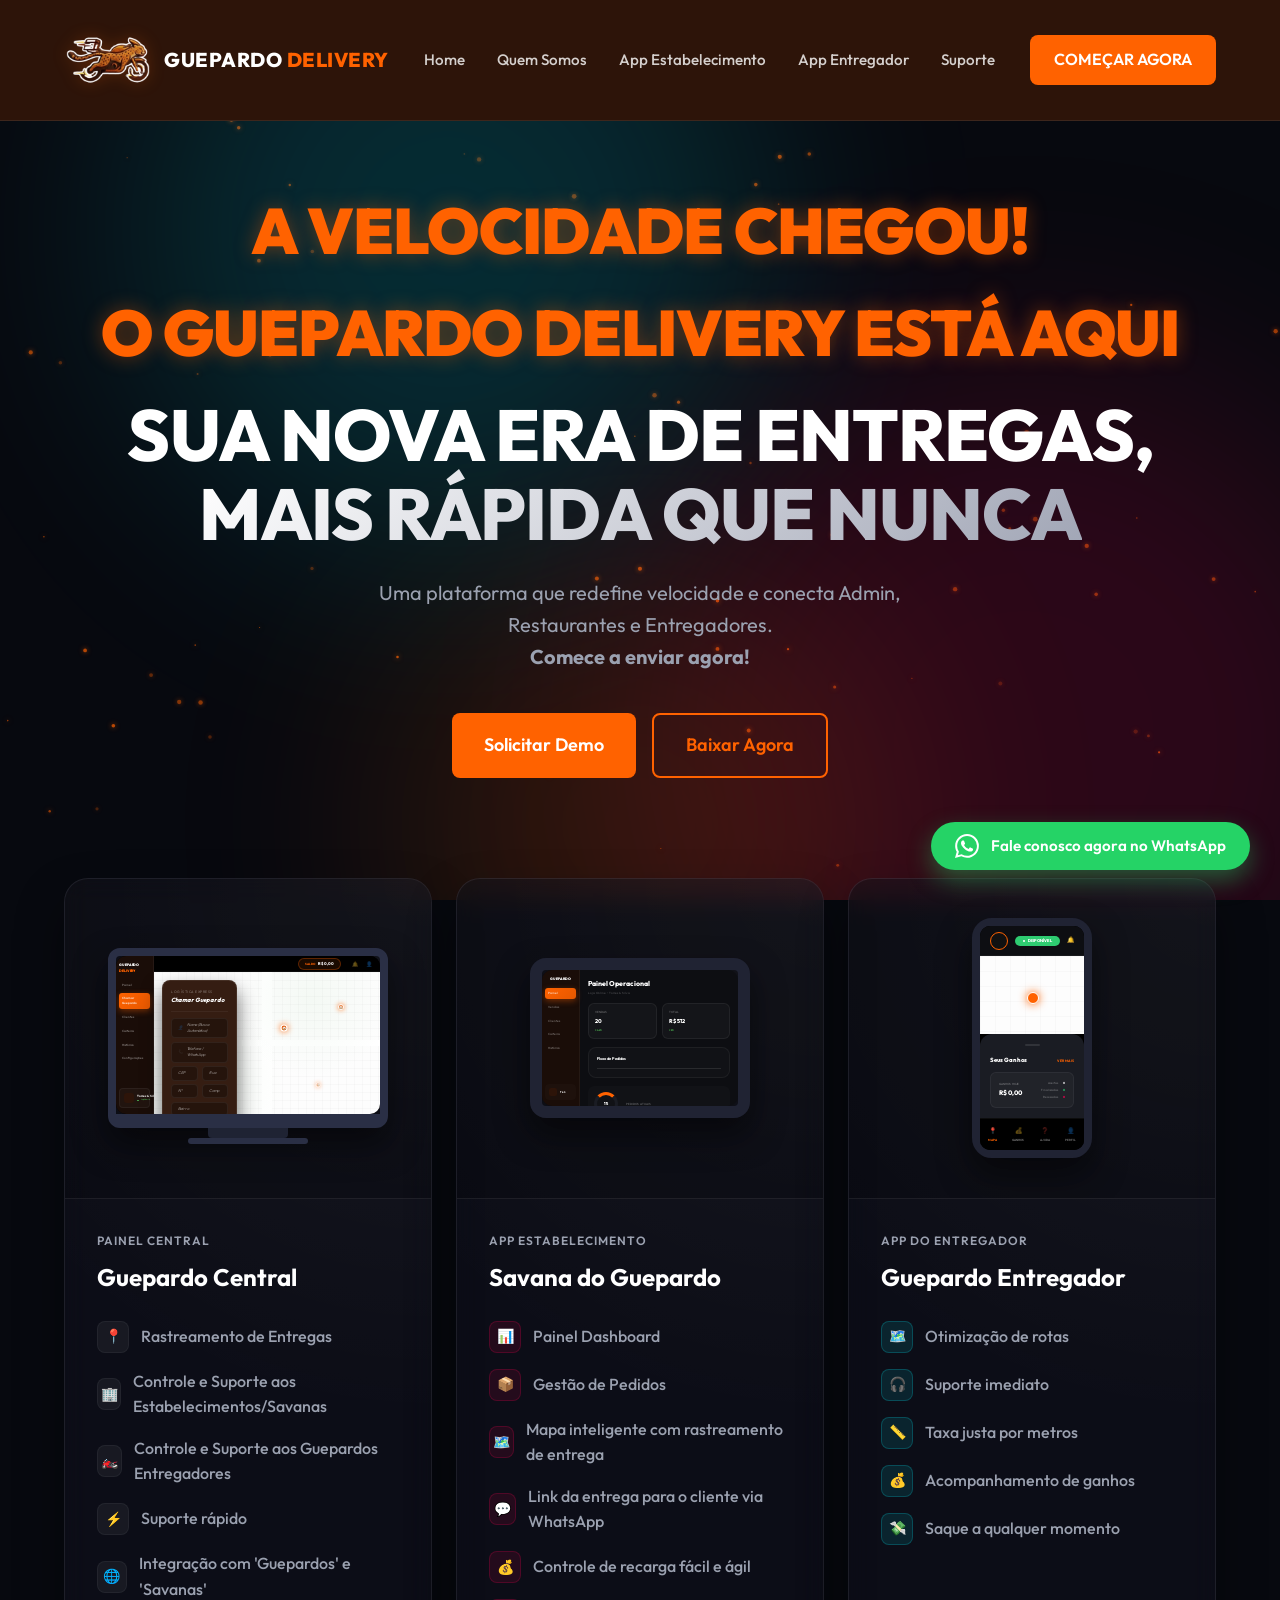
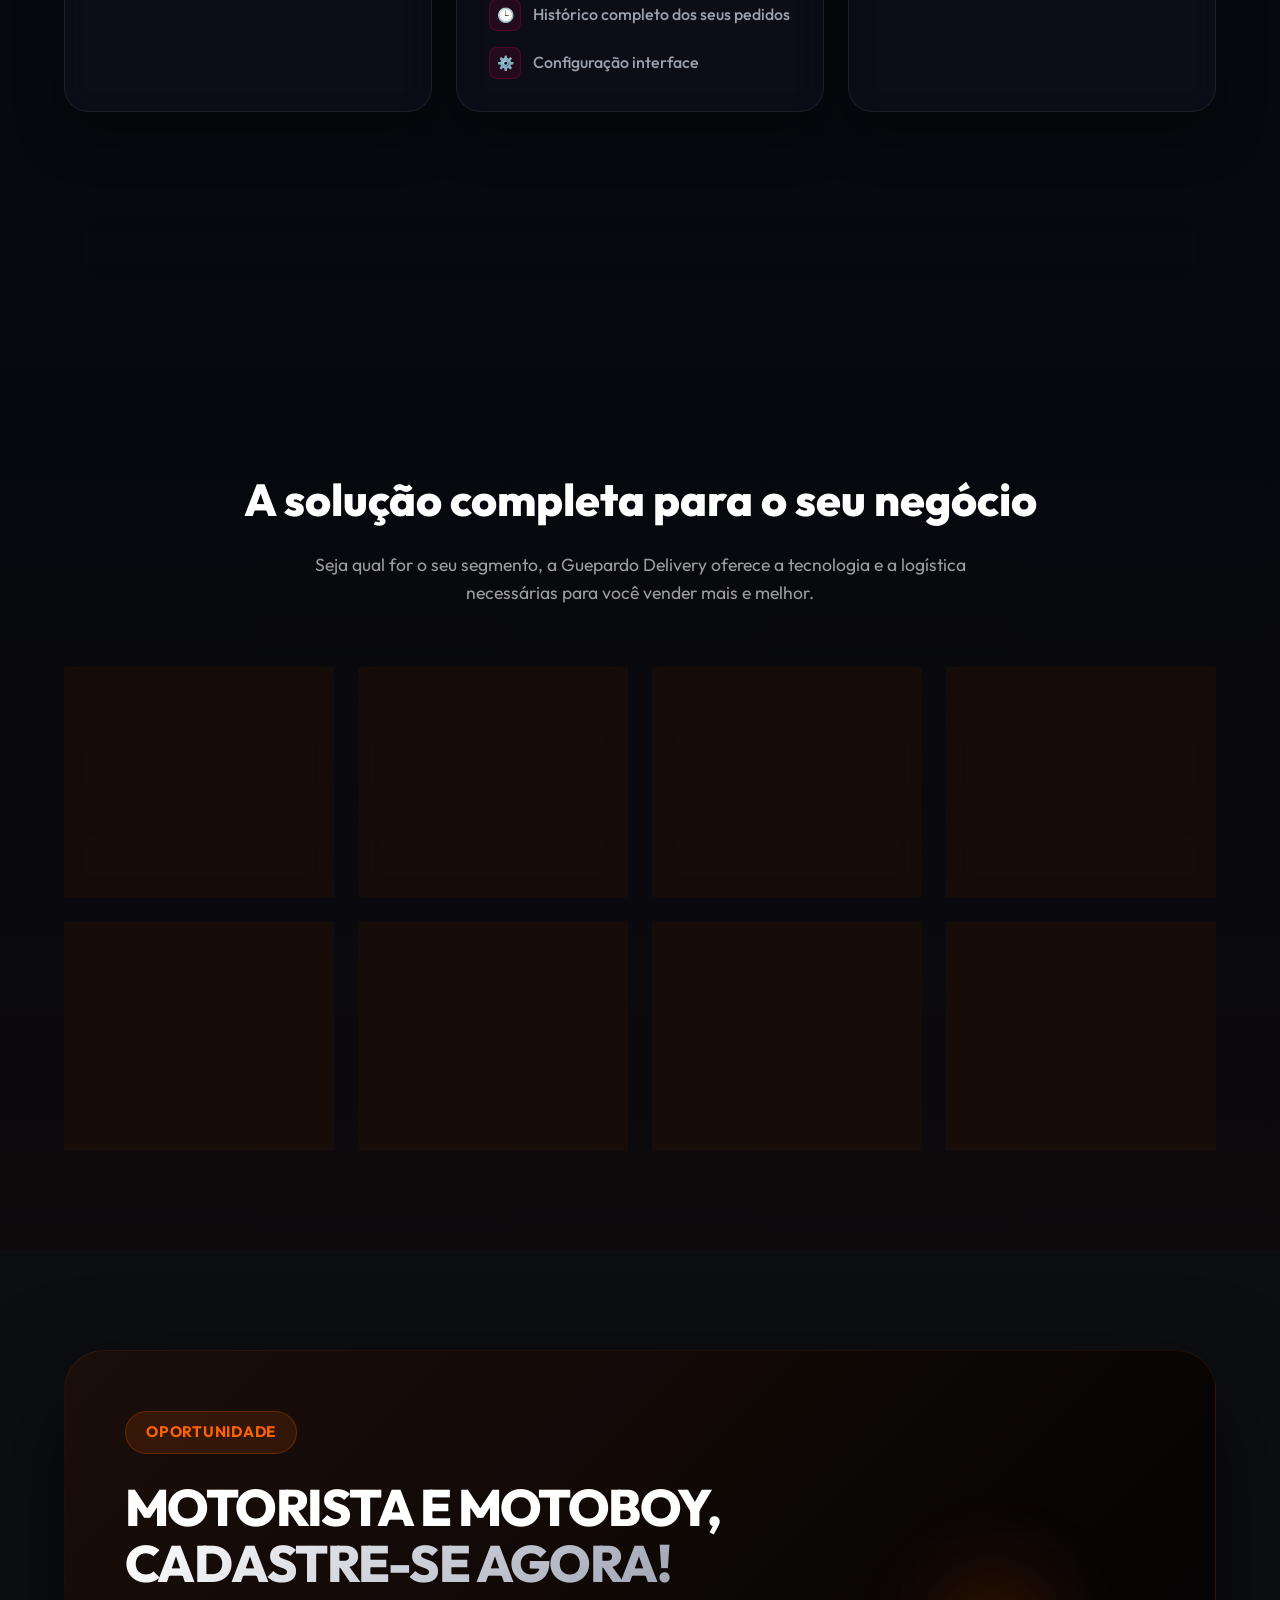
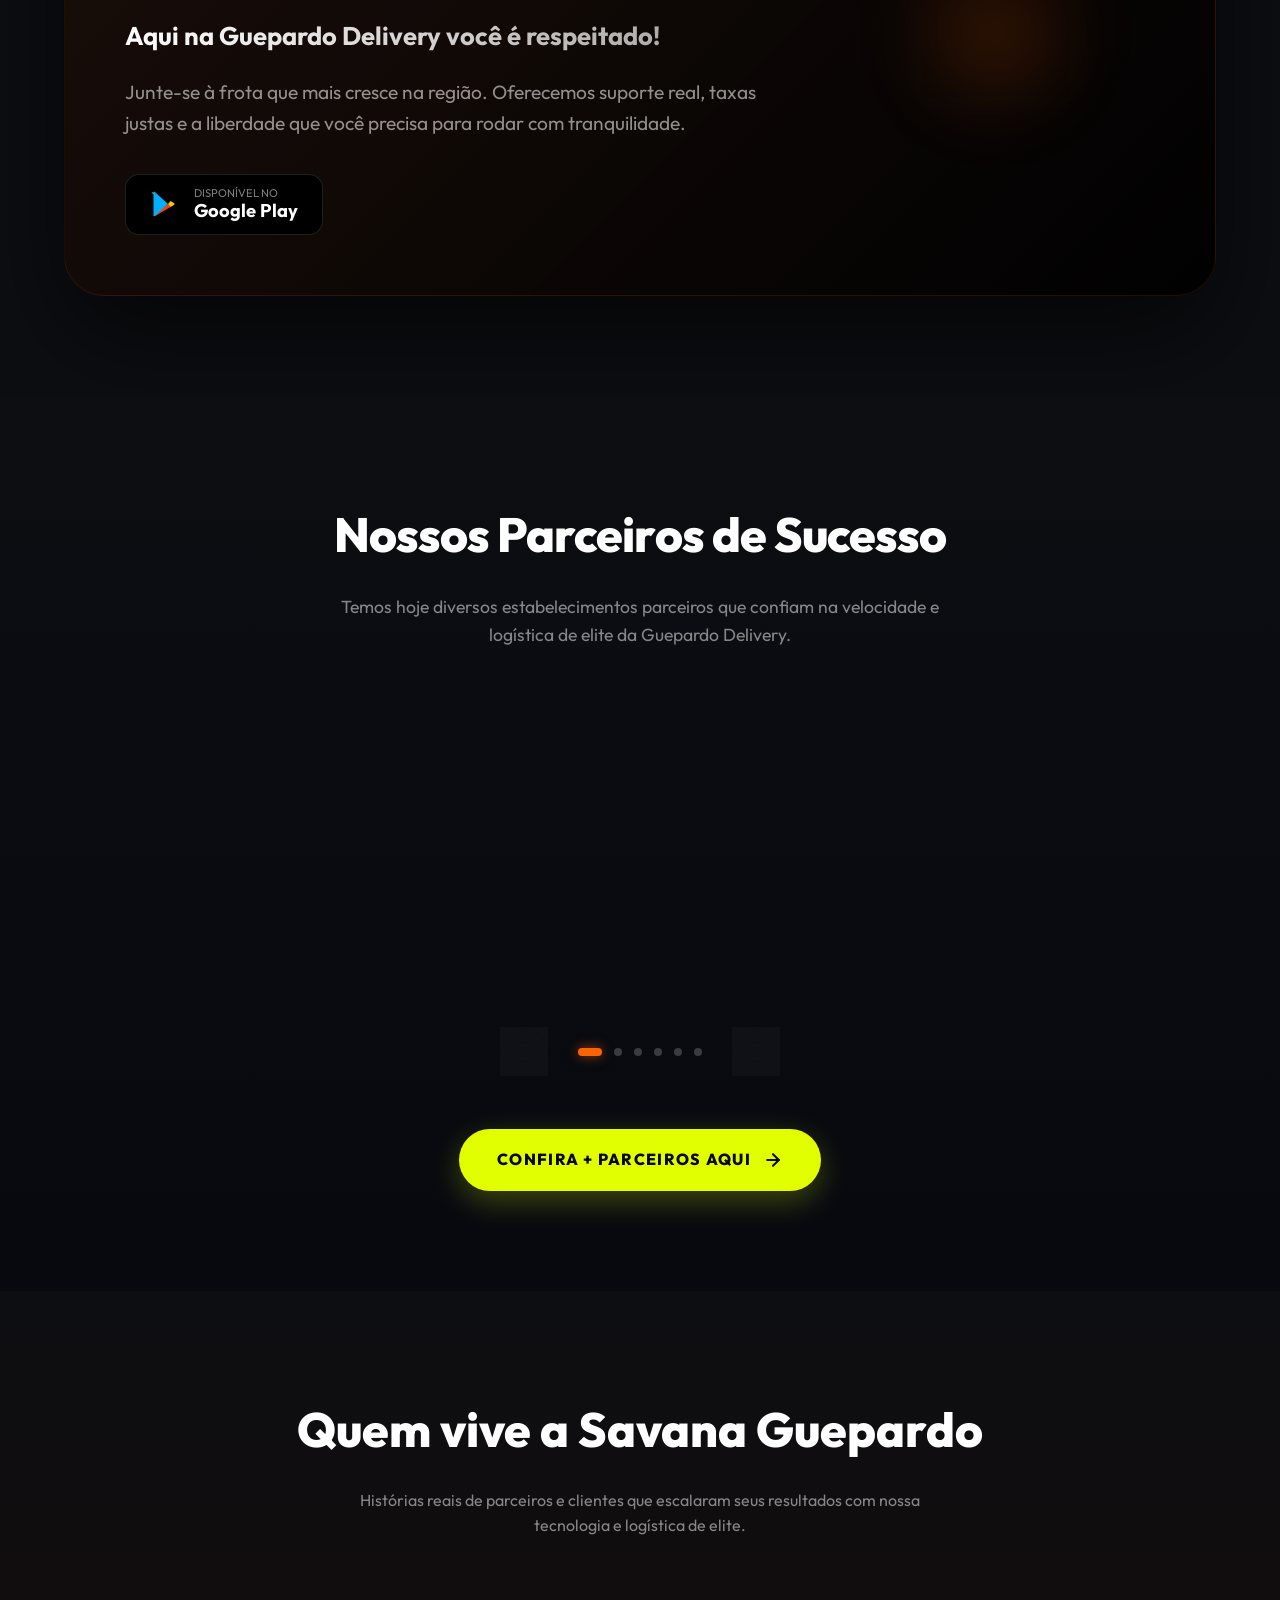
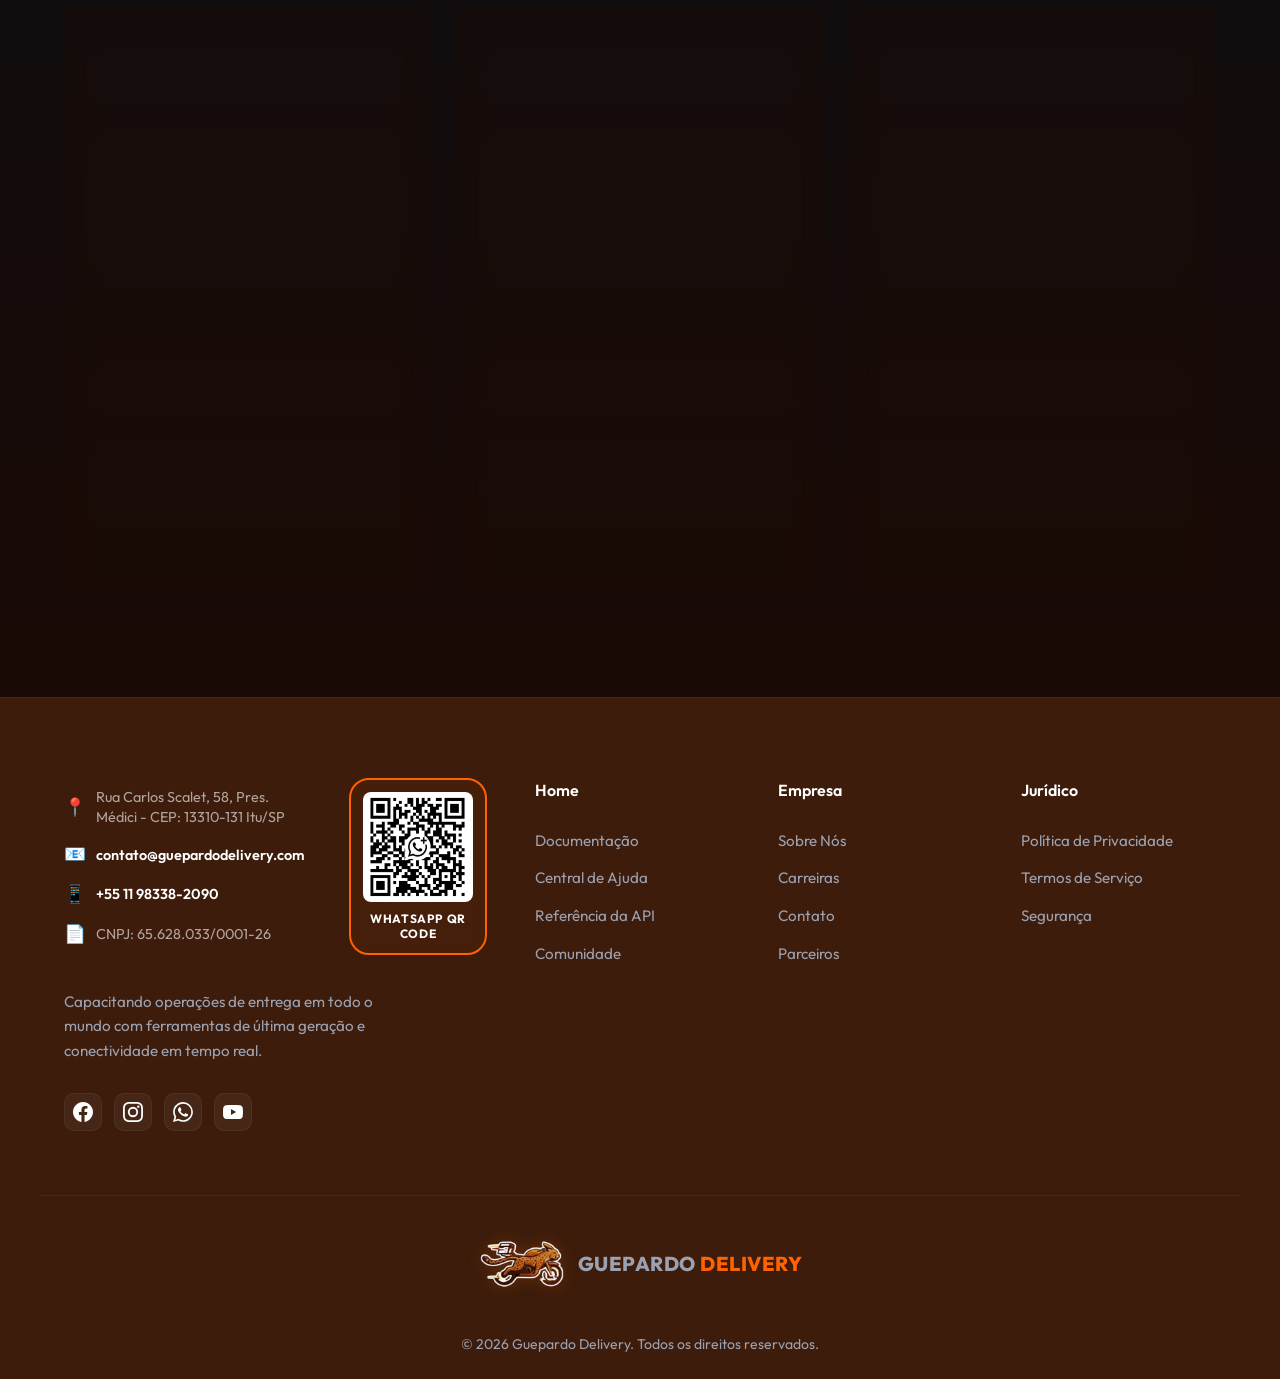
==== commit 72f7b86d: "style: replace driver cta motorcycle emoji with cheetah mascot image" ====
--- a/index.html
+++ b/index.html
@@ -492,7 +492,7 @@
                     <div class="driver-cta-visual">
                         <div class="d-visual-glow"></div>
                         <div class="d-pin-repro">
-                            <span class="d-icon-xl">🏍️</span>
+                            <img src="assets/cheetah_motorcycle.png" alt="Mascote Guepardo na Moto" class="d-img-xl">
                         </div>
                     </div>
                 </div>
--- a/style.css
+++ b/style.css
@@ -1519,6 +1519,18 @@
 .d-icon-xl {
     font-size: 5rem;
     filter: drop-shadow(0 0 20px rgba(255,98,0,0.4));
+}
+
+.d-img-xl {
+    width: 140px;
+    height: 140px;
+    object-fit: contain;
+    filter: drop-shadow(0 10px 20px rgba(0, 0, 0, 0.4)) drop-shadow(0 0 15px rgba(255, 98, 0, 0.3));
+    transition: transform 0.3s cubic-bezier(0.34, 1.56, 0.64, 1);
+}
+
+.d-pin-repro:hover .d-img-xl {
+    transform: scale(1.1) rotate(5deg);
 }
 
 @media (max-width: 1024px) {
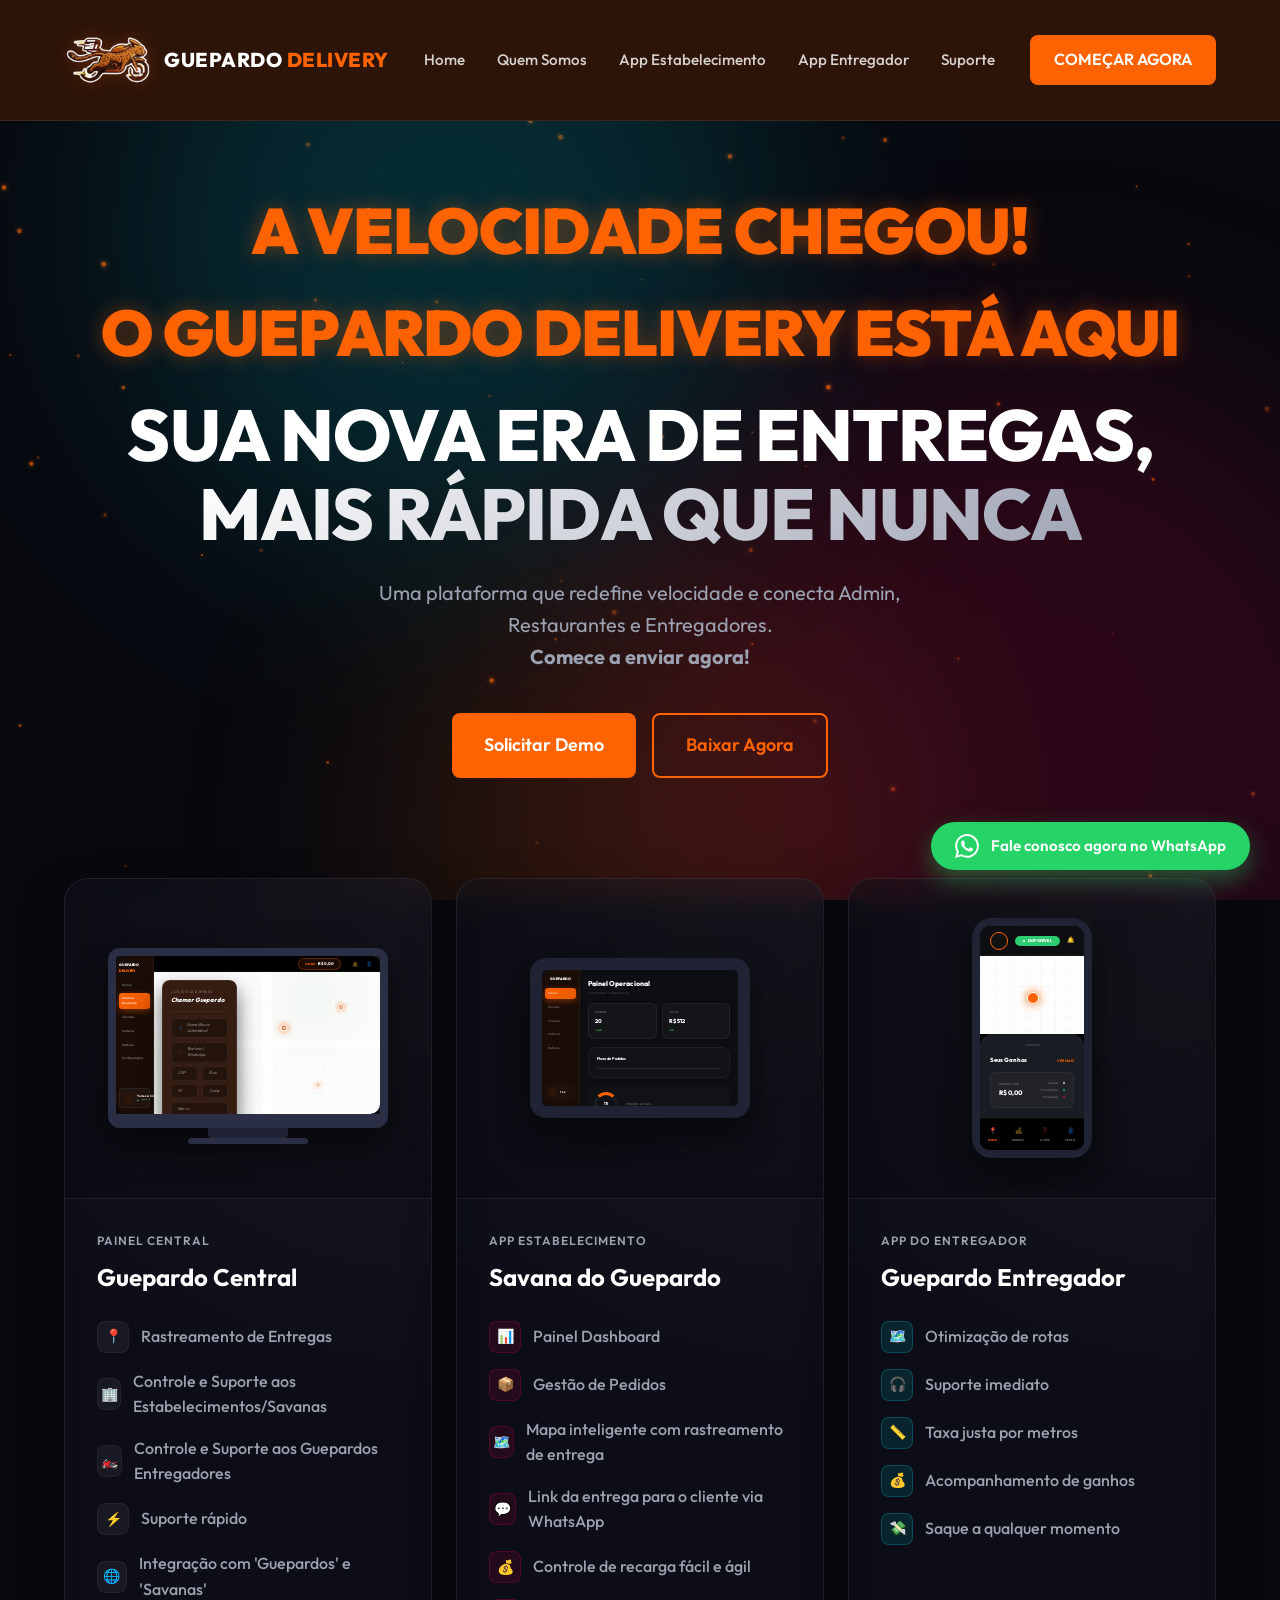
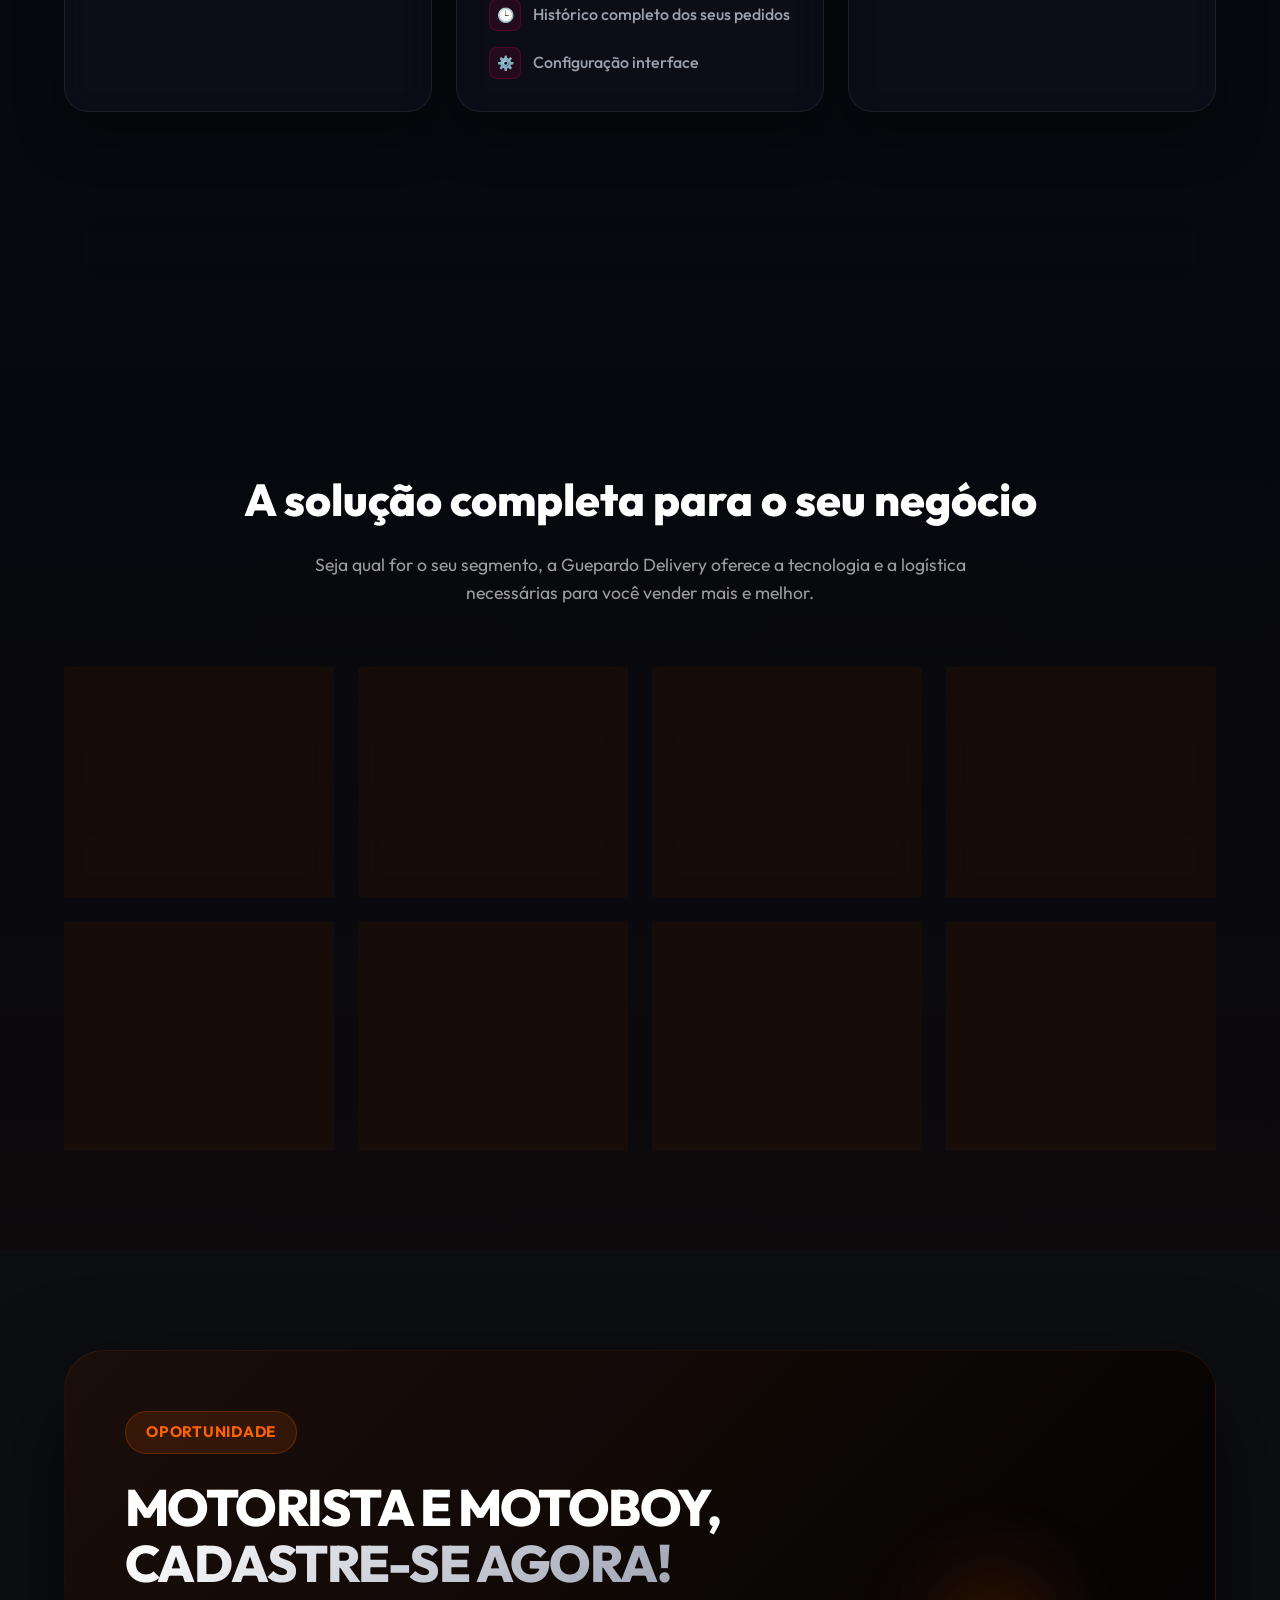
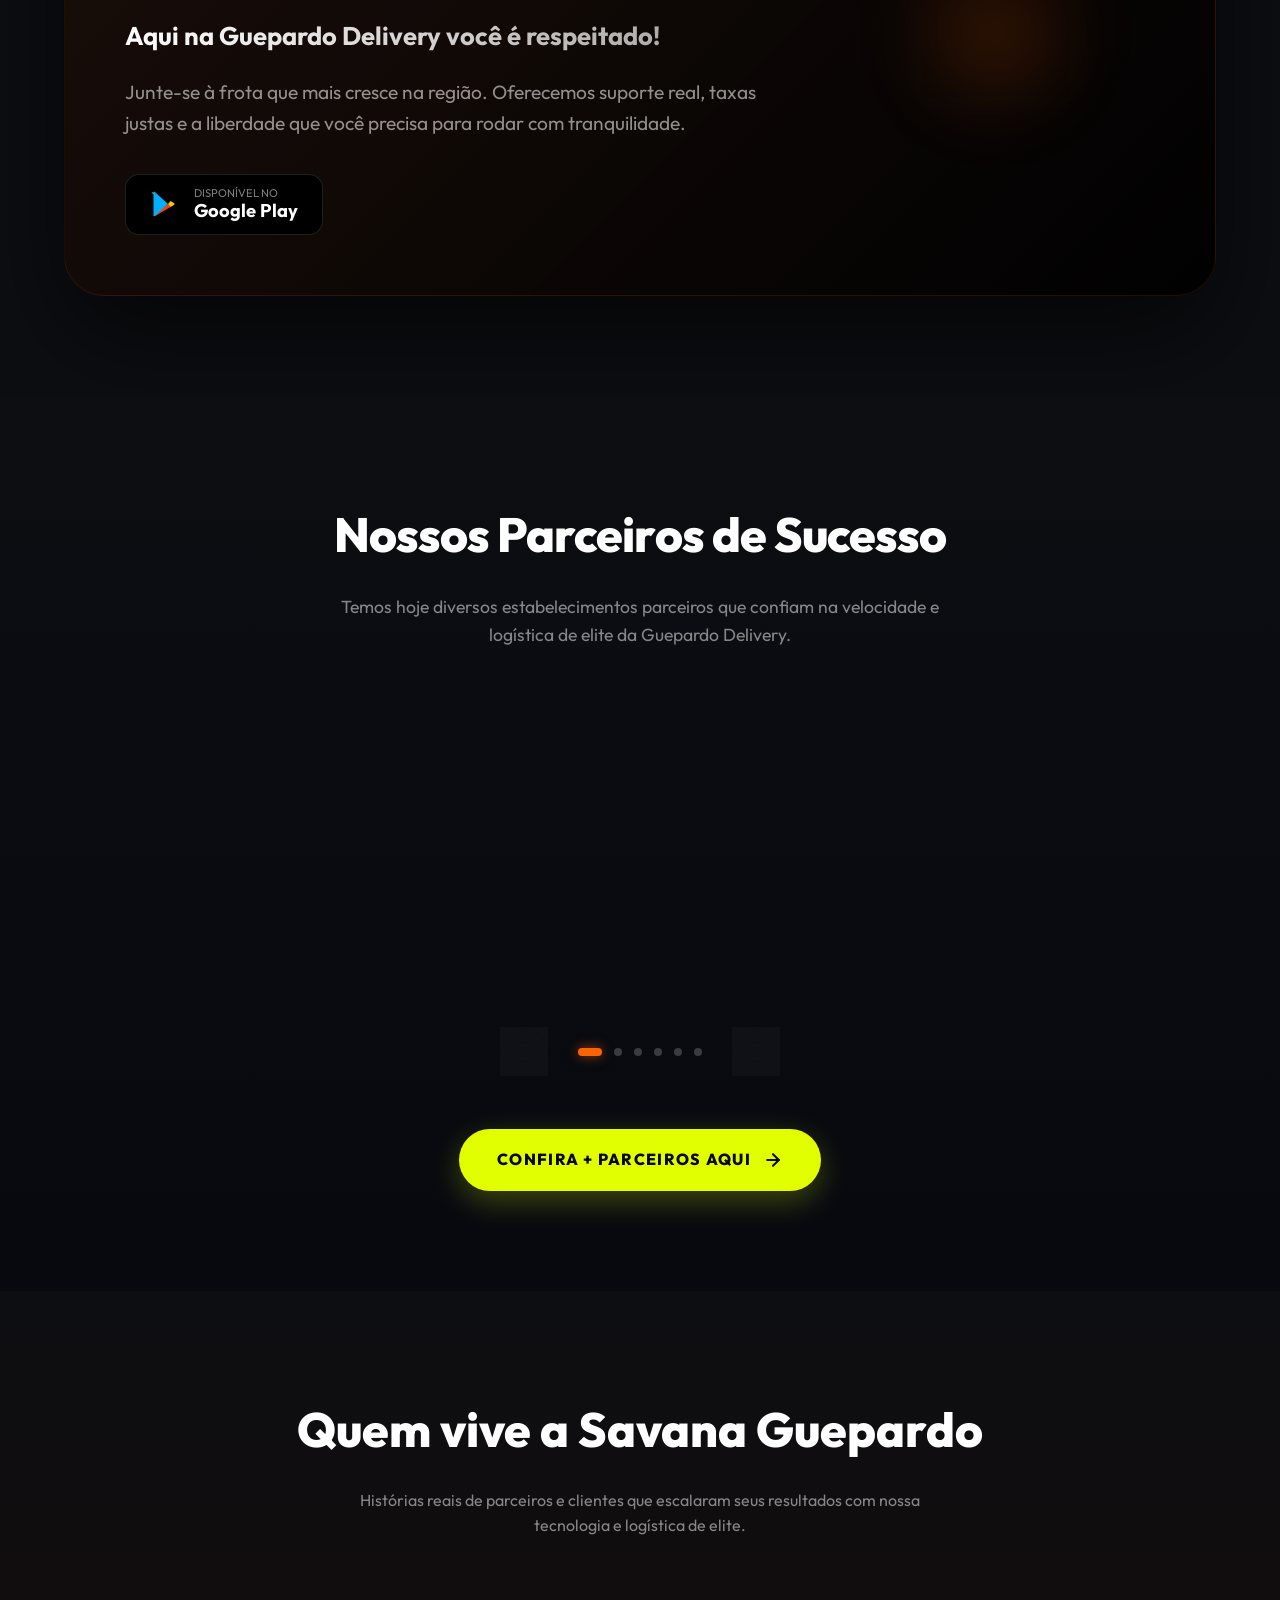
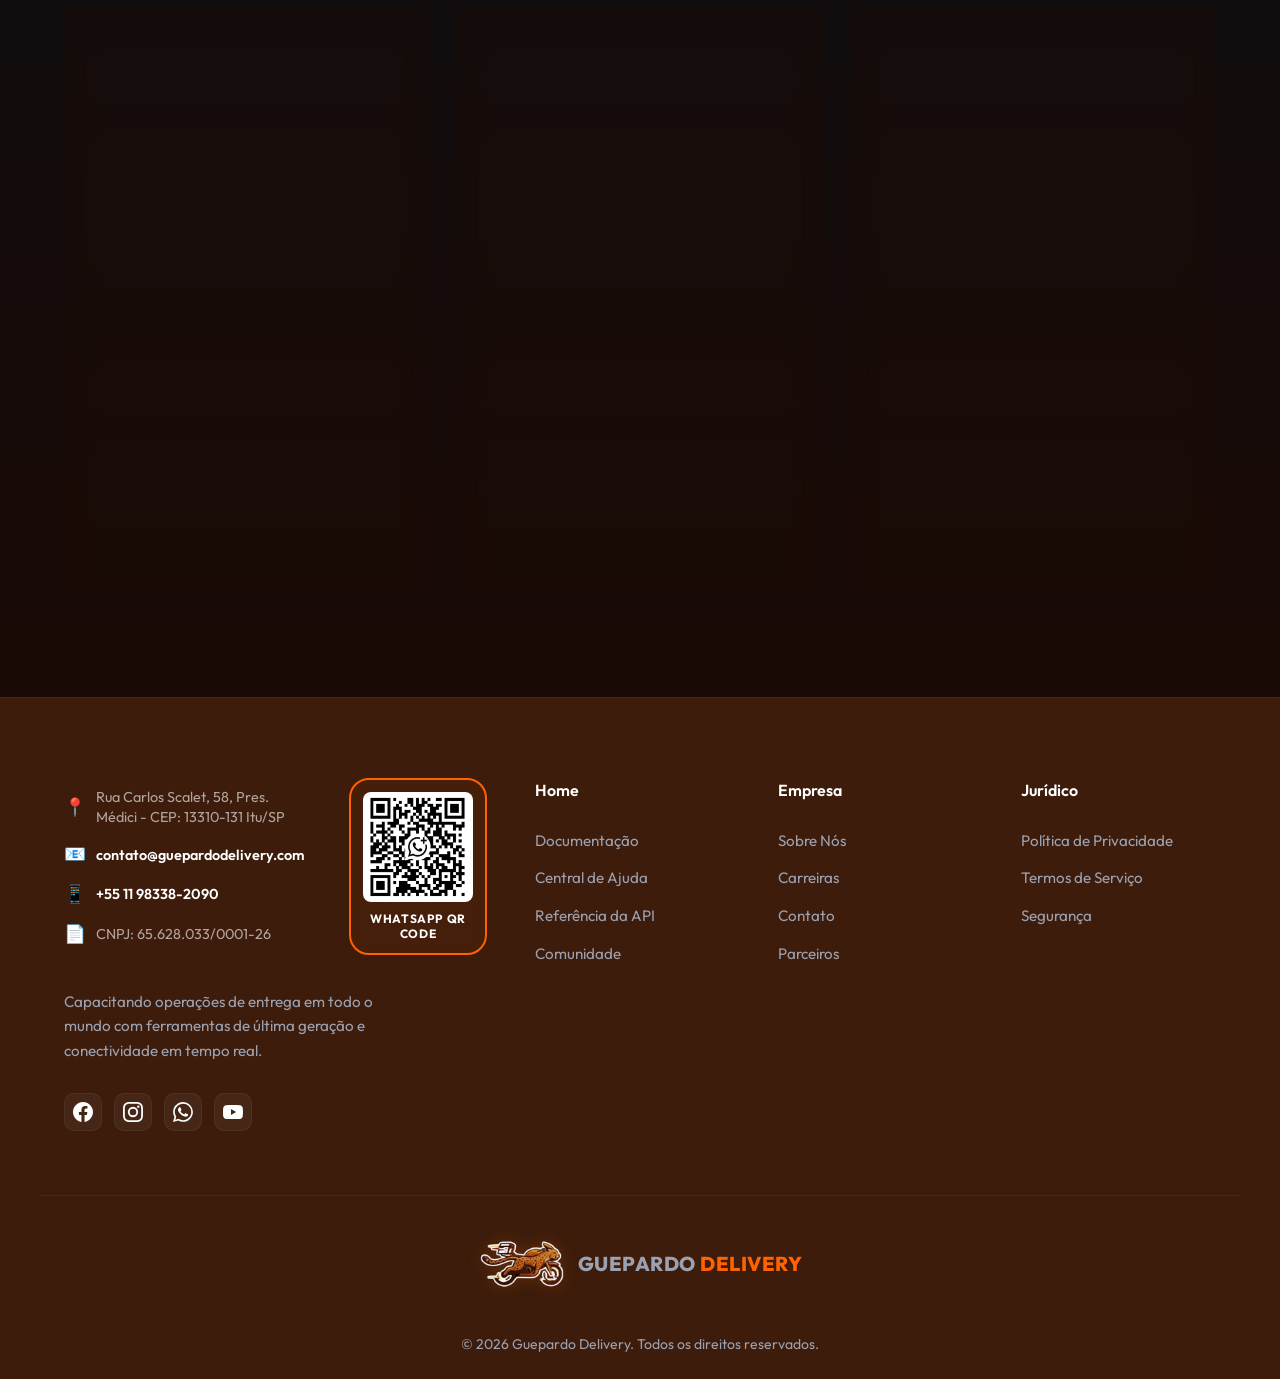
==== commit 0368b4e7: "style: replace driver cta icon with the correct futuristic cheetah motorcycle sticker" ====
--- a/index.html
+++ b/index.html
@@ -492,7 +492,7 @@
                     <div class="driver-cta-visual">
                         <div class="d-visual-glow"></div>
                         <div class="d-pin-repro">
-                            <img src="assets/cheetah_motorcycle.png" alt="Mascote Guepardo na Moto" class="d-img-xl">
+                            <img src="assets/cheetah_futuristic_motorcycle.png" alt="Mascote Guepardo na Moto" class="d-img-xl">
                         </div>
                     </div>
                 </div>
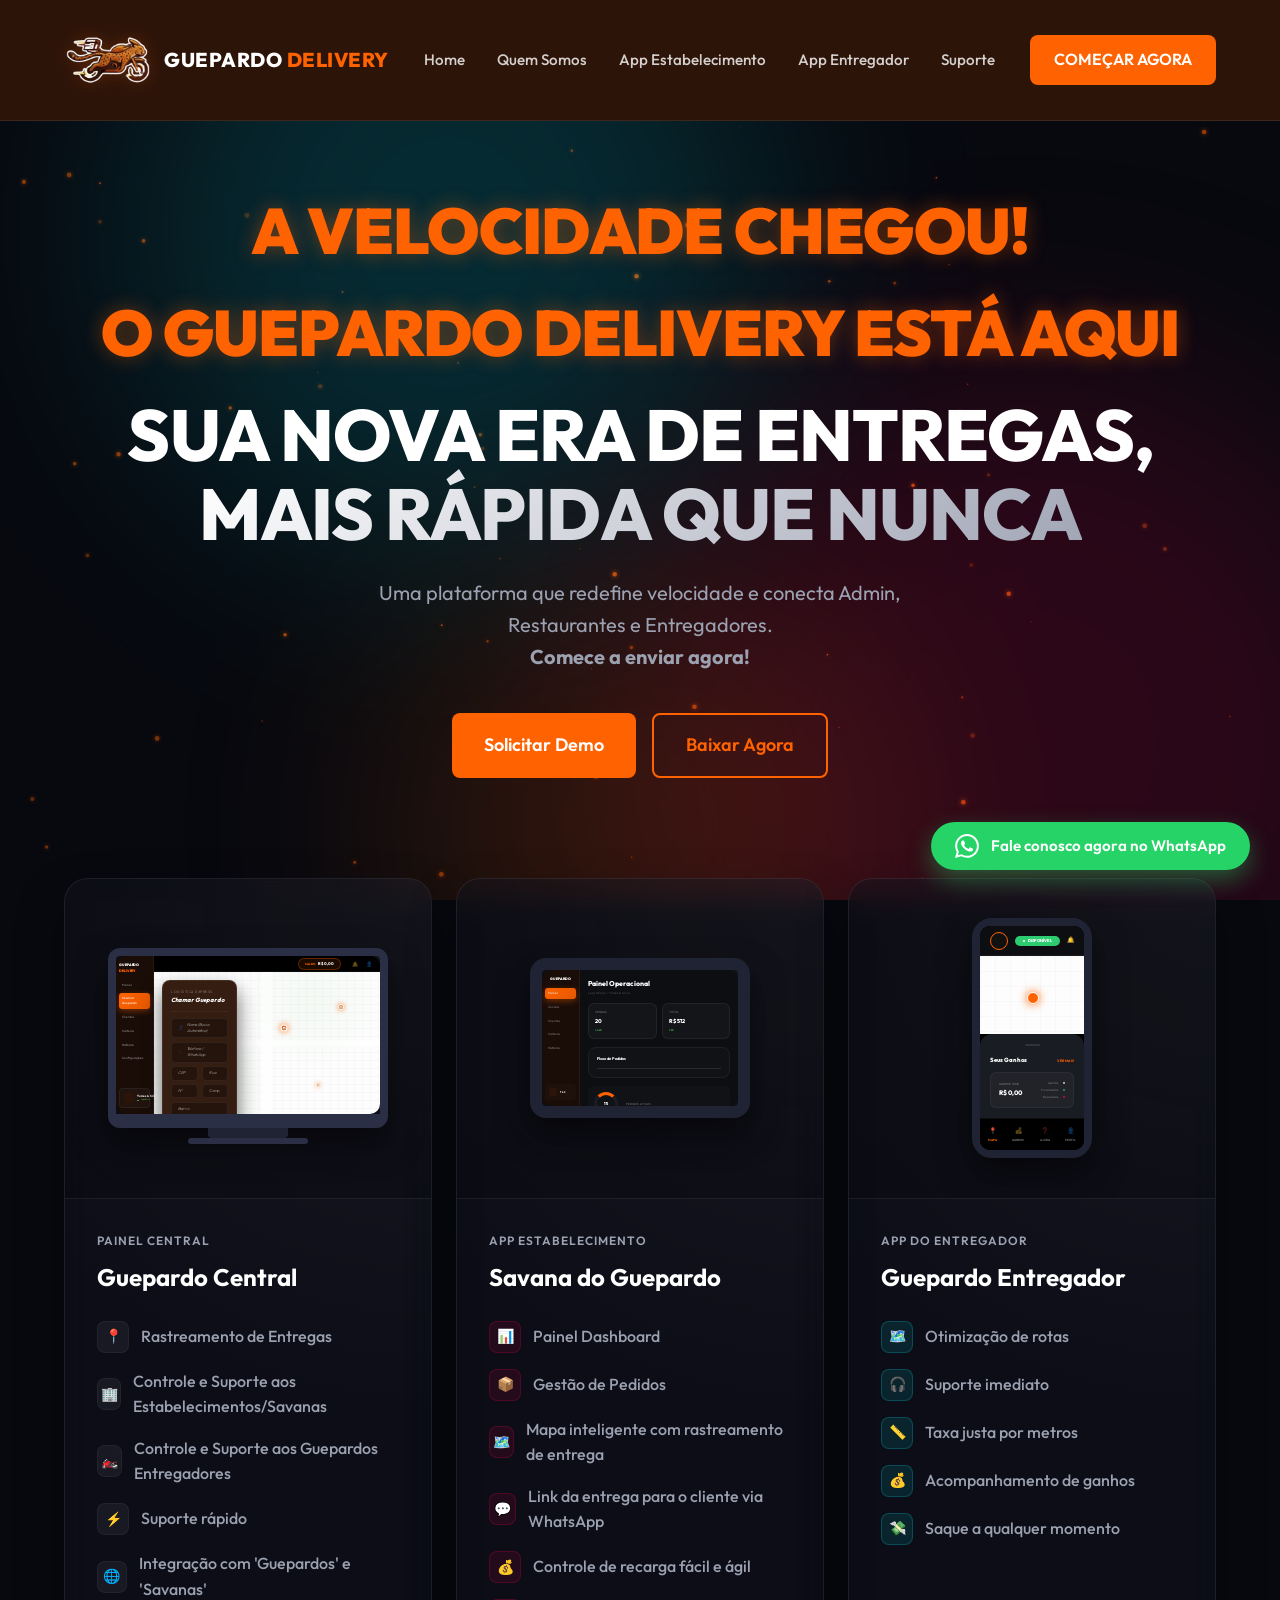
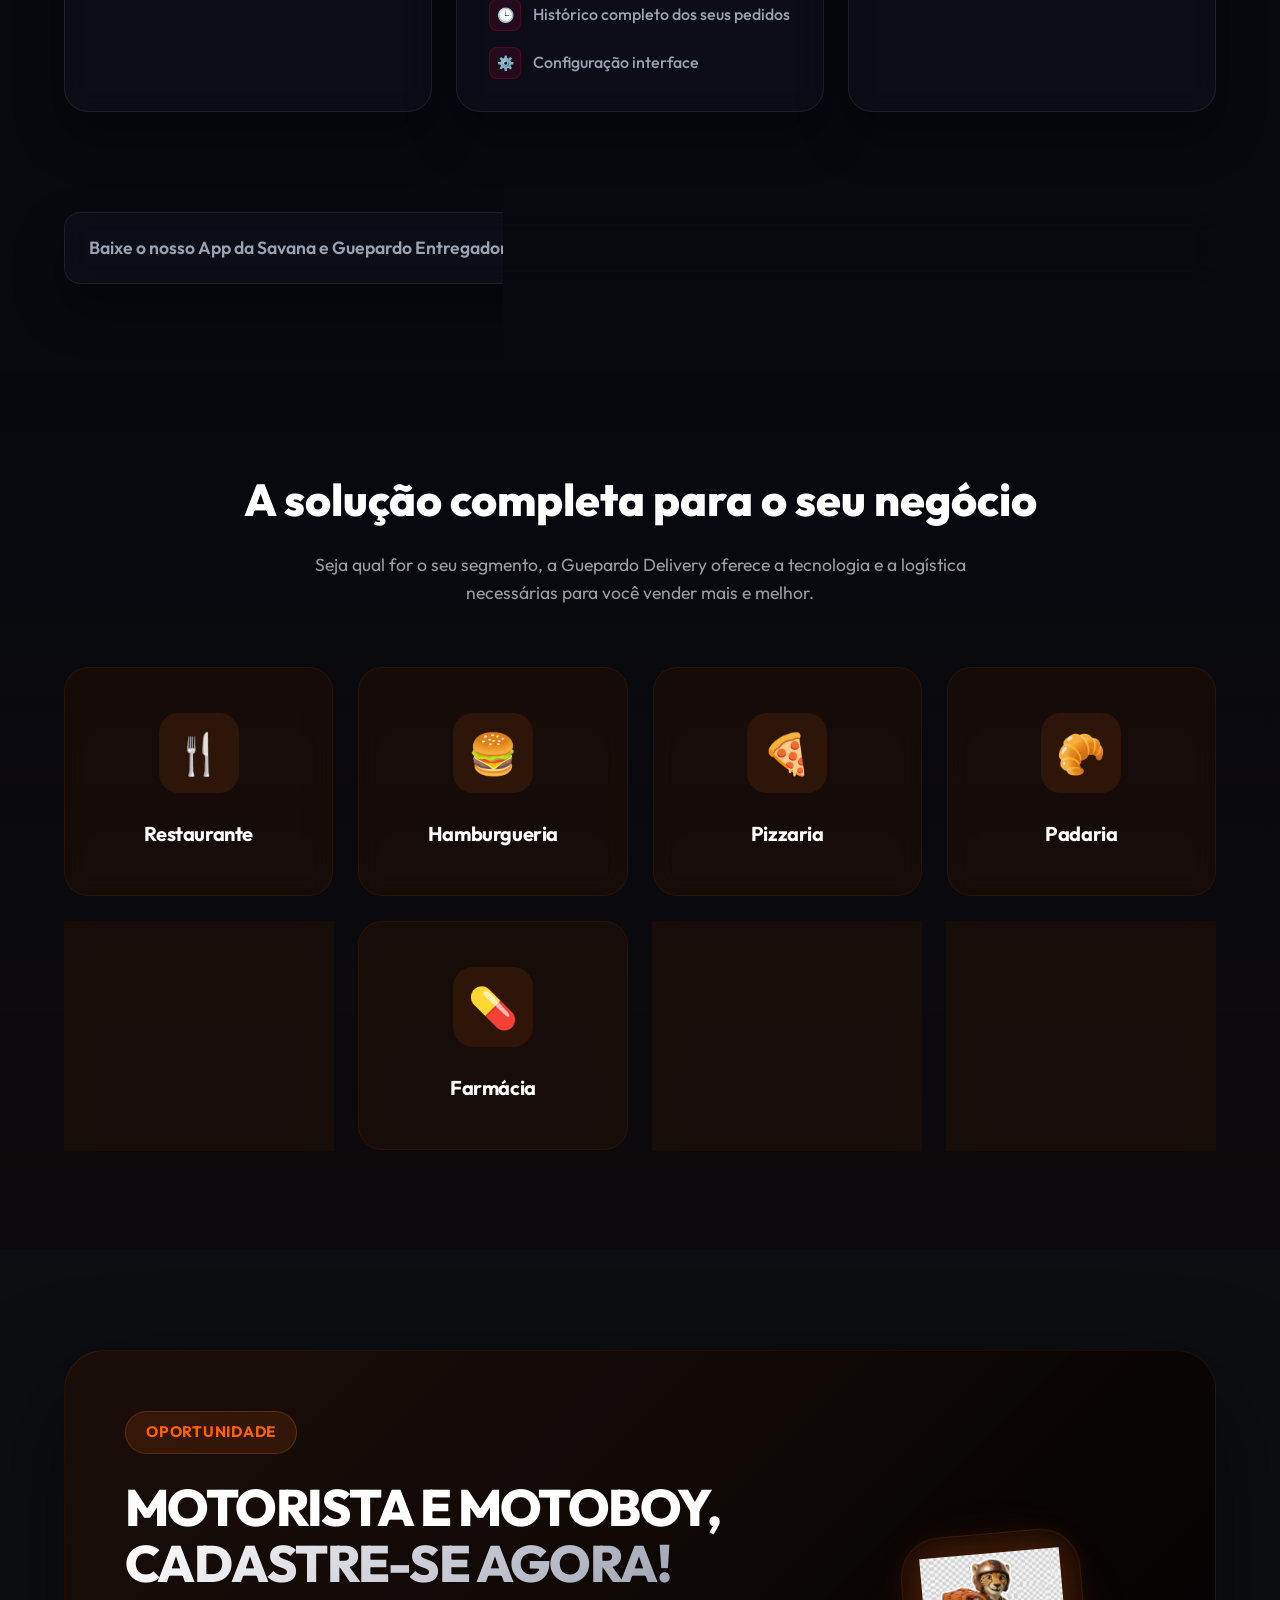
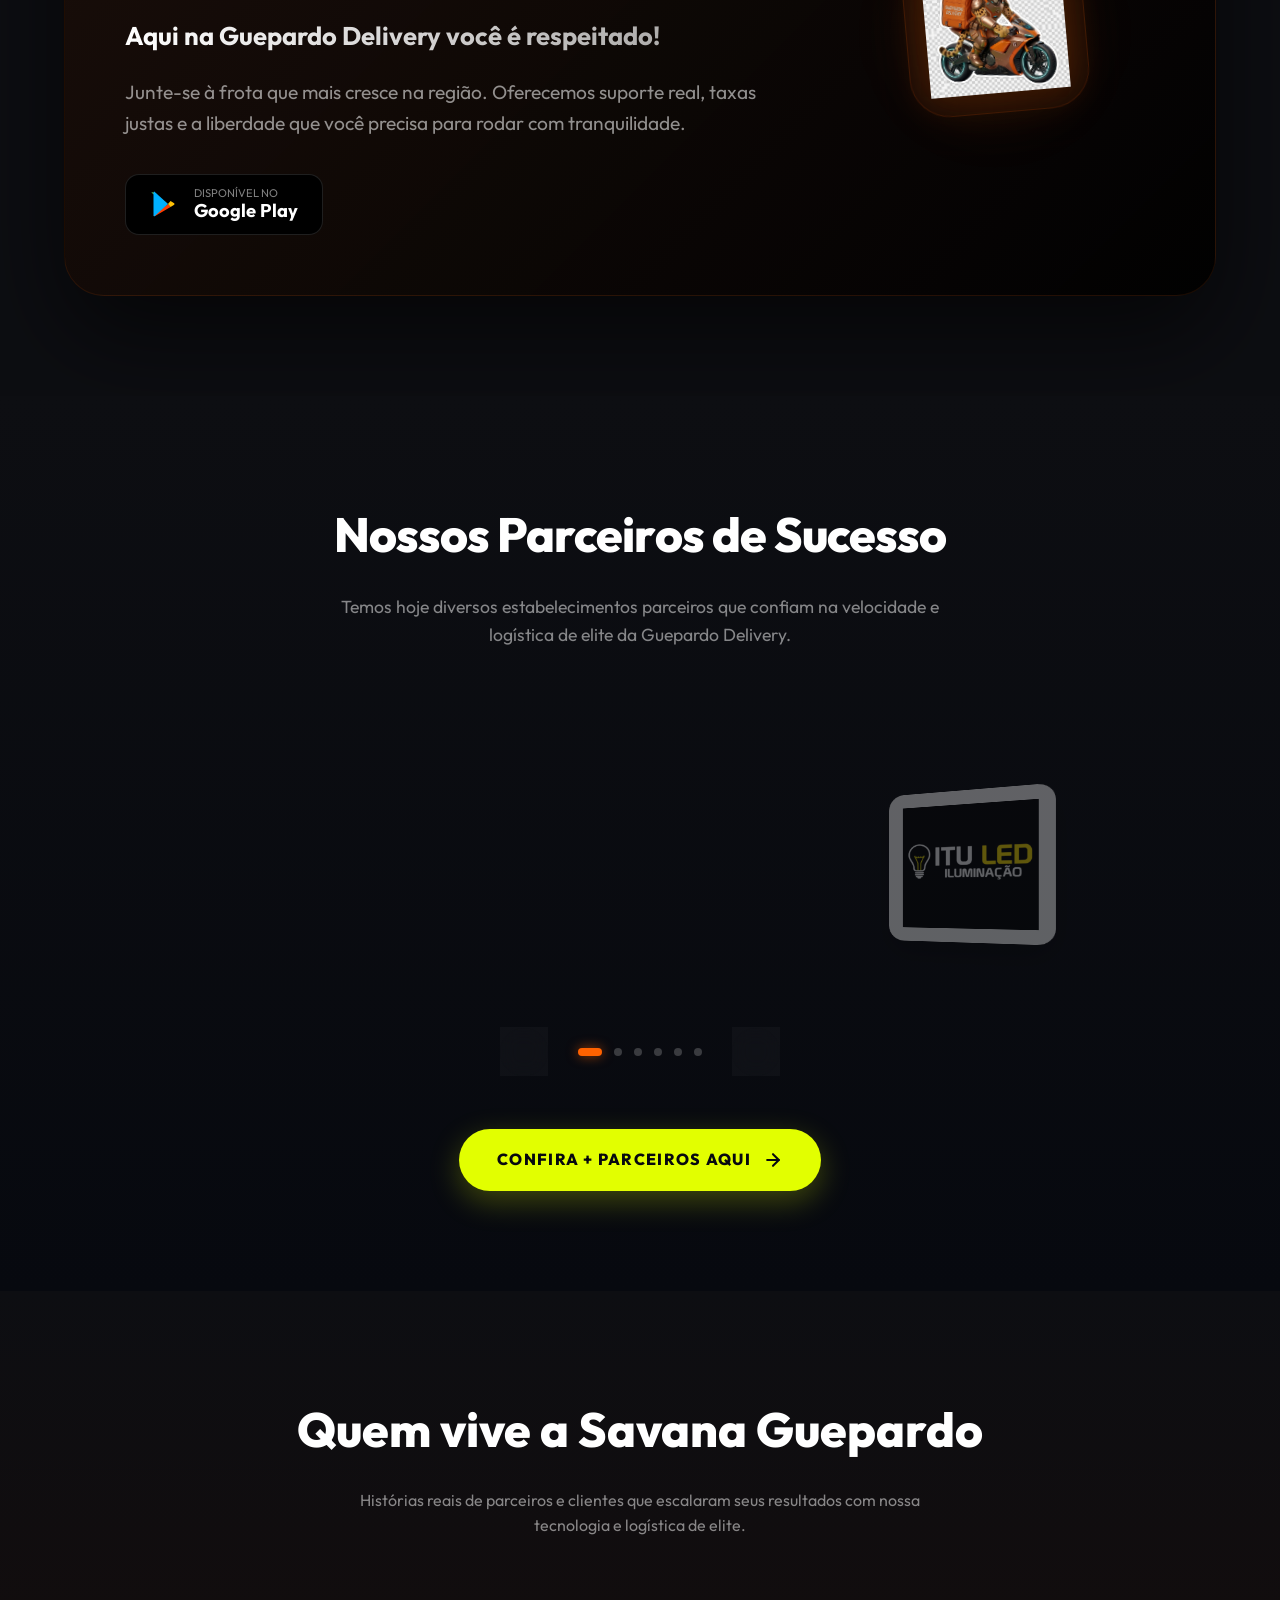
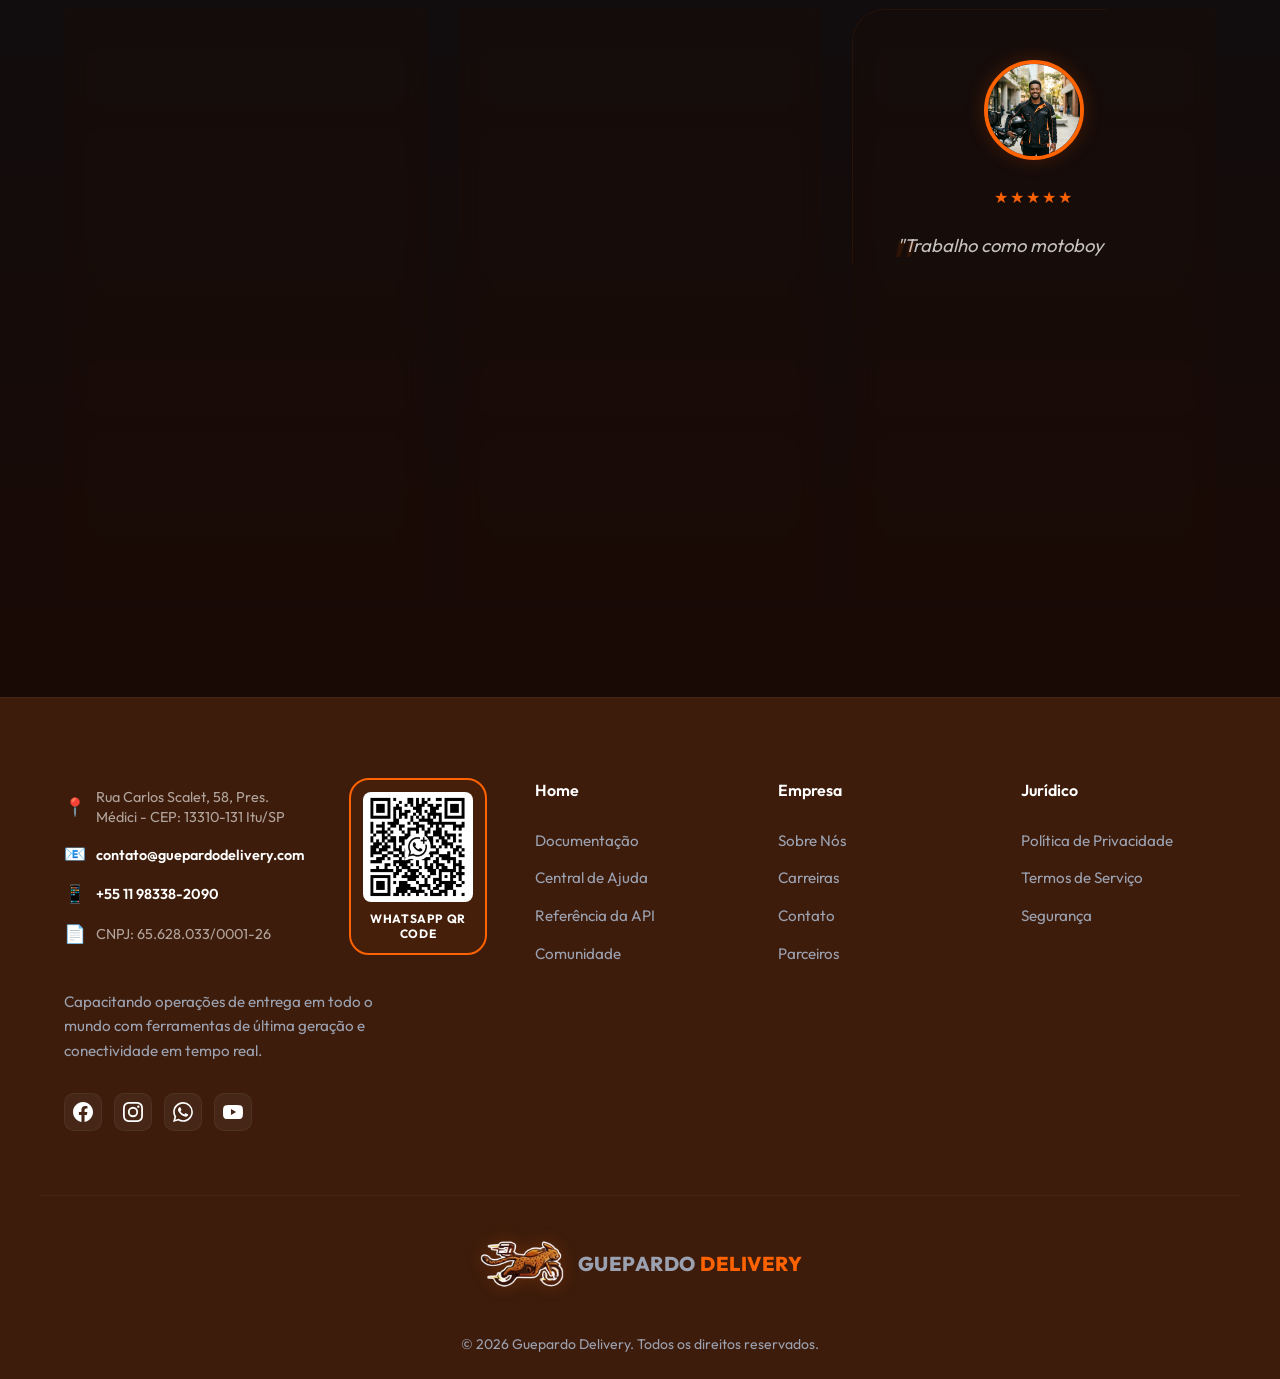
==== commit 4bcf480c: "design: replace cheetah futuristic motorcycle mascot with higher quality version" ====
--- a/index.html
+++ b/index.html
@@ -492,7 +492,7 @@
                     <div class="driver-cta-visual">
                         <div class="d-visual-glow"></div>
                         <div class="d-pin-repro">
-                            <img src="assets/cheetah_futuristic_motorcycle.png" alt="Mascote Guepardo na Moto" class="d-img-xl">
+                            <img src="assets/cheetah_futuristic_motorcycle.png?v=2" alt="Mascote Guepardo na Moto" class="d-img-xl">
                         </div>
                     </div>
                 </div>
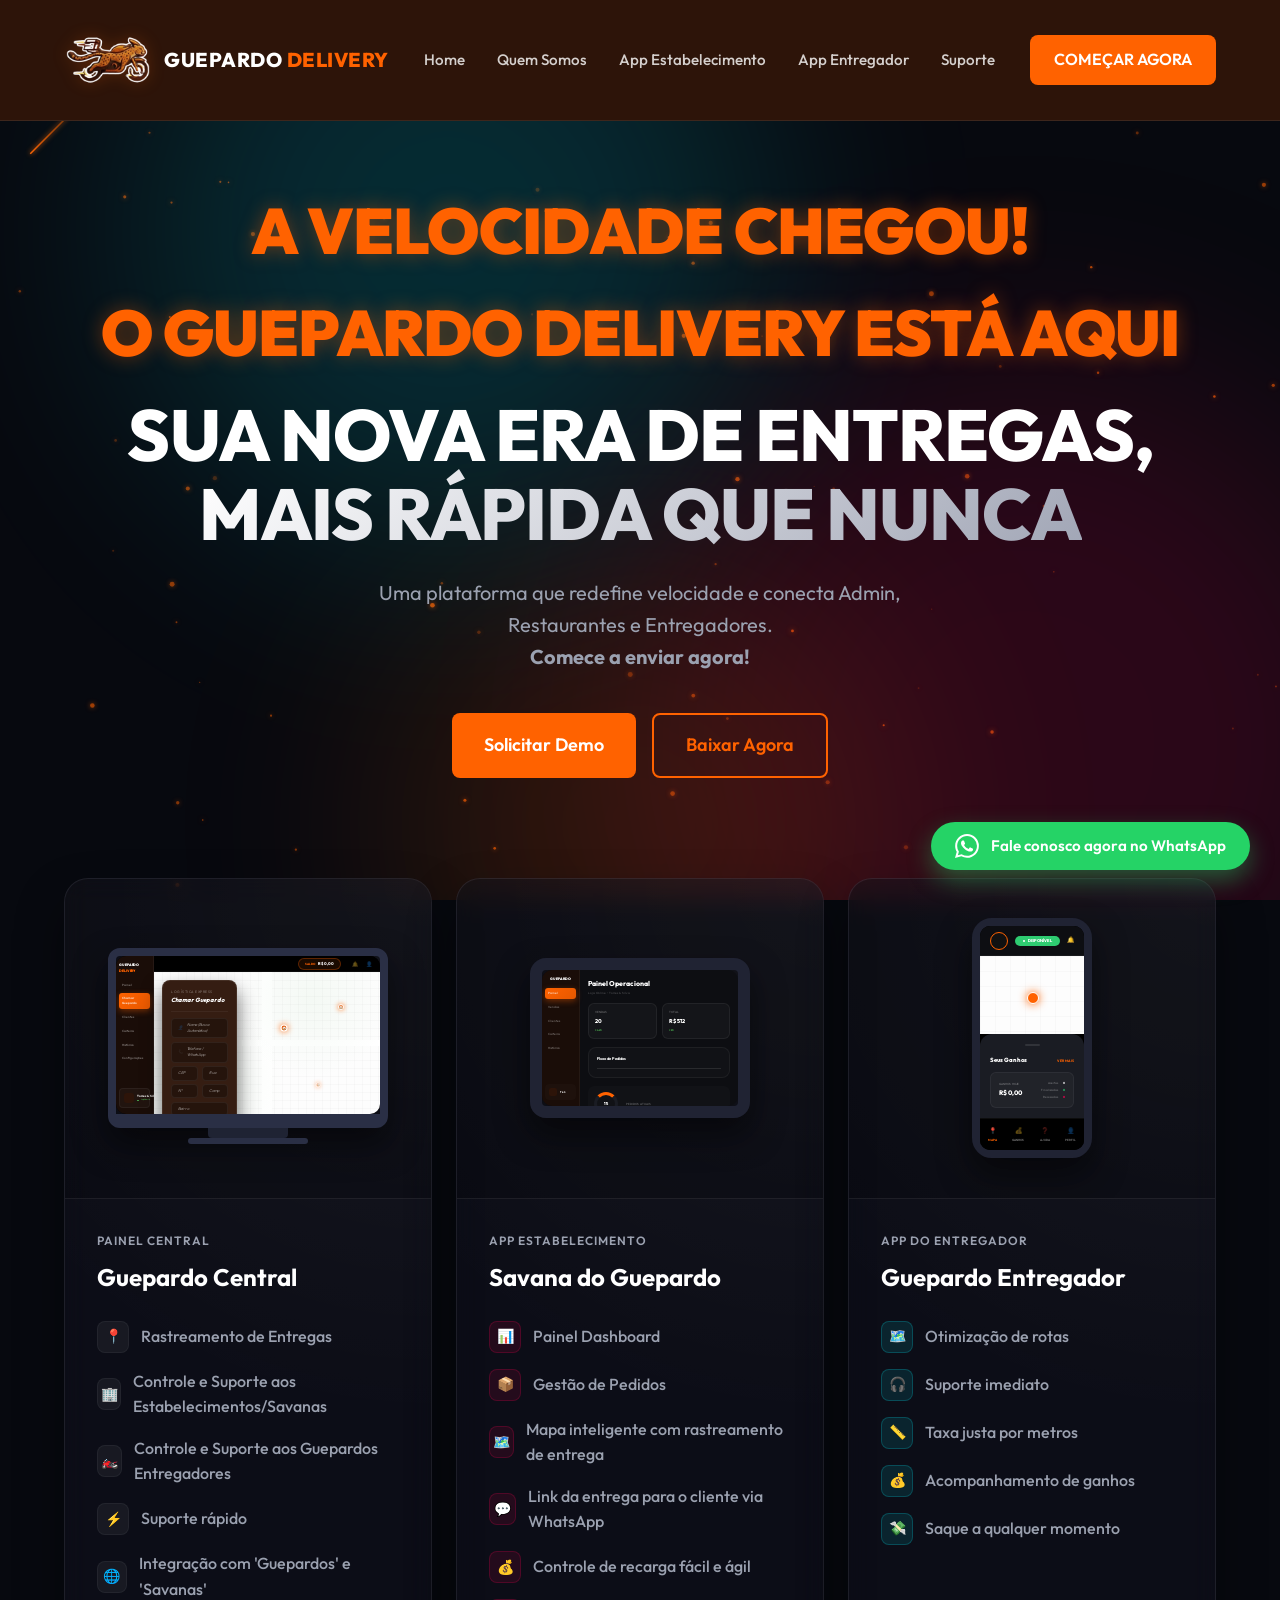
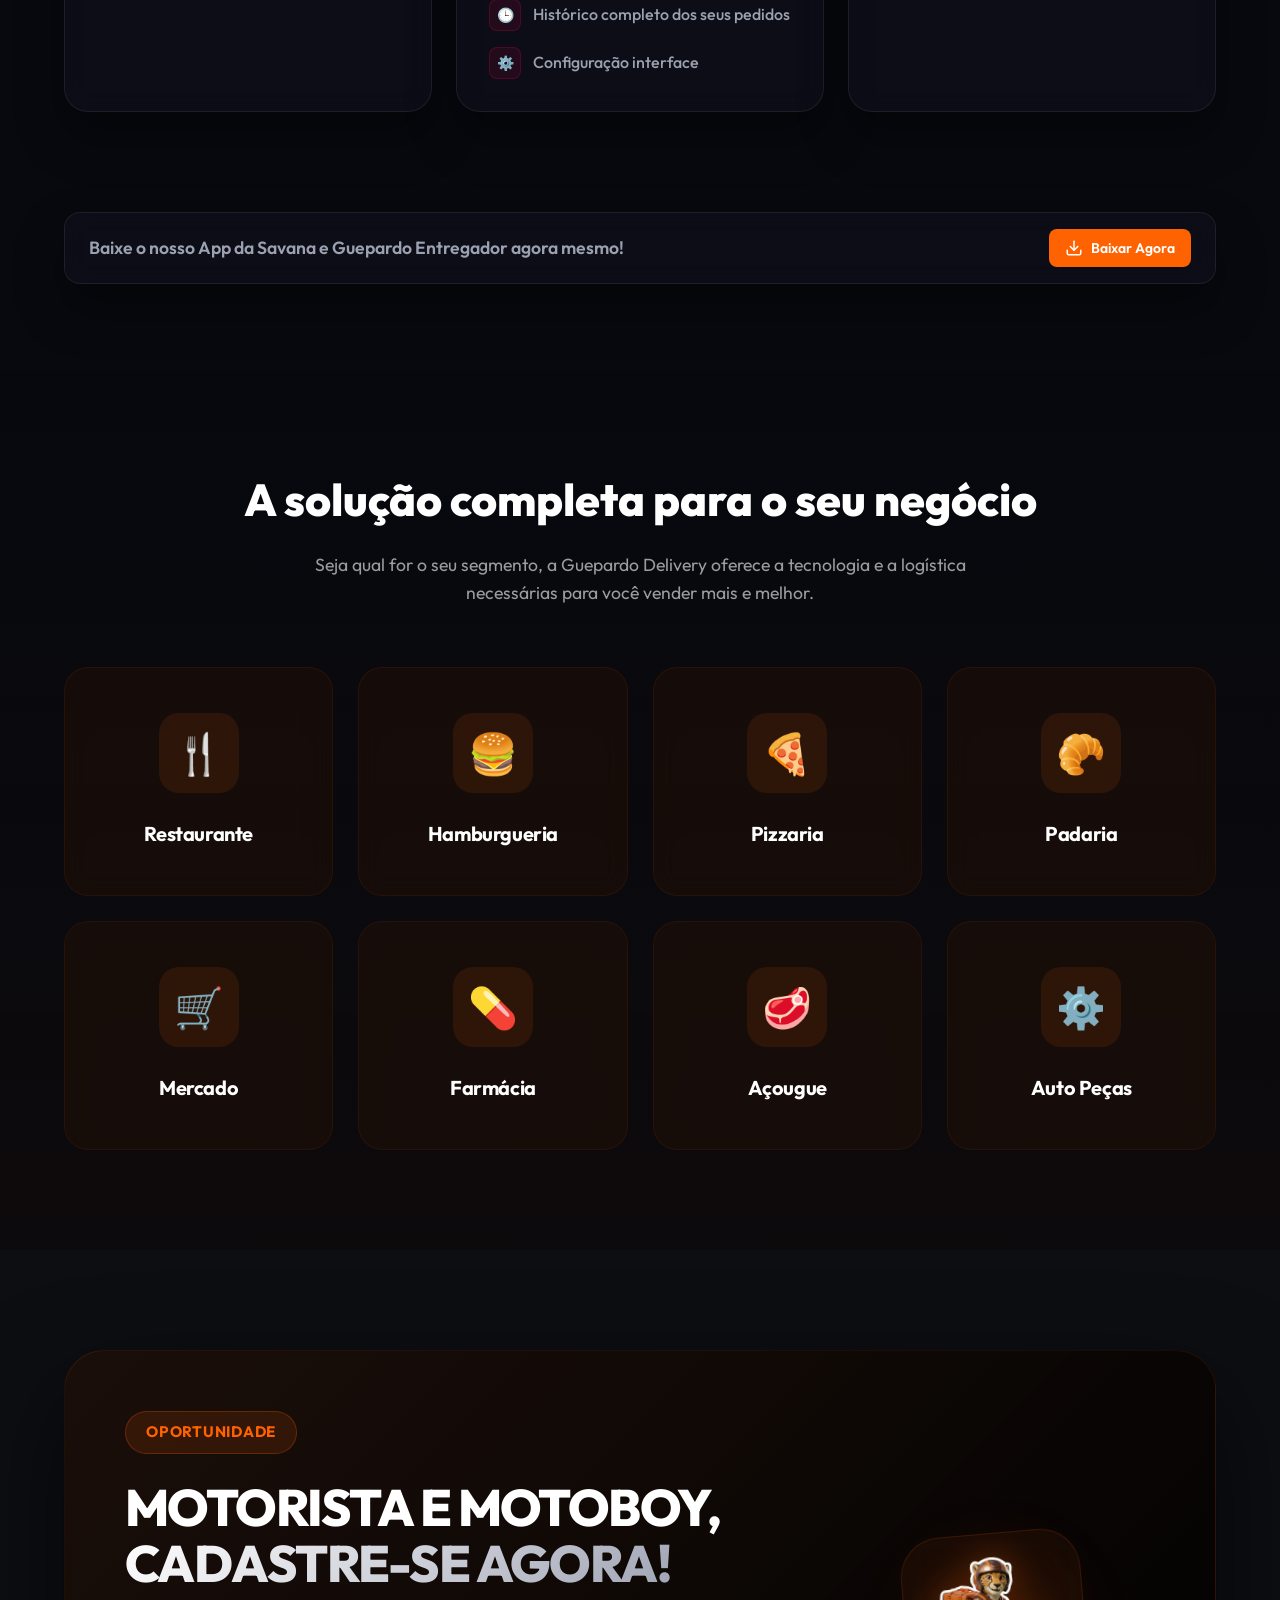
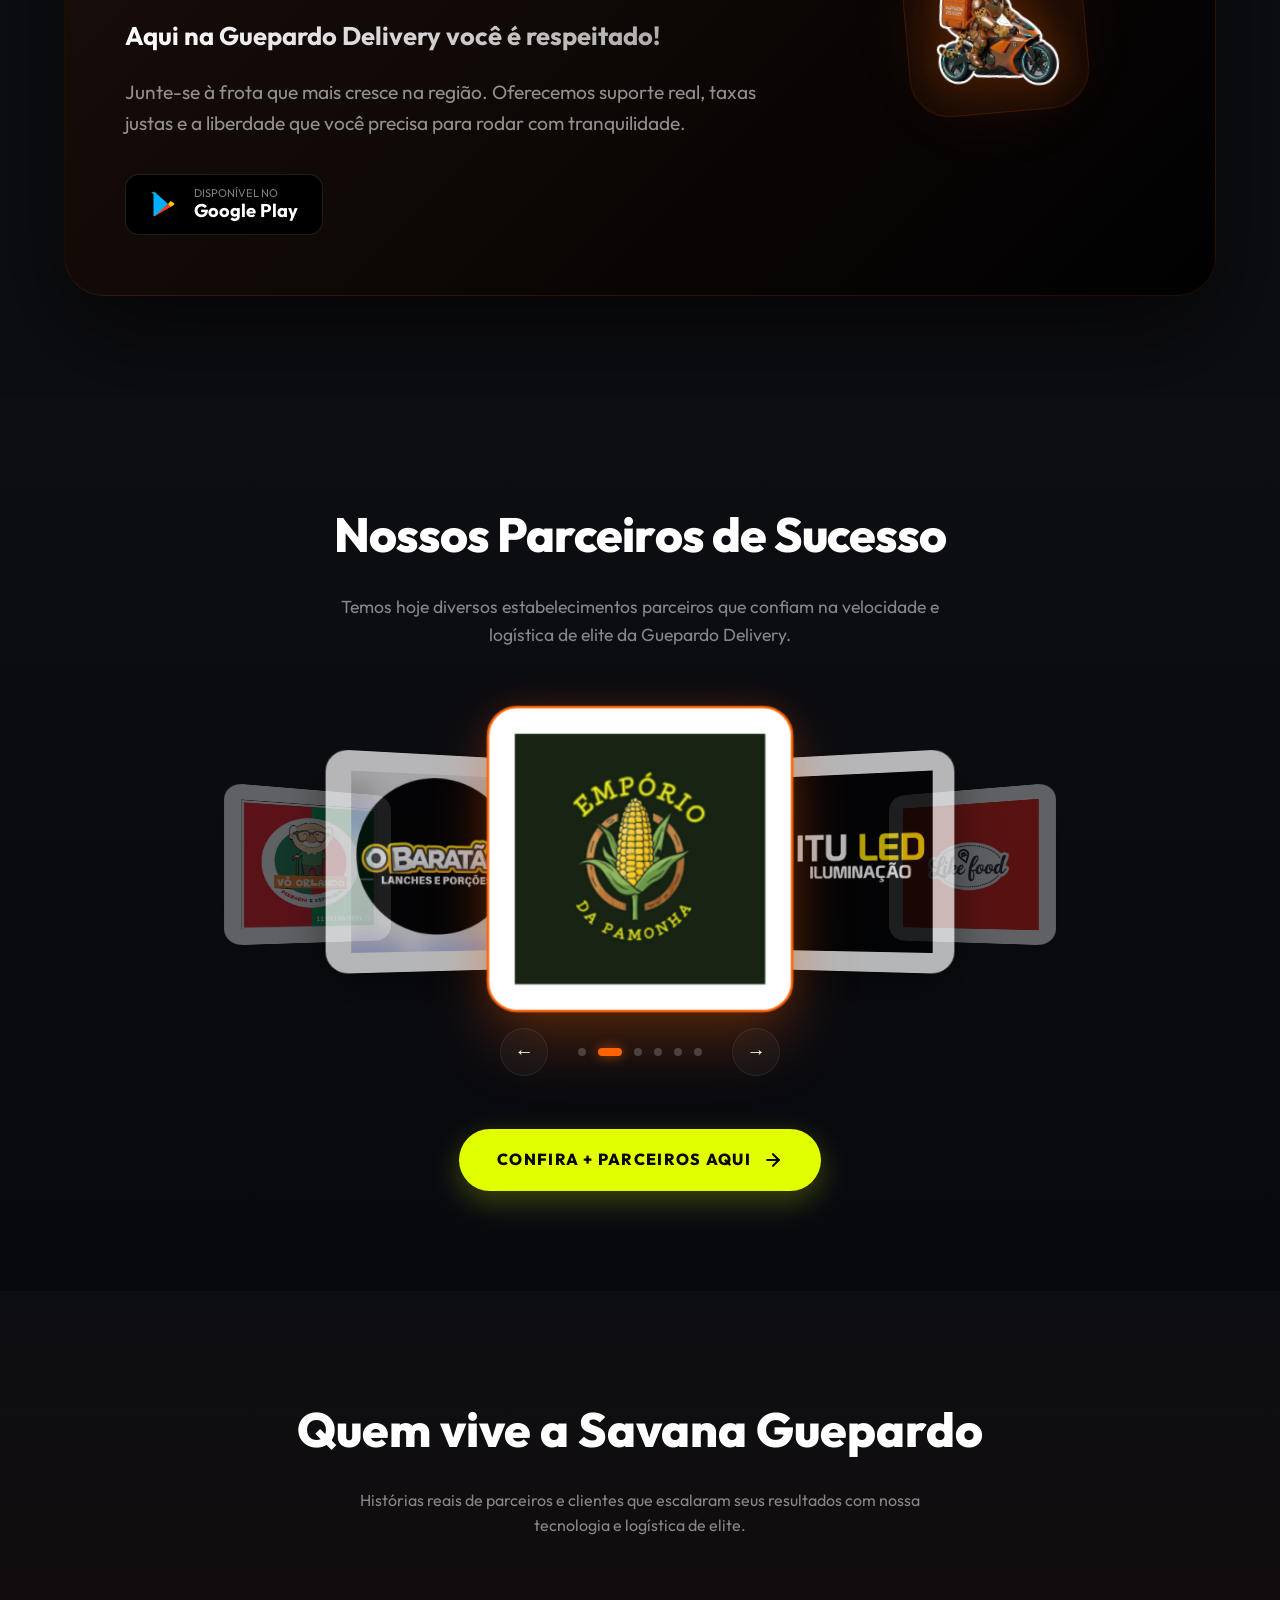
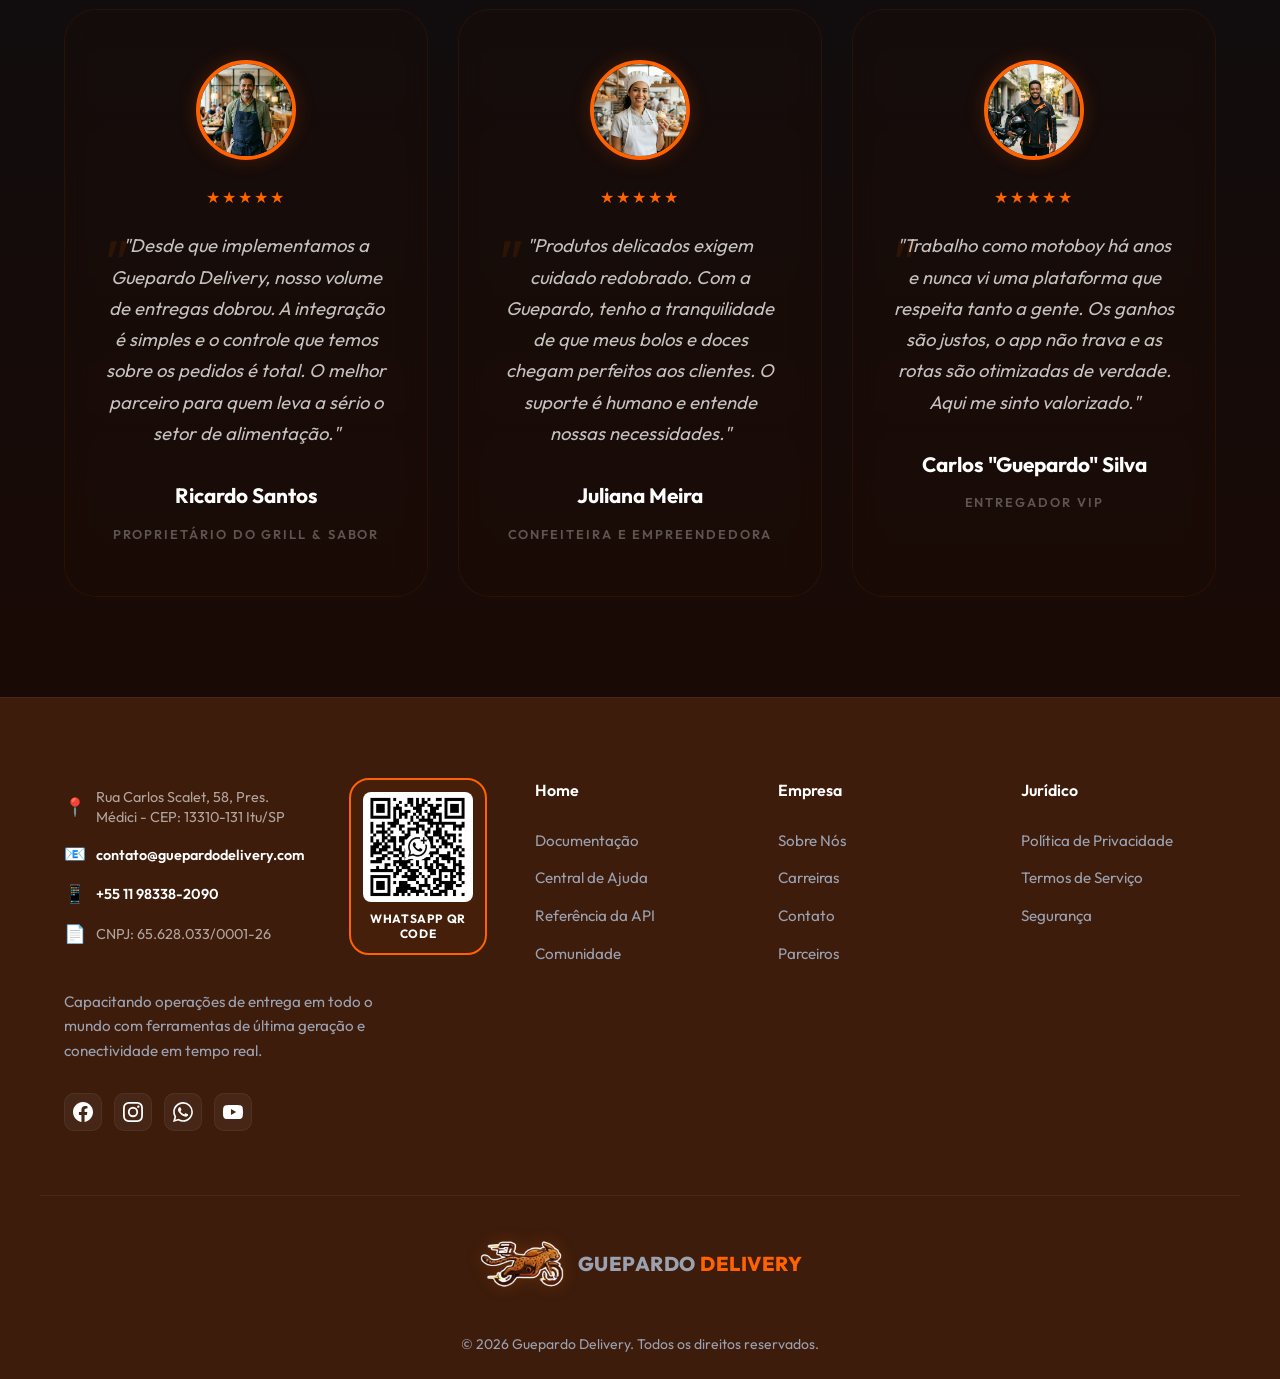
==== commit 531d32ea: "fix: resolve mascot background checkerboard and layout overflow issues" ====
--- a/index.html
+++ b/index.html
@@ -8,7 +8,7 @@
     <link rel="icon" type="image/png" href="assets/logo-icon.png">
     <!-- Modern typography per requirements -->
     <link href="https://fonts.googleapis.com/css2?family=Outfit:wght@300;400;500;600;700;800&display=swap" rel="stylesheet">
-    <link rel="stylesheet" href="style.css?v=1.0.2">
+    <link rel="stylesheet" href="style.css?v=1.0.3">
     <!-- Google tag (gtag.js) -->
     <script async src="https://www.googletagmanager.com/gtag/js?id=G-DK4F89REHB"></script>
     <script>
@@ -492,7 +492,7 @@
                     <div class="driver-cta-visual">
                         <div class="d-visual-glow"></div>
                         <div class="d-pin-repro">
-                            <img src="assets/cheetah_futuristic_motorcycle.png?v=2" alt="Mascote Guepardo na Moto" class="d-img-xl">
+                            <img src="assets/cheetah_futuristic_motorcycle.png?v=3" alt="Mascote Guepardo na Moto" class="d-img-xl" style="width: 140px; height: 140px; object-fit: contain;">
                         </div>
                     </div>
                 </div>
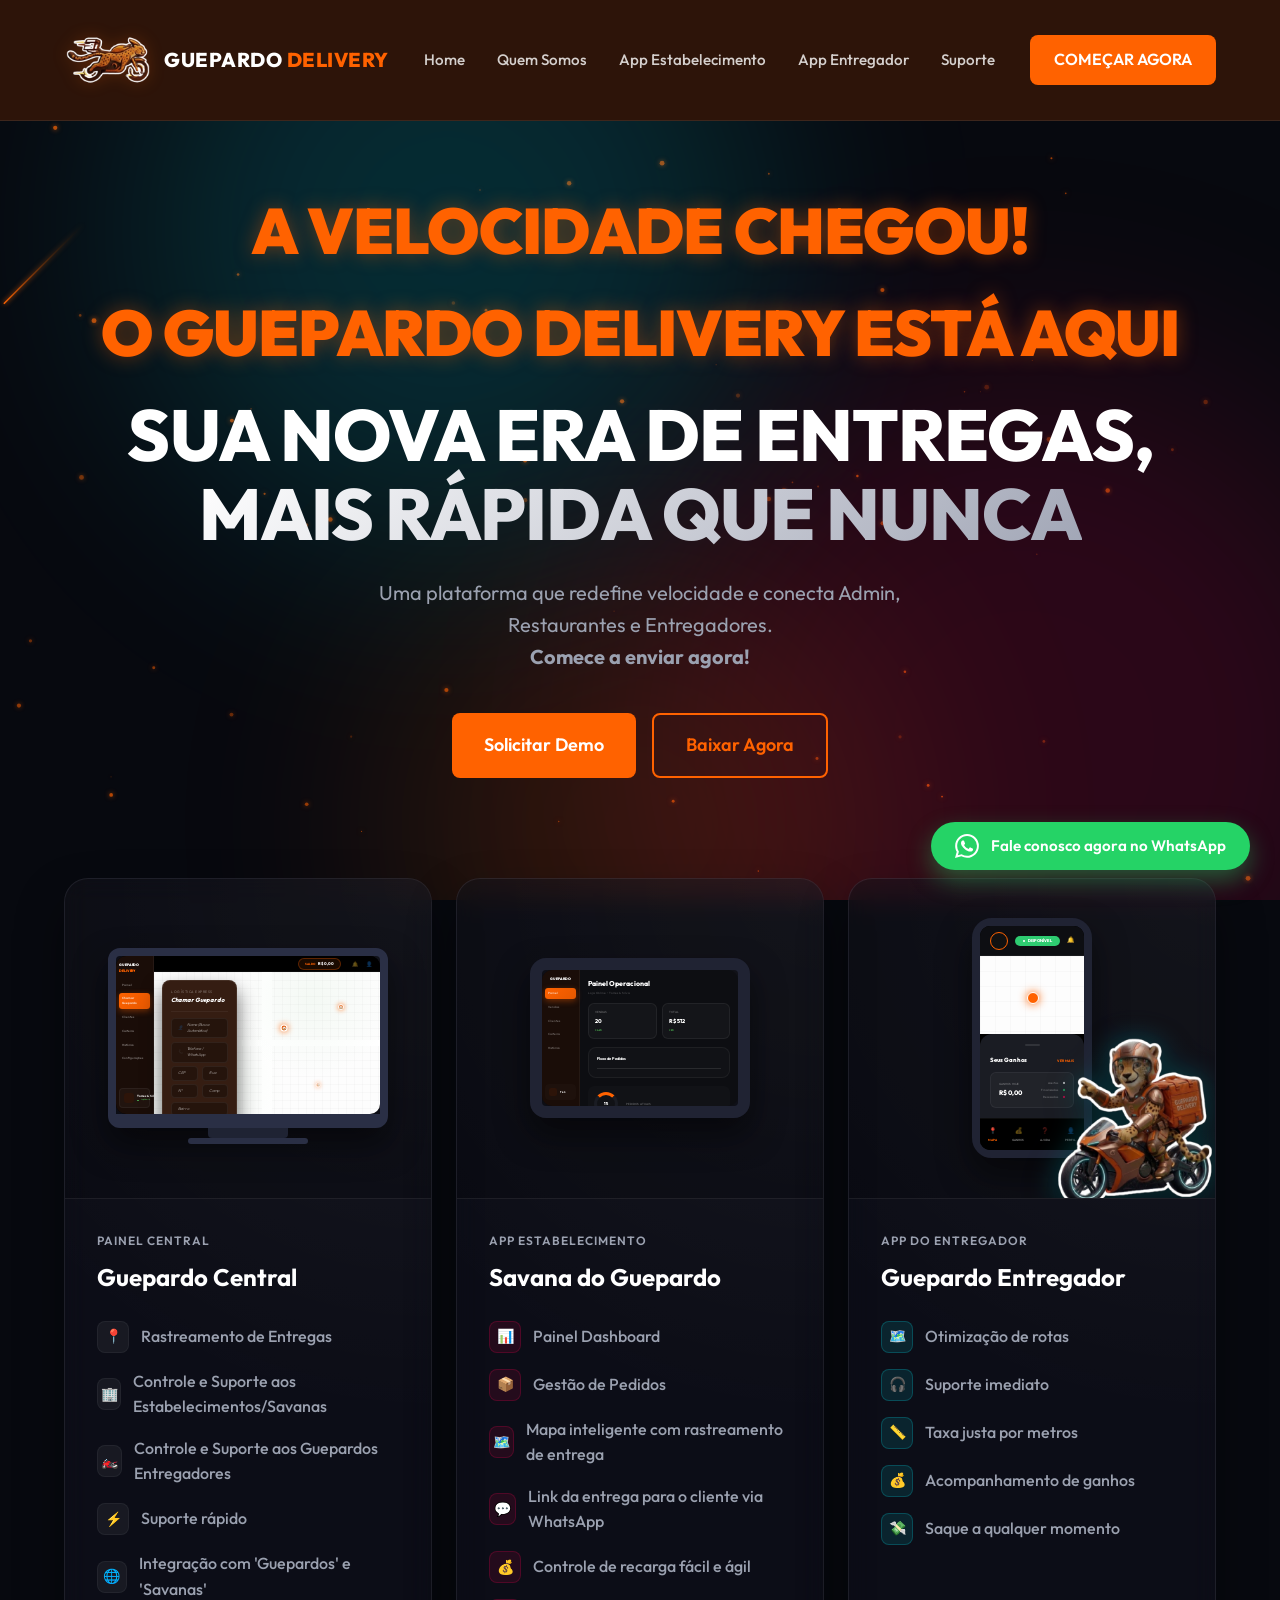
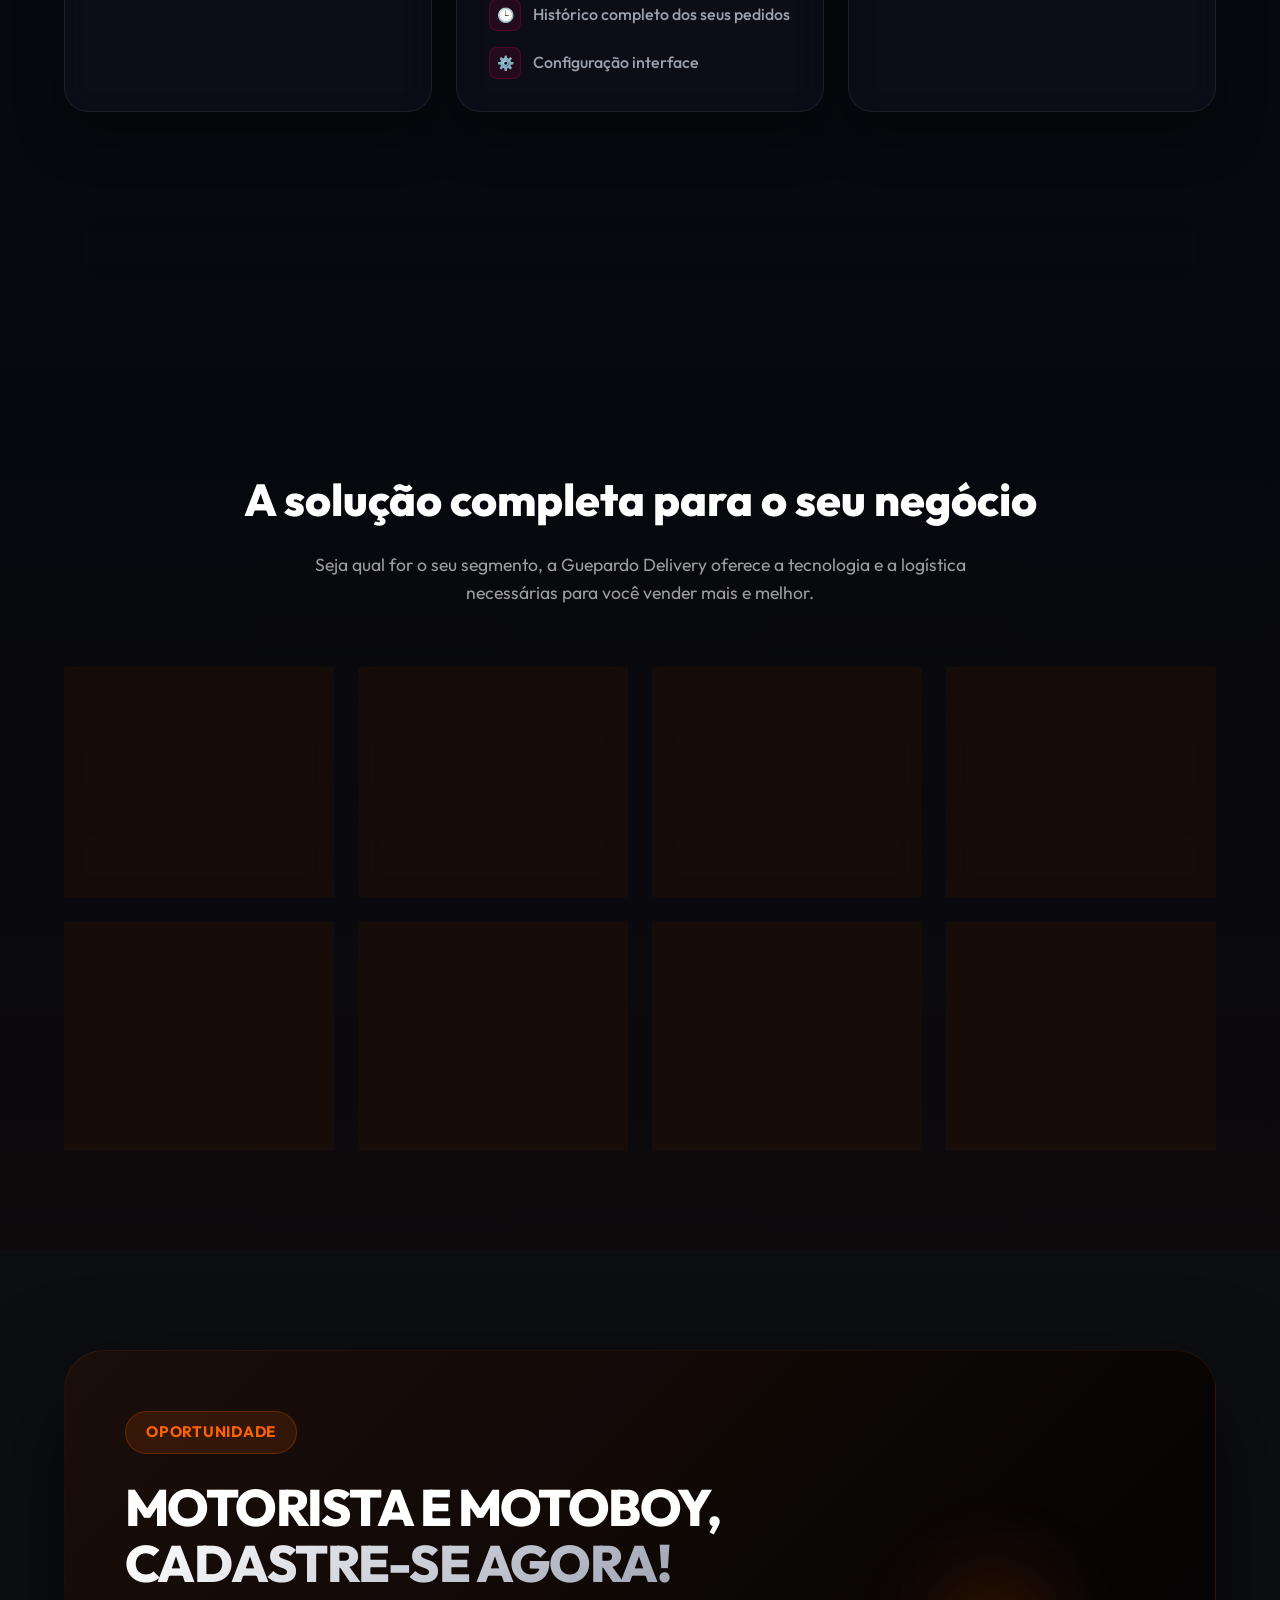
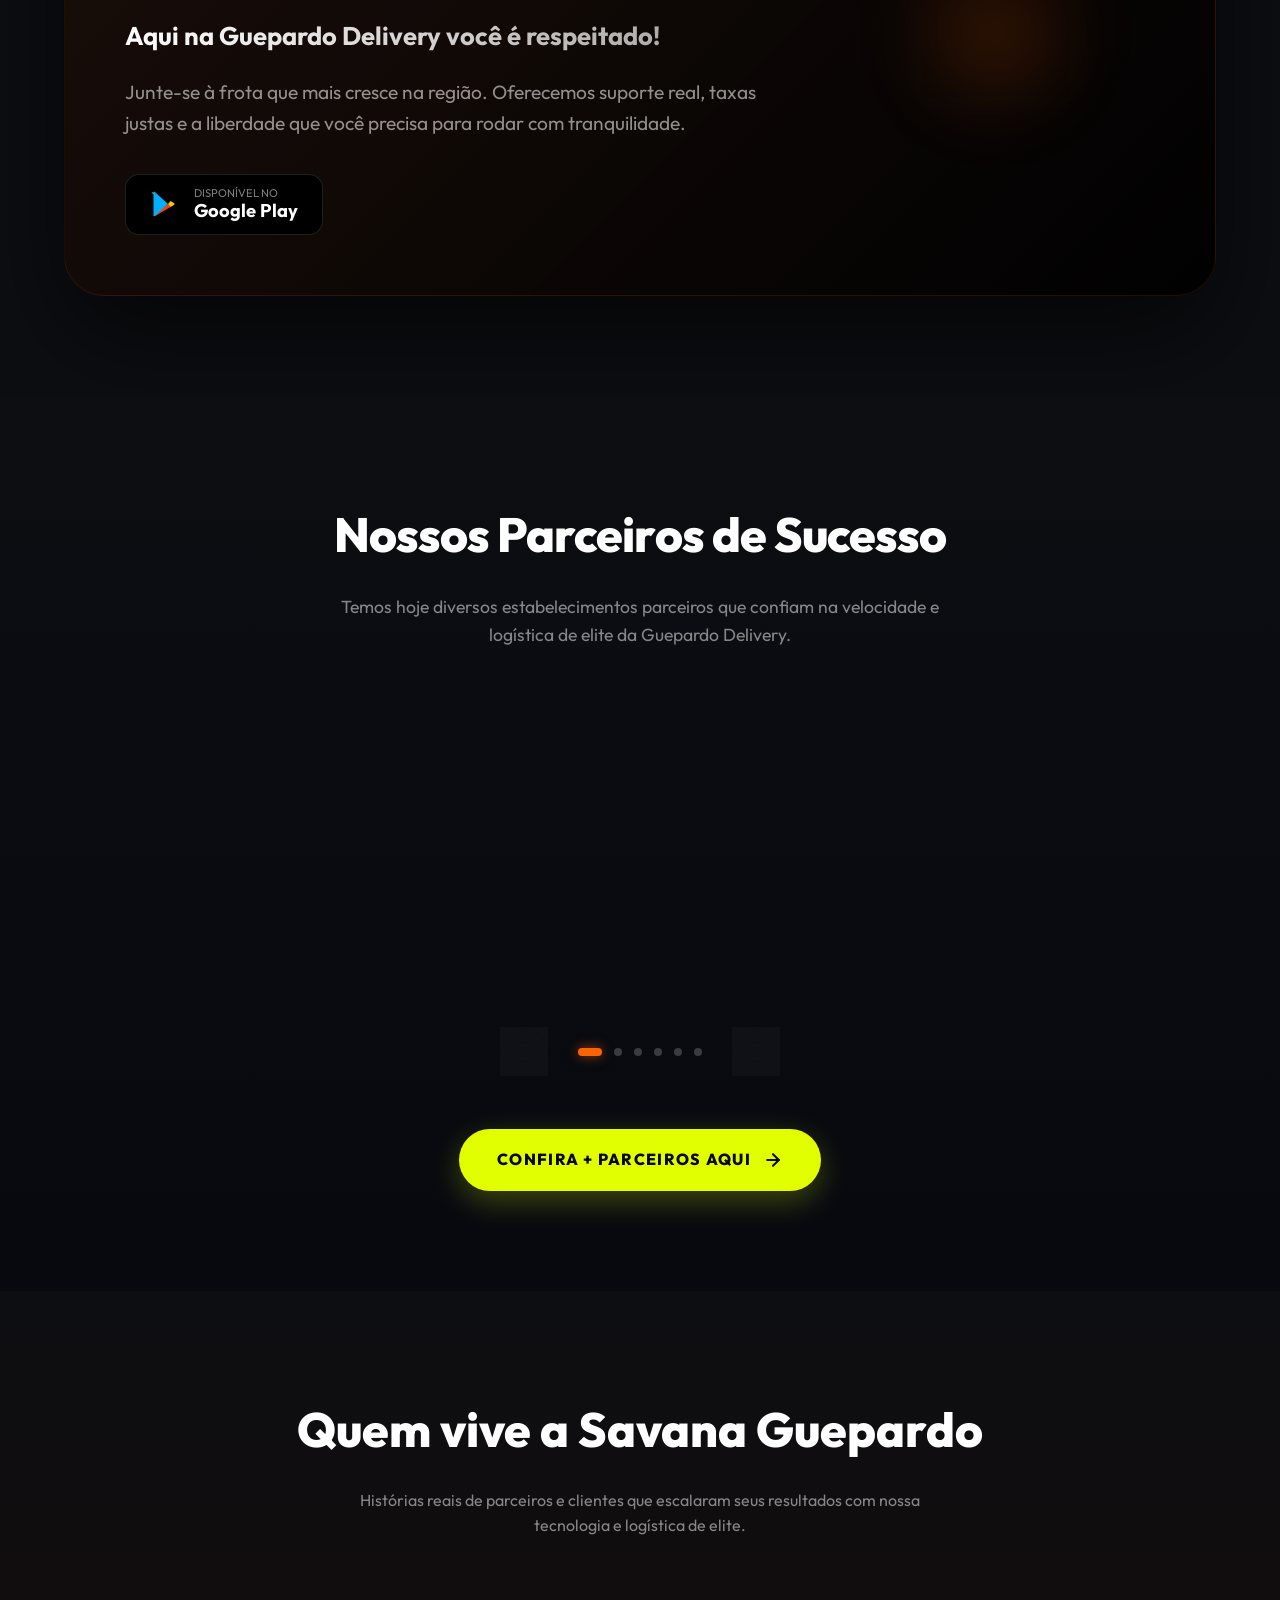
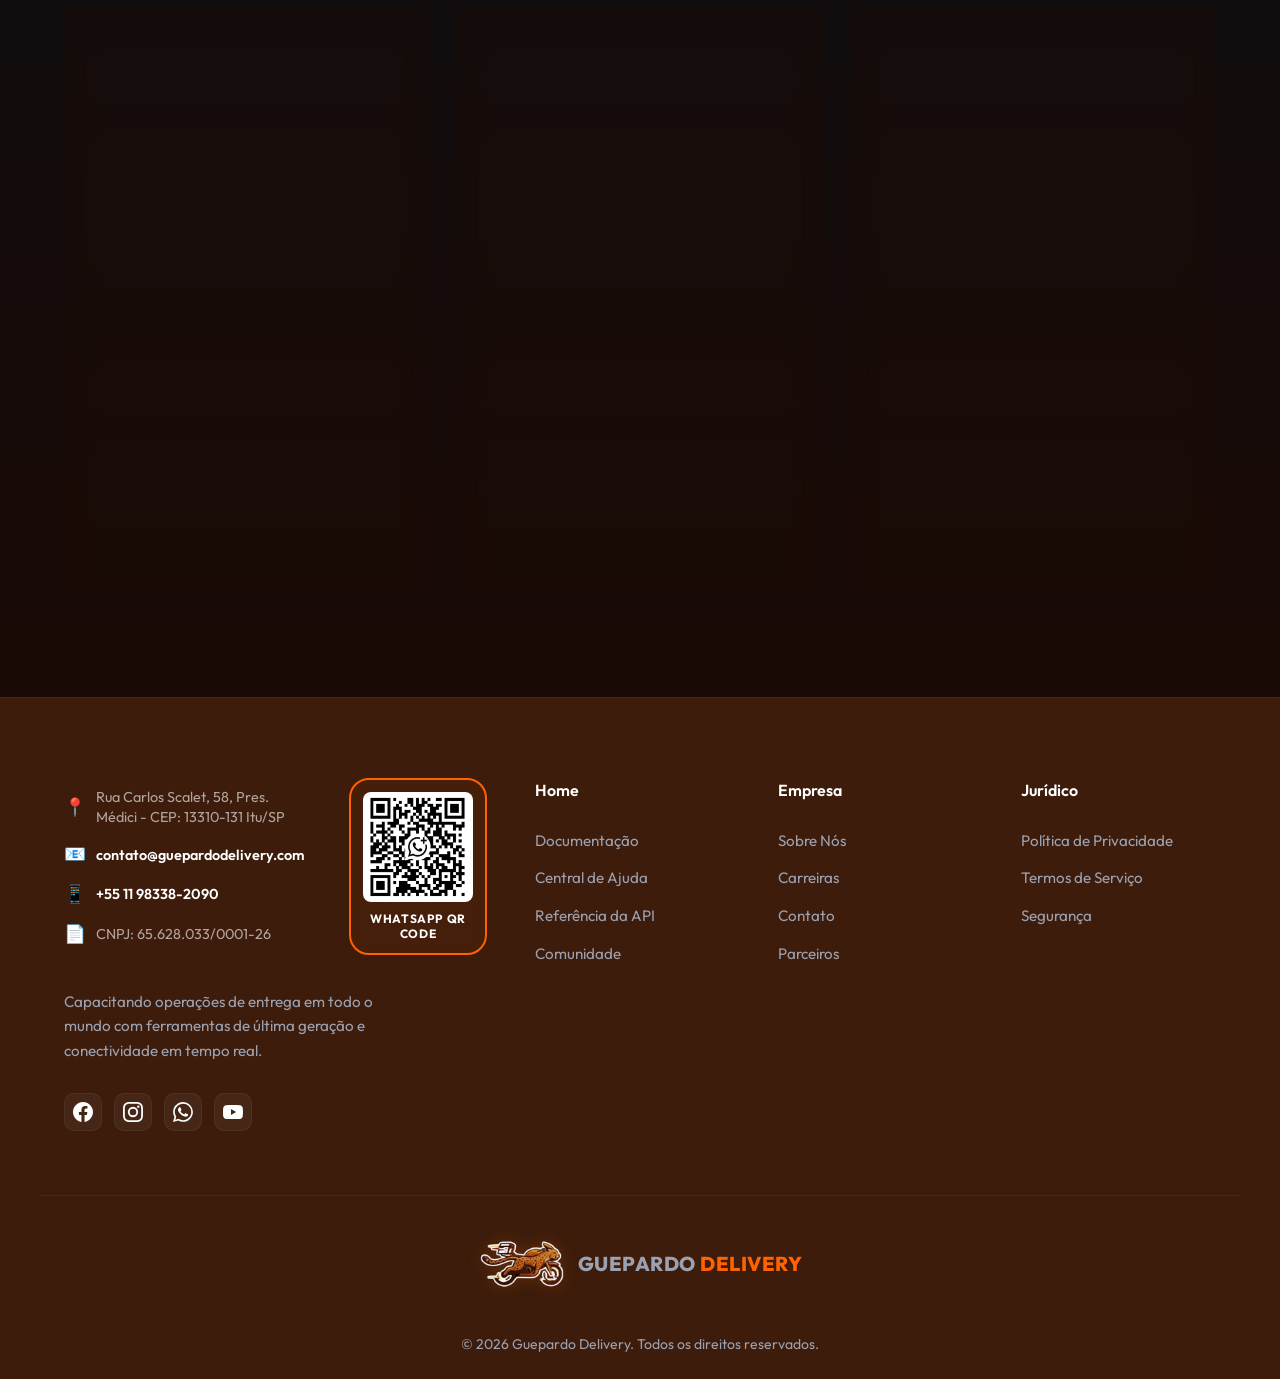
==== commit a437d19c: "design: add pointing cheetah mascot on the right side of the courier mobile app card" ====
--- a/index.html
+++ b/index.html
@@ -8,7 +8,7 @@
     <link rel="icon" type="image/png" href="assets/logo-icon.png">
     <!-- Modern typography per requirements -->
     <link href="https://fonts.googleapis.com/css2?family=Outfit:wght@300;400;500;600;700;800&display=swap" rel="stylesheet">
-    <link rel="stylesheet" href="style.css?v=1.0.3">
+    <link rel="stylesheet" href="style.css?v=1.0.4">
     <!-- Google tag (gtag.js) -->
     <script async src="https://www.googletagmanager.com/gtag/js?id=G-DK4F89REHB"></script>
     <script>
@@ -365,6 +365,7 @@
                                 </div>
                             </div>
                         </div>
+                        <img src="assets/cheetah_pointing_motorcycle.png?v=1" alt="Mascote Guepardo Entregador" class="showcase-card-mascot floating-slow">
                     </div>
                     <div class="card-content">
                         <div class="card-header">
--- a/style.css
+++ b/style.css
@@ -2188,6 +2188,18 @@
     filter: drop-shadow(0 20px 30px rgba(0, 0, 0, 0.4)) drop-shadow(0 0 25px rgba(255, 98, 0, 0.2));
 }
 
+.showcase-card-mascot {
+    position: absolute;
+    right: -10px;
+    bottom: -15px;
+    height: 180px;
+    width: auto;
+    z-index: 10;
+    pointer-events: none;
+    filter: drop-shadow(0 10px 15px rgba(0,0,0,0.5)) drop-shadow(0 0 12px rgba(0, 240, 255, 0.25));
+    transition: var(--transition-smooth);
+}
+
 @media (max-width: 1600px) {
     /* Scale down mascot size on medium desktop monitors */
     .grid-mascot-container {
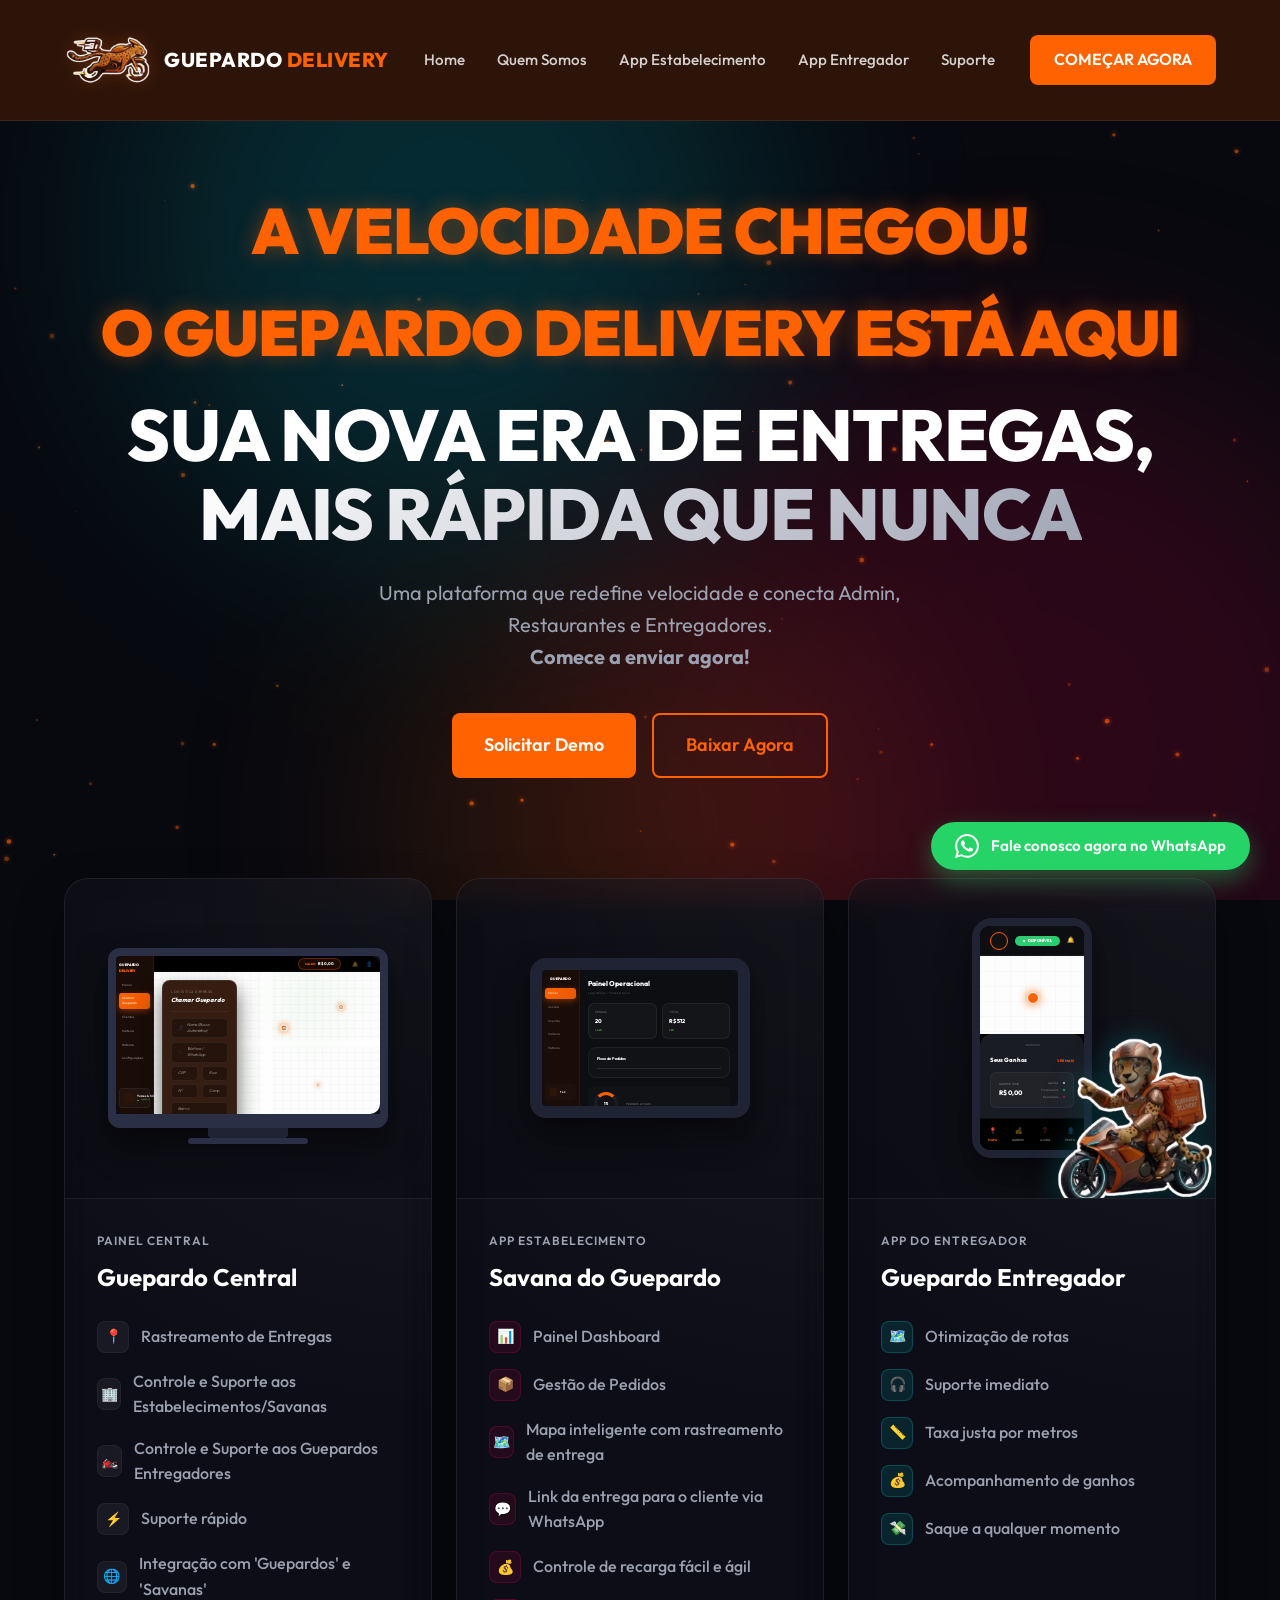
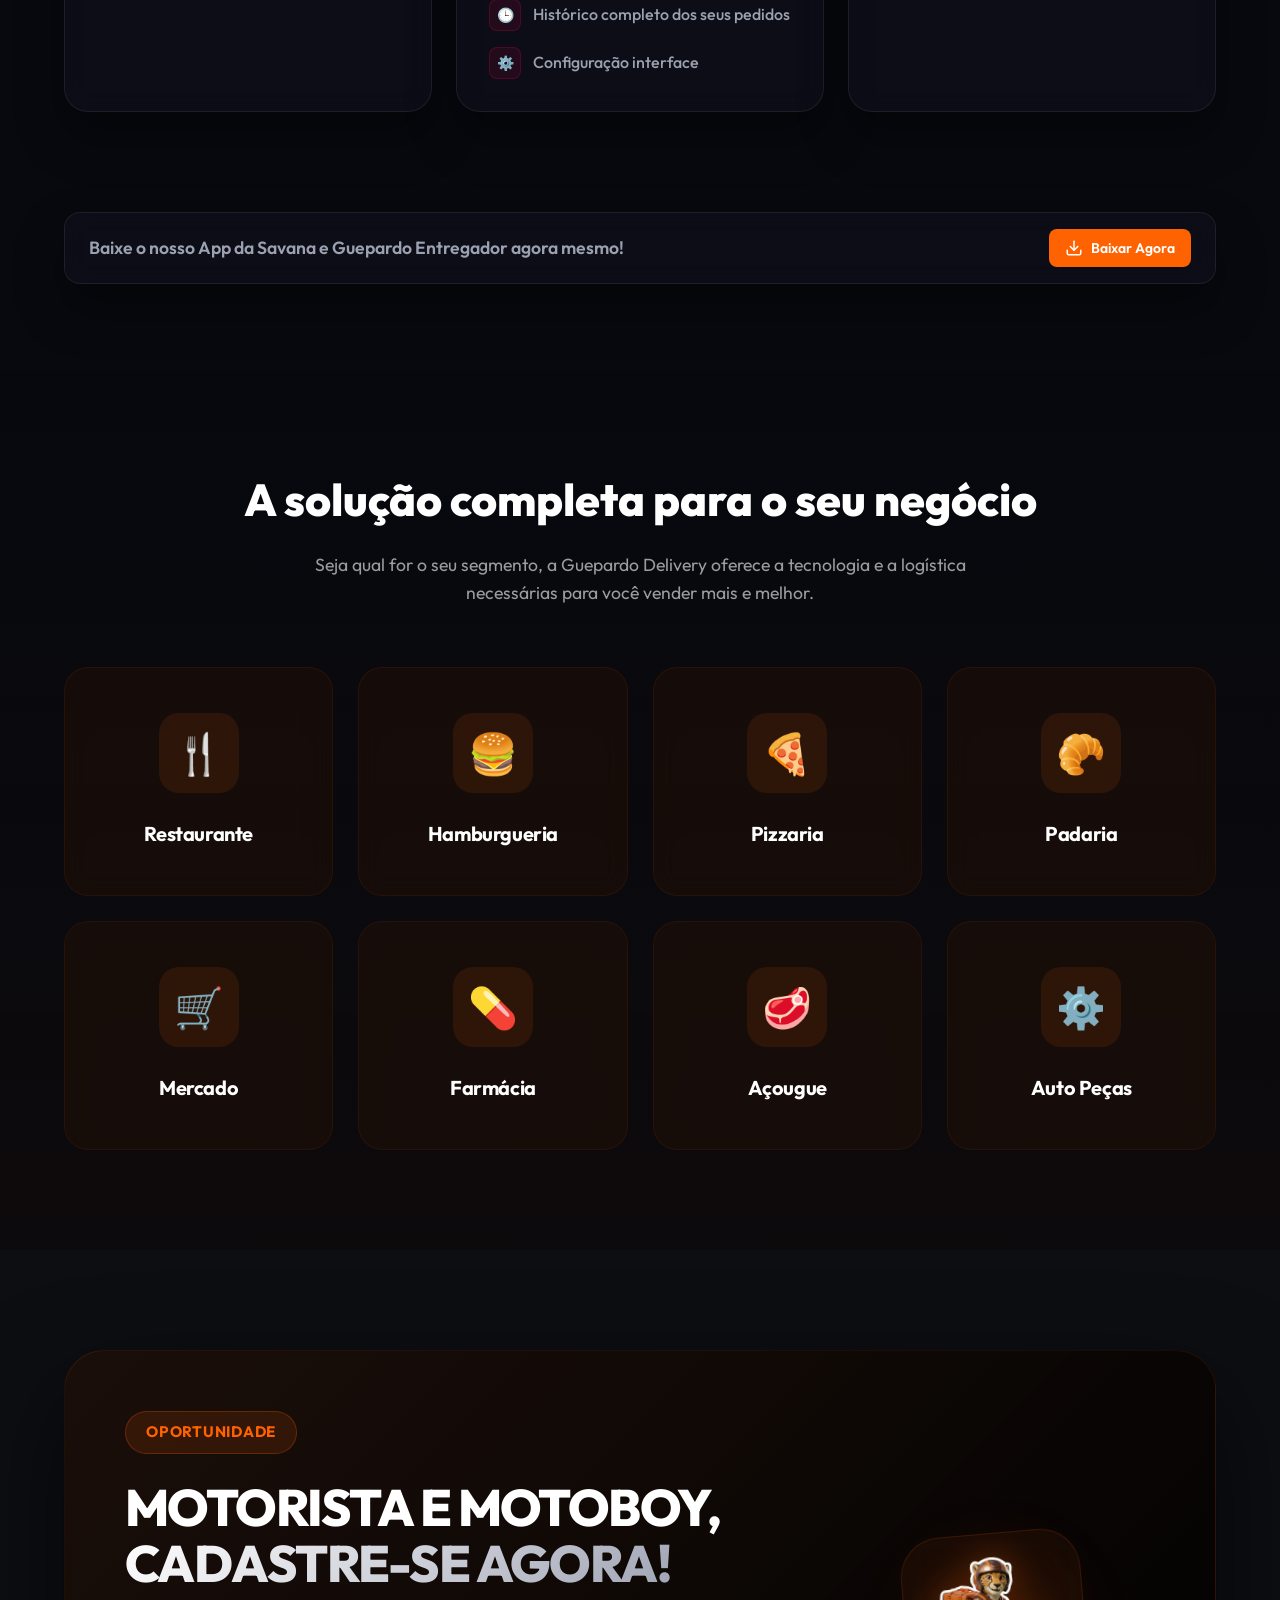
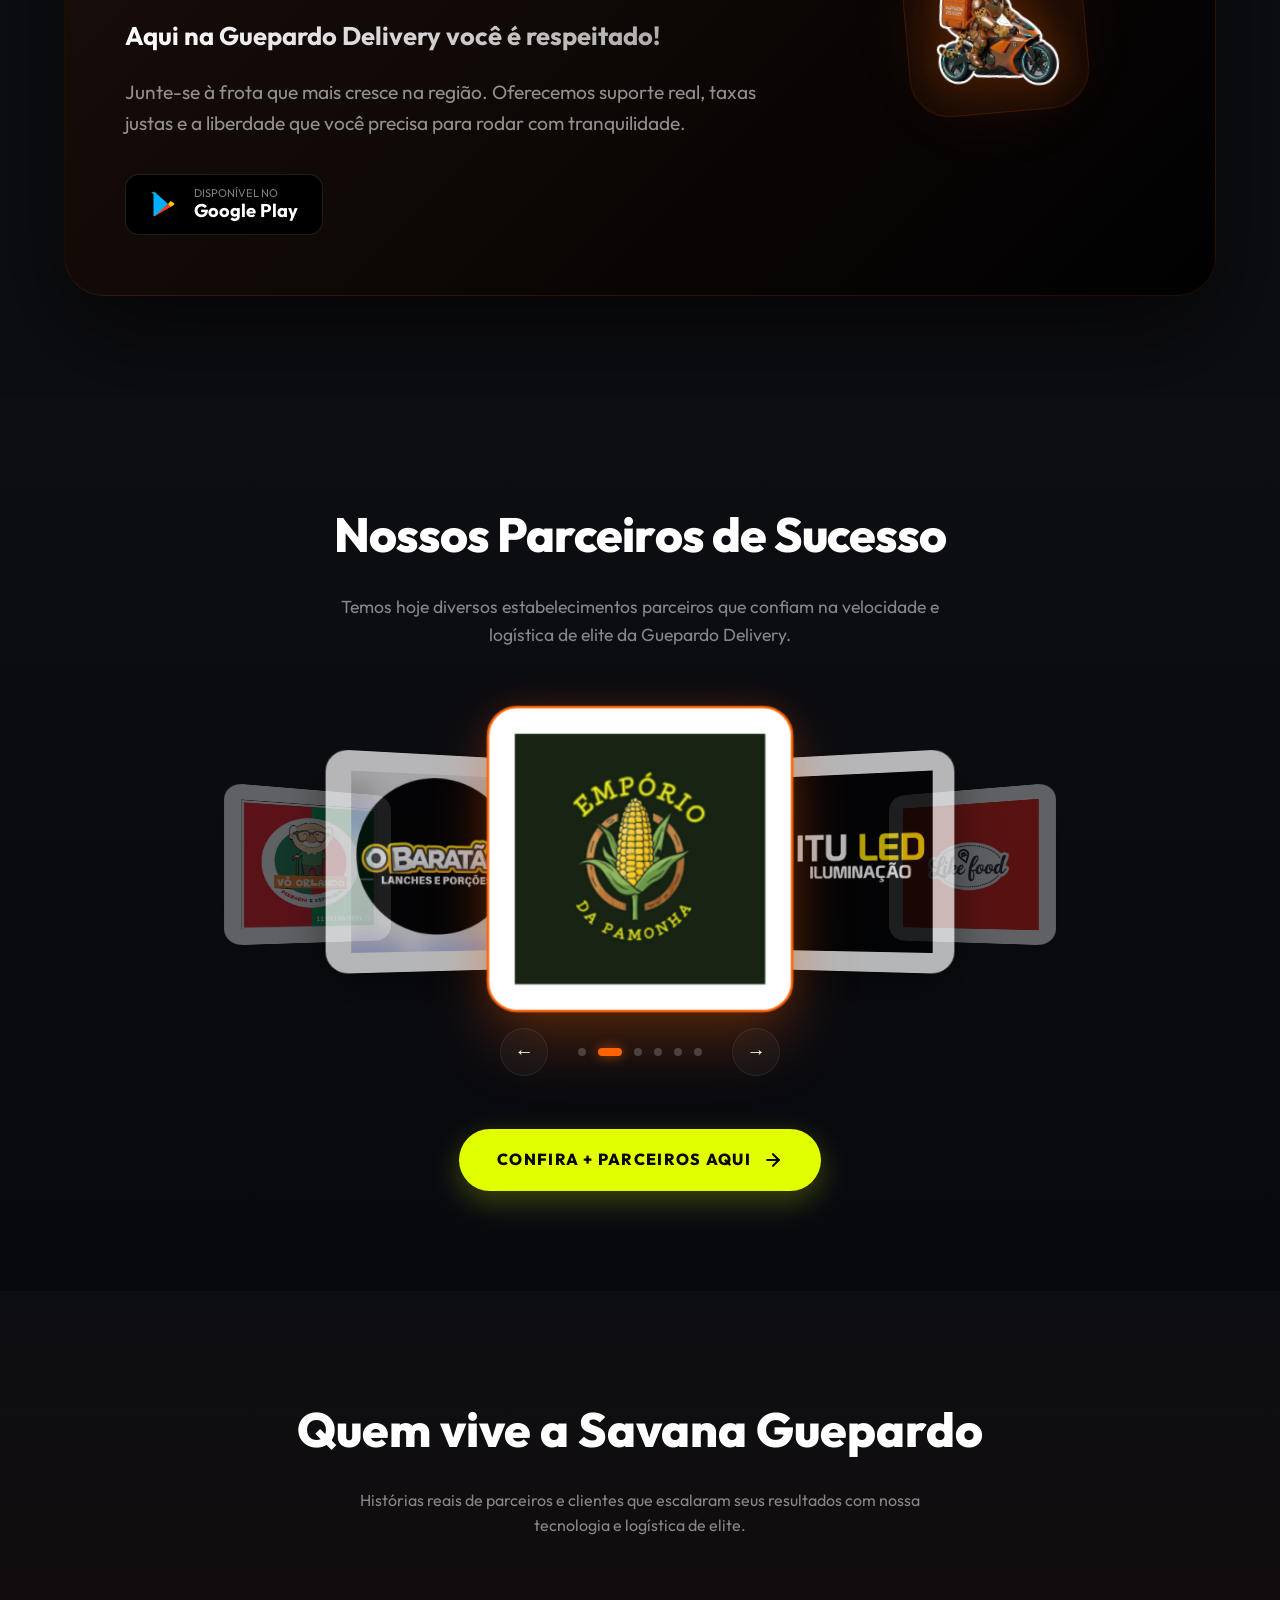
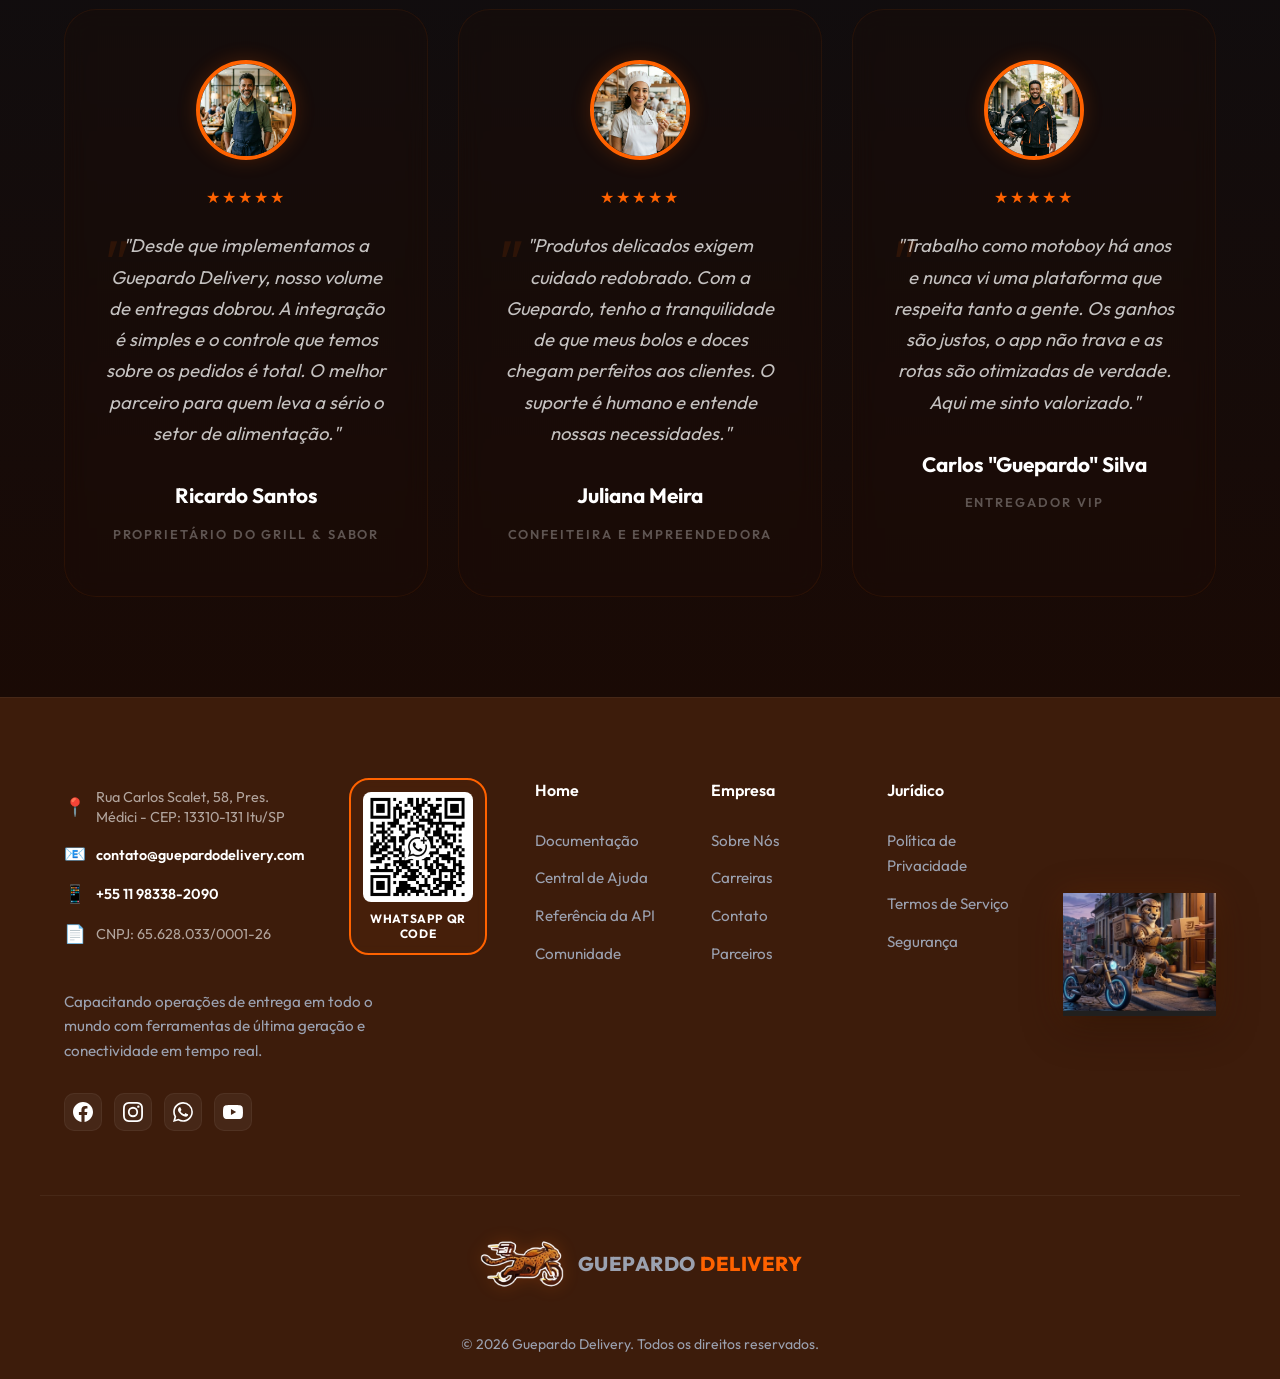
==== commit 6eb23e7e: "feat: adicionar mascote do guepardo no rodape" ====
--- a/index.html
+++ b/index.html
@@ -667,6 +667,9 @@
                     <li><a href="security.html">Segurança</a></li>
                 </ul>
             </div>
+            <div class="footer-col footer-mascot-col">
+                <img src="assets/cheetah_motorcycle.png" alt="Mascote Guepardo" class="footer-mascot-img floating-slow">
+            </div>
         </div>
         <div class="container footer-bottom">
             <div class="logo" style="margin-bottom: 25px; justify-content: center;">
--- a/style.css
+++ b/style.css
@@ -588,7 +588,7 @@
 
 .footer-grid {
     display: grid;
-    grid-template-columns: 2fr 1fr 1fr 1fr;
+    grid-template-columns: 2fr 1fr 1fr 1fr 1.2fr;
     gap: 48px;
     margin-bottom: 64px;
 }
@@ -734,6 +734,26 @@
     border-top: 1px solid rgba(255,255,255,0.05);
 }
 
+.footer-mascot-col {
+    display: flex;
+    align-items: center;
+    justify-content: center;
+}
+
+.footer-mascot-img {
+    max-width: 100%;
+    max-height: 180px;
+    height: auto;
+    object-fit: contain;
+    filter: drop-shadow(0 10px 20px rgba(0, 0, 0, 0.4)) drop-shadow(0 0 15px rgba(255, 98, 0, 0.15));
+    transition: all 0.3s ease;
+}
+
+.footer-mascot-img:hover {
+    transform: translateY(-8px) scale(1.05);
+    filter: drop-shadow(0 15px 25px rgba(0, 0, 0, 0.5)) drop-shadow(0 0 25px rgba(255, 98, 0, 0.35));
+}
+
 /* Responsive */
 @media (max-width: 992px) {
     .showcase-grid {
@@ -747,6 +767,10 @@
     }
     .footer-grid {
         grid-template-columns: 1fr 1fr;
+    }
+    .footer-mascot-col {
+        grid-column: span 2;
+        margin-top: 20px;
     }
 }
 @media (max-width: 768px) {
@@ -2153,6 +2177,7 @@
     .footer-desc { margin-left: auto; margin-right: auto; }
     .social-links { justify-content: center; }
     .footer-social-inline { justify-content: center; }
+    .footer-mascot-col { grid-column: span 1; }
 }
 
 @media (max-width: 480px) {
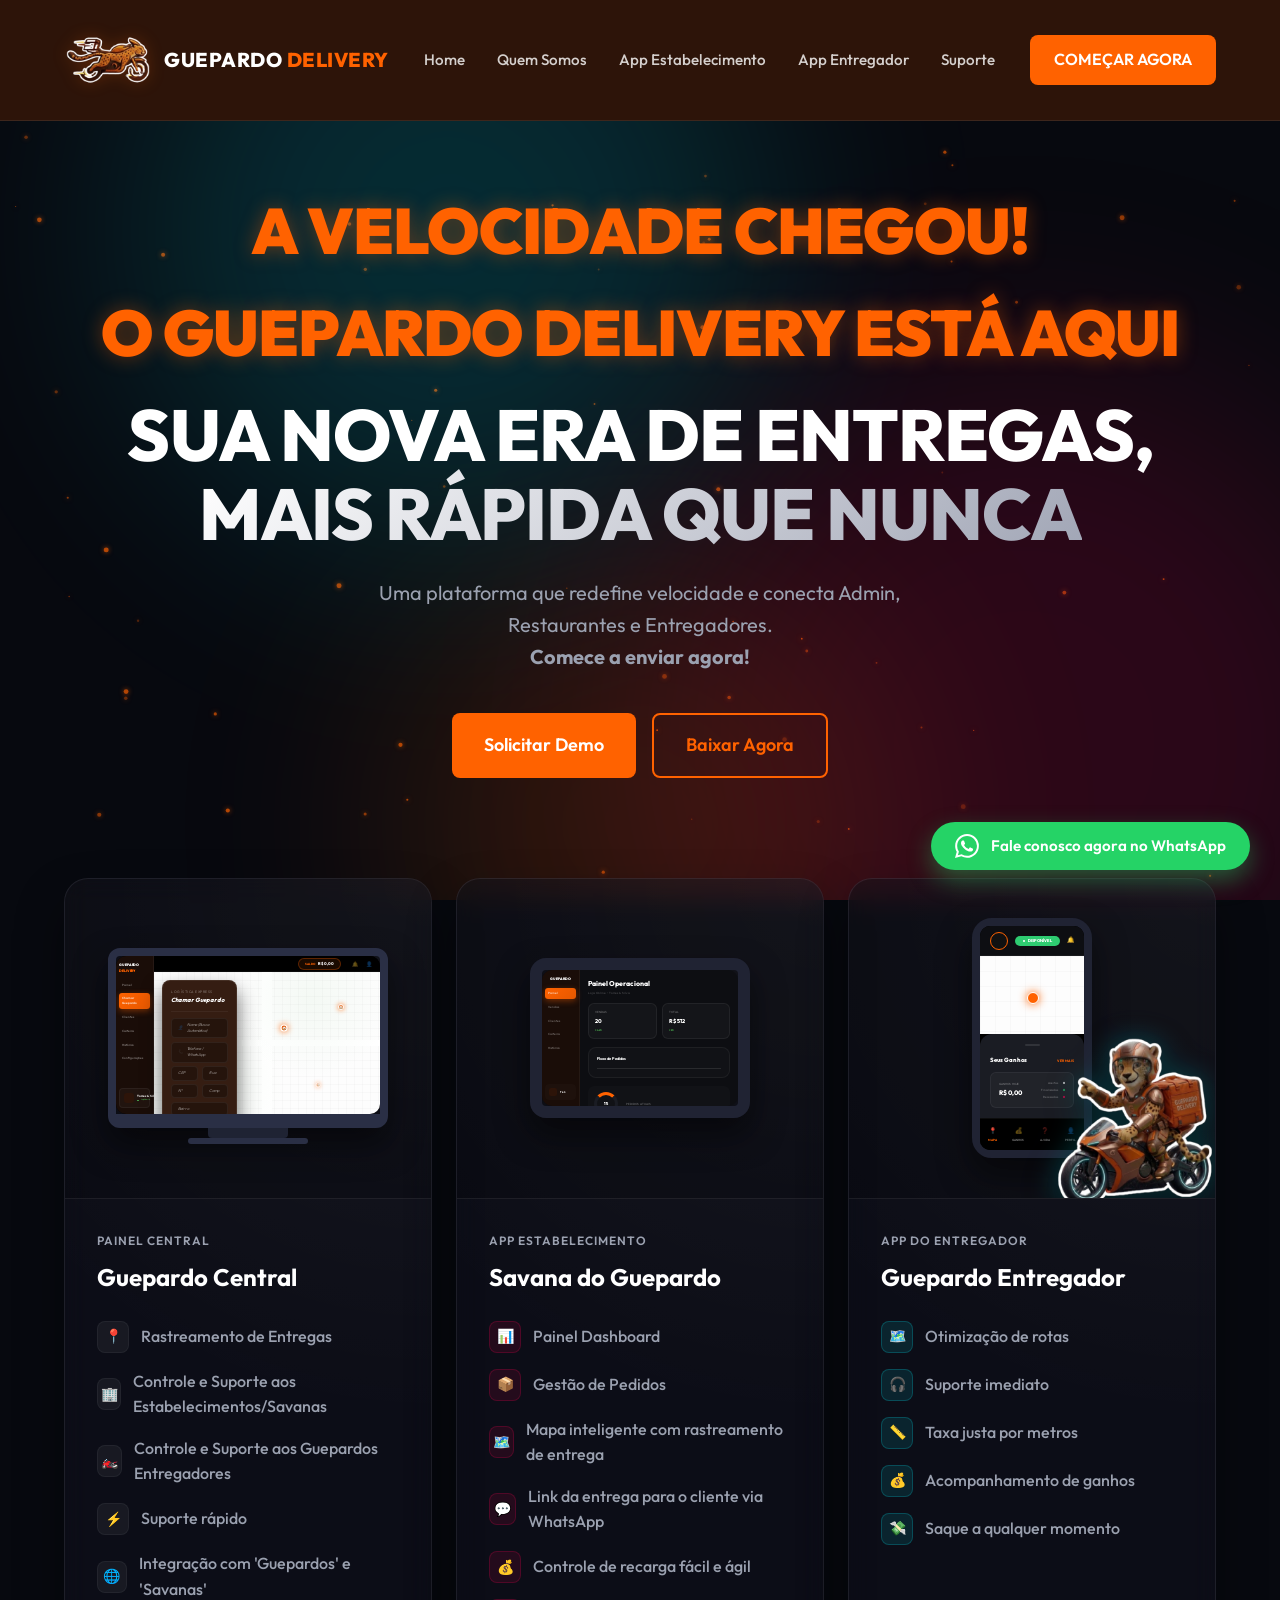
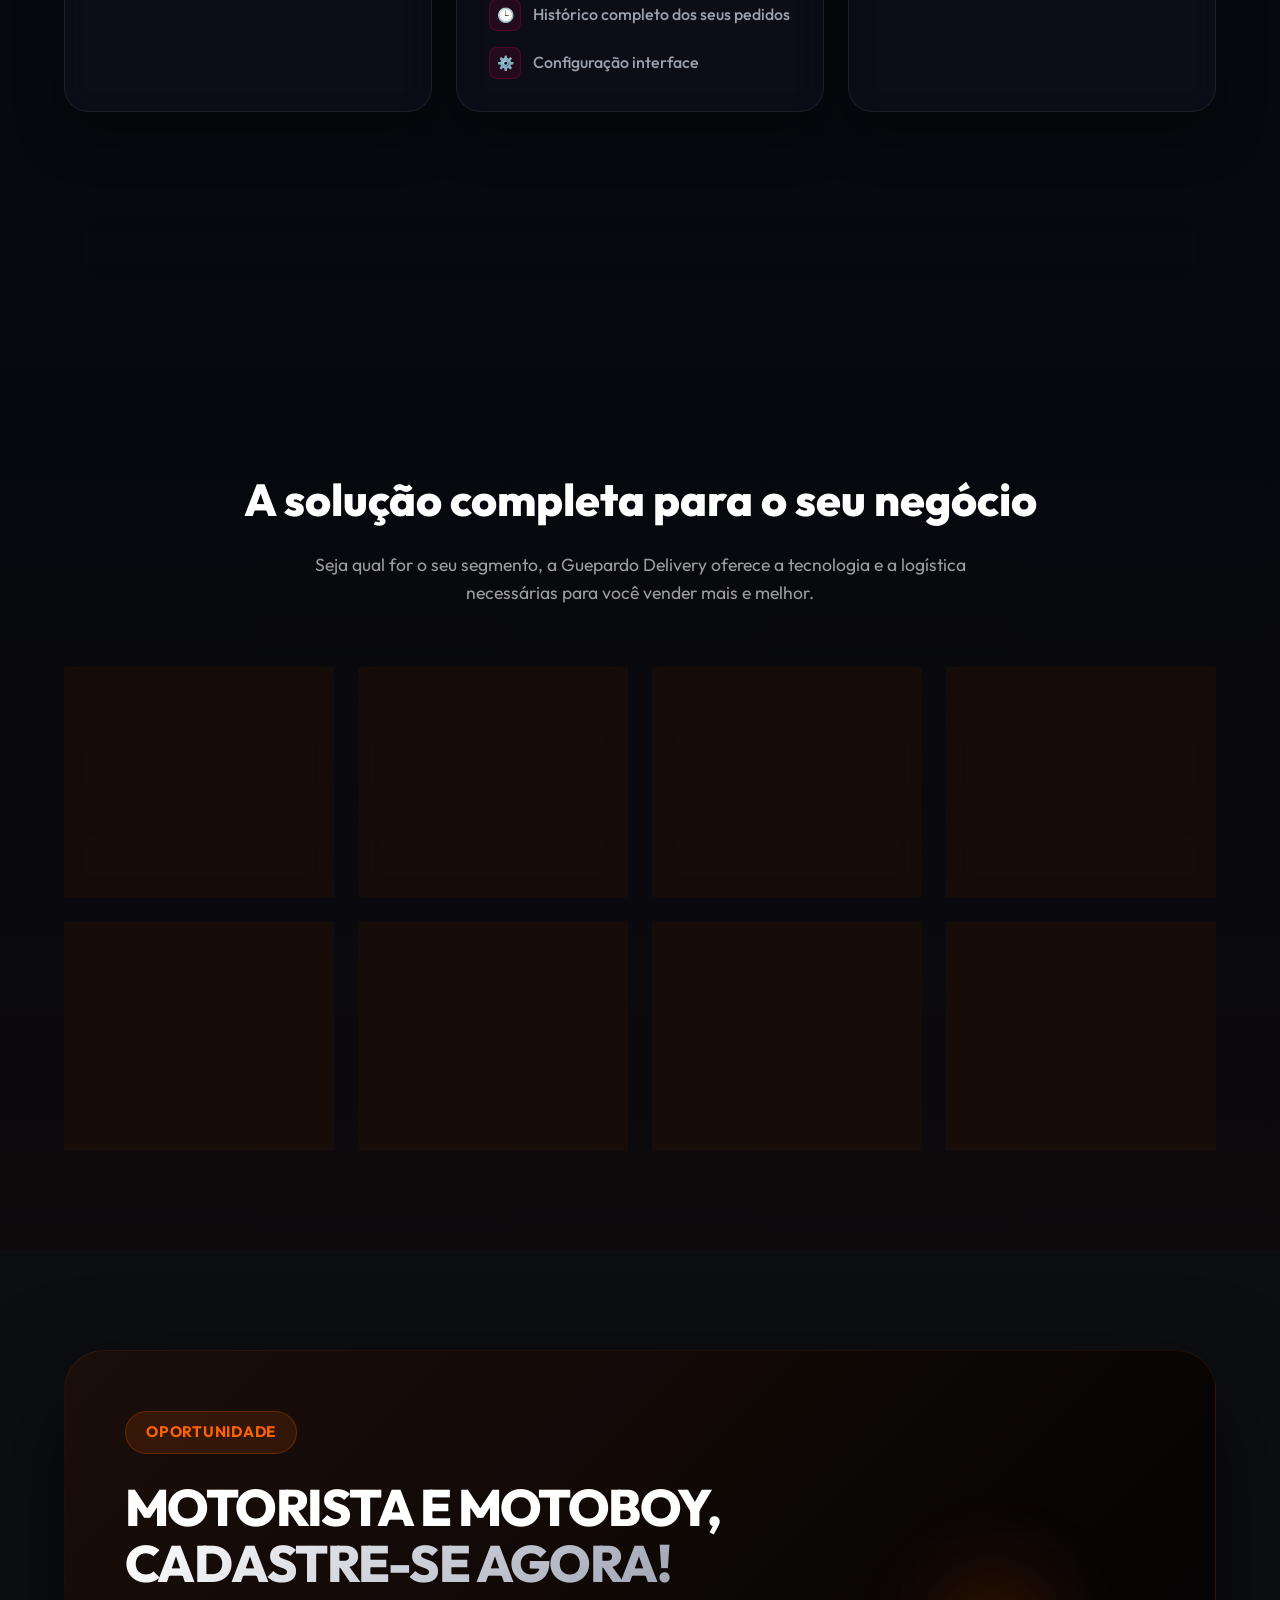
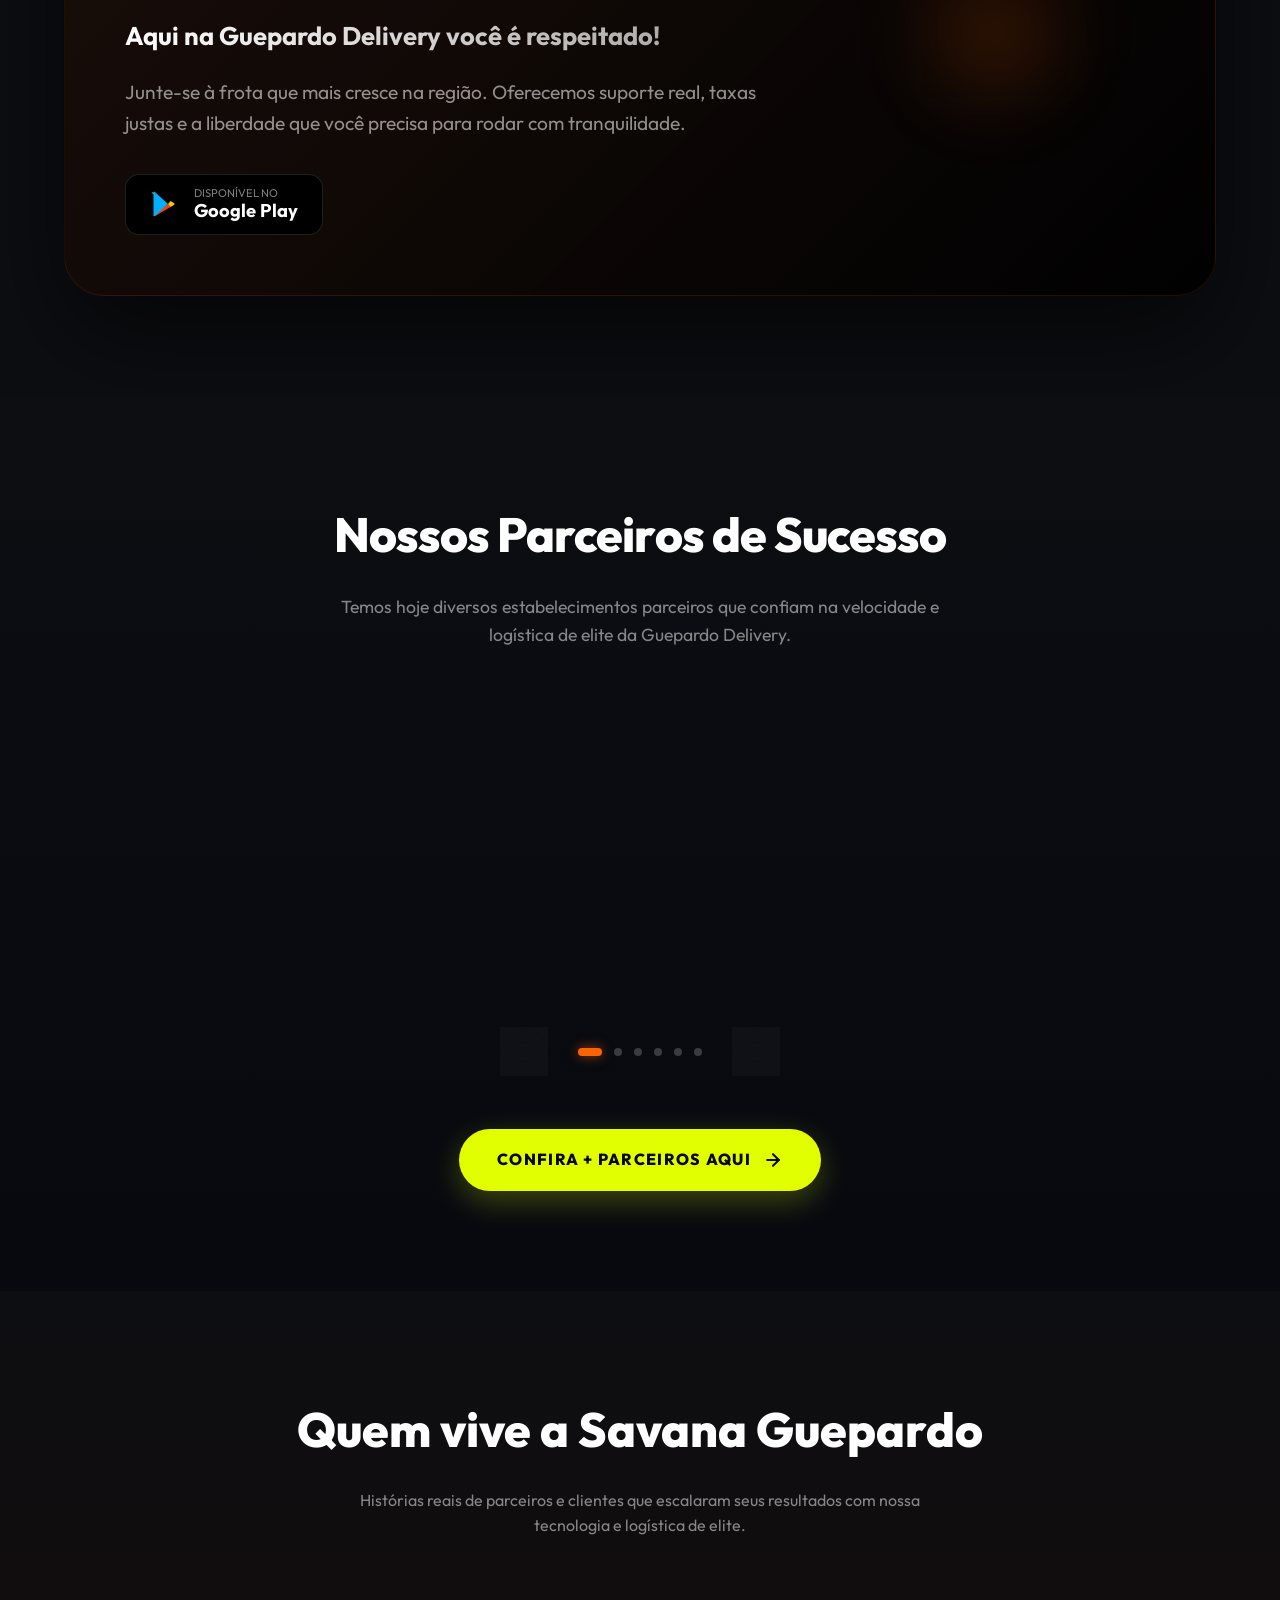
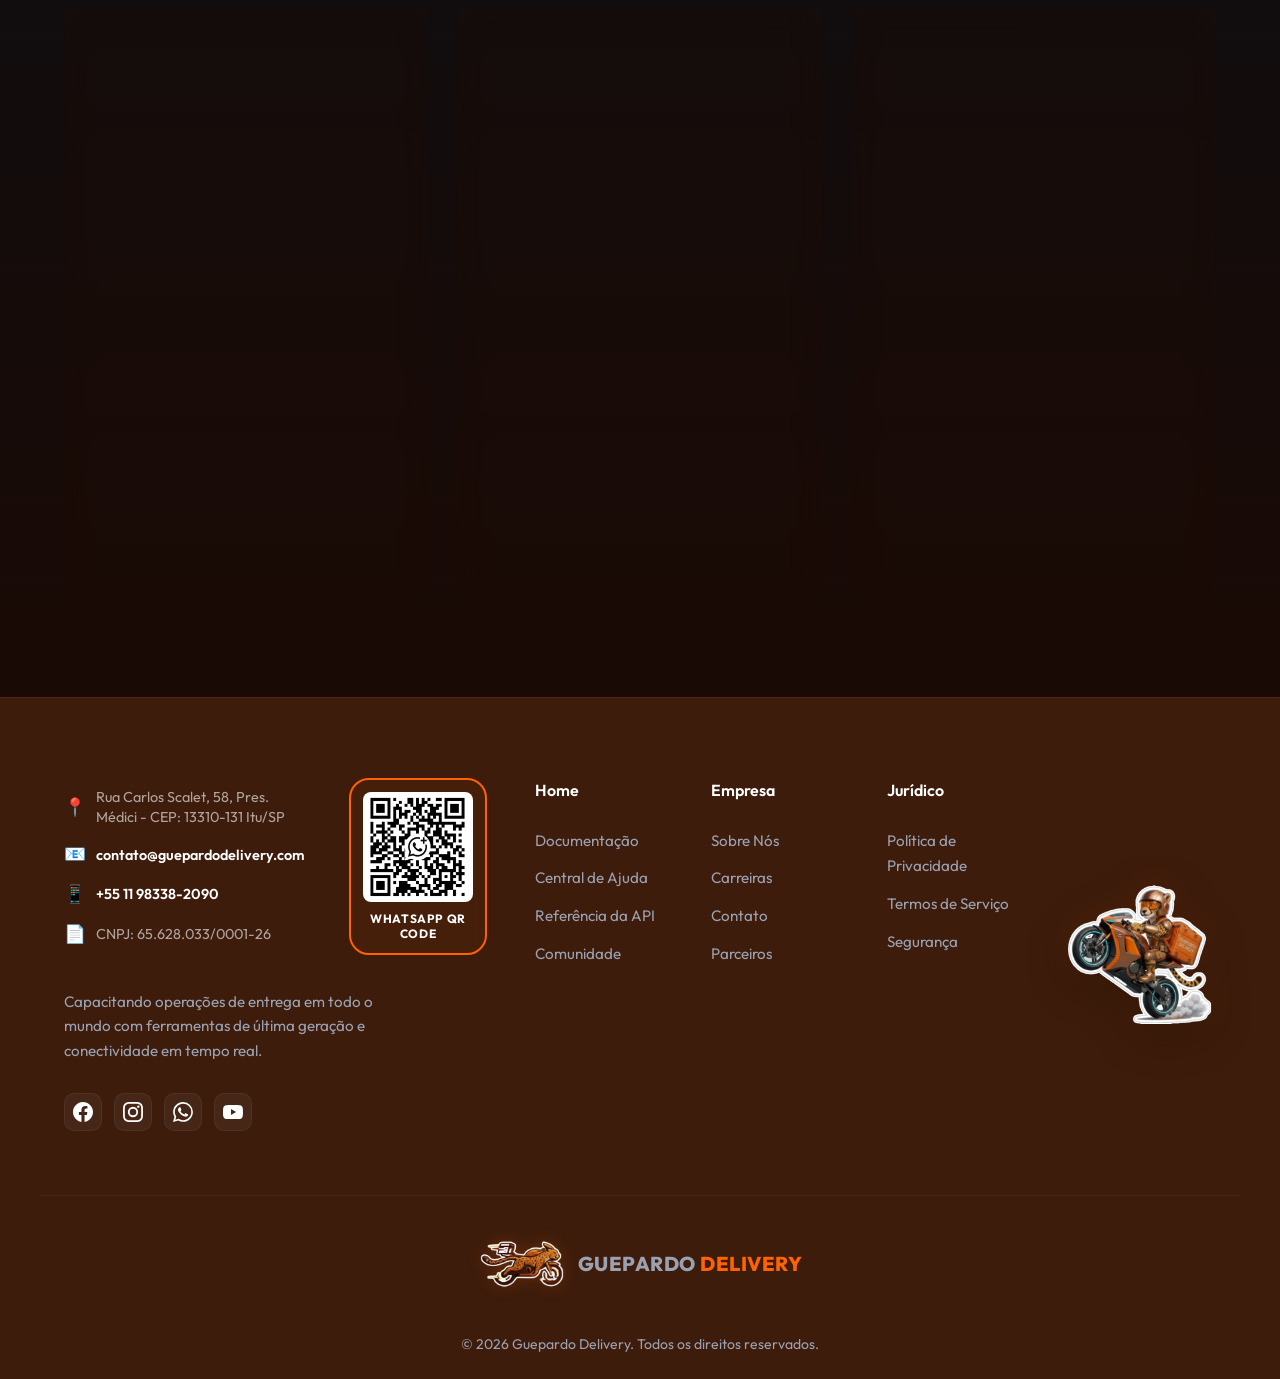
==== commit 879ff081: "fix: trocar imagem do mascote no rodape para o guepardo empinando a moto" ====
--- a/index.html
+++ b/index.html
@@ -668,7 +668,7 @@
                 </ul>
             </div>
             <div class="footer-col footer-mascot-col">
-                <img src="assets/cheetah_motorcycle.png" alt="Mascote Guepardo" class="footer-mascot-img floating-slow">
+                <img src="assets/cheetah_wheelie.png" alt="Mascote Guepardo" class="footer-mascot-img floating-slow">
             </div>
         </div>
         <div class="container footer-bottom">
